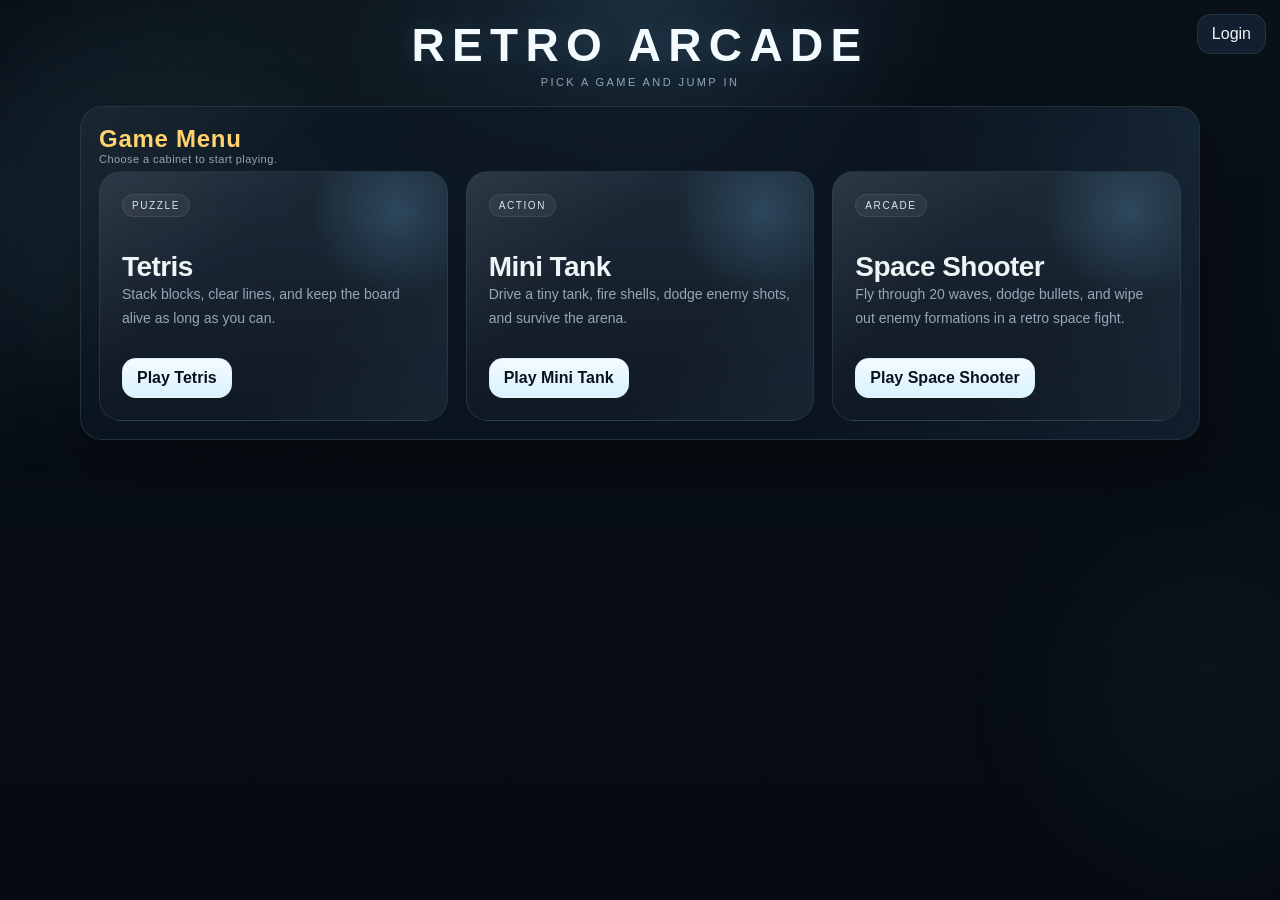
==== index.html @ d7071c7b "update" ====
<!DOCTYPE html>
<html lang="en">
<head>
  <meta charset="UTF-8" />
  <meta name="viewport" content="width=device-width, initial-scale=1.0" />
  <title>Ps Games | Retro Arcade</title>
  <meta name="description" content="Play Tetris, Mini Tank, and Space Shooter in ArmaPS Games, a fast retro arcade you can open on desktop or phone." />
  <meta name="theme-color" content="#07111a" />
  <meta name="robots" content="index,follow" />
  <meta property="og:title" content="ArmaPS Games | Retro Arcade" />
  <meta property="og:description" content="Play Tetris, Mini Tank, and Space Shooter right in your browser." />
  <meta property="og:type" content="website" />
  <meta property="og:url" content="https://armapsgames.online/" />
  <meta property="og:image" content="https://armapsgames.online/favicon.svg" />
  <meta name="twitter:card" content="summary" />
  <meta name="twitter:title" content="ArmaPS Games | Retro Arcade" />
  <meta name="twitter:description" content="Play Tetris, Mini Tank, and Space Shooter right in your browser." />
  <link rel="canonical" href="https://armapsgames.online/" />
  <link rel="icon" href="/favicon.svg" type="image/svg+xml" />
  <style>
    *, *::before, *::after { box-sizing: border-box; margin: 0; padding: 0; }

    :root {
      --bg: #07111a;
      --bg-soft: #0d1824;
      --panel: rgba(13, 24, 36, 0.72);
      --panel-soft: rgba(23, 37, 53, 0.78);
      --line: rgba(151, 194, 220, 0.16);
      --line-strong: rgba(151, 194, 220, 0.26);
      --text: #eef5f7;
      --muted: #93a8b7;
      --mint: #79f0c8;
      --sand: #ffd36d;
      --danger: #ff7366;
      --sky: #7bc7ff;
      --violet: #9ea8ff;
      --shadow: 0 24px 60px rgba(0, 0, 0, 0.34);
      --tetris-board-width: clamp(180px, calc(100vh - 420px), 240px);
      --tetris-side-width: clamp(190px, 18vw, 260px);
      --tetris-live-board-width: var(--tetris-board-width);
      --tank-live-board-width: min(920px, 100%);
    }

    body {
      min-height: 100vh;
      padding: 24px 16px 40px;
      background:
        radial-gradient(circle at top, rgba(123, 199, 255, 0.16), transparent 28%),
        radial-gradient(circle at 20% 20%, rgba(121, 240, 200, 0.08), transparent 24%),
        linear-gradient(180deg, #091018 0%, #060b11 100%);
      color: var(--text);
      font-family: "Segoe UI", "Trebuchet MS", sans-serif;
      display: flex;
      flex-direction: column;
      align-items: center;
      overflow-x: hidden;
      position: relative;
    }

    body::before,
    body::after {
      content: "";
      position: fixed;
      inset: auto;
      width: 320px;
      height: 320px;
      border-radius: 50%;
      filter: blur(70px);
      opacity: 0.22;
      pointer-events: none;
      z-index: 0;
      animation: drift 12s ease-in-out infinite;
    }

    body::before {
      top: 60px;
      left: -70px;
      background: rgba(123, 199, 255, 0.34);
    }

    body::after {
      right: -90px;
      bottom: 40px;
      background: rgba(121, 240, 200, 0.18);
      animation-delay: -5s;
    }

    .title {
      font-size: clamp(36px, 7vw, 56px);
      letter-spacing: 0.16em;
      color: #f3fbff;
      margin-bottom: 8px;
      text-align: center;
      text-shadow: 0 0 24px rgba(123, 199, 255, 0.16);
      position: relative;
      z-index: 1;
    }

    .subtitle {
      color: var(--muted);
      font-size: 12px;
      letter-spacing: 0.22em;
      text-transform: uppercase;
      margin-bottom: 28px;
      text-align: center;
      position: relative;
      z-index: 1;
    }

    #shell {
      width: min(1120px, 100%);
      position: relative;
      z-index: 1;
    }

    .panel {
      background: var(--panel);
      border: 1px solid var(--line);
      border-radius: 22px;
      box-shadow: var(--shadow);
      backdrop-filter: blur(16px);
    }

    body.space-mode {
      background:
        radial-gradient(circle at 50% 0%, rgba(126, 248, 255, 0.10), transparent 28%),
        linear-gradient(180deg, #050712 0%, #08081a 52%, #050712 100%);
    }

    body.space-mode::before,
    body.space-mode::after {
      display: none;
    }

    body.space-mode .title {
      color: #7ef8ff;
      text-shadow: 0 0 18px rgba(126, 248, 255, 0.22);
    }

    body.space-mode .subtitle,
    body.space-mode #space-screen .hint {
      color: rgba(126, 248, 255, 0.58);
    }

    body.space-mode #main-panel {
      background: transparent;
      border-color: rgba(126, 248, 255, 0.18);
      box-shadow: 0 0 0 1px rgba(126, 248, 255, 0.05), 0 22px 80px rgba(0, 0, 0, 0.32);
      backdrop-filter: none;
    }

    body.space-mode #main-panel::before {
      opacity: 0;
    }

    body.space-mode #space-screen .screen-title {
      color: #ffe96b;
      font-family: "Courier New", monospace;
      text-shadow: 0 0 10px rgba(255, 233, 107, 0.24);
    }

    body.space-mode .space-wrap {
      width: min(1040px, 96%);
      border-color: rgba(126, 248, 255, 0.24);
      background: #0a0a1a;
      box-shadow:
        0 0 0 1px rgba(126, 248, 255, 0.08),
        0 20px 60px rgba(0, 0, 0, 0.34),
        inset 0 0 28px rgba(126, 248, 255, 0.04);
    }

    #main-panel {
      padding: 22px;
      display: flex;
      flex-direction: column;
      align-items: center;
      gap: 14px;
      position: relative;
      overflow: hidden;
    }

    #main-panel::before {
      content: "";
      position: absolute;
      inset: 0;
      background:
        linear-gradient(135deg, rgba(255, 255, 255, 0.06), transparent 18%, transparent 70%, rgba(123, 199, 255, 0.06)),
        radial-gradient(circle at top right, rgba(123, 199, 255, 0.08), transparent 26%);
      pointer-events: none;
    }

    #menu-screen,
    #tetris-screen,
    #tank-screen,
    #fps-screen,
    #space-screen {
      width: 100%;
      position: relative;
      z-index: 1;
    }

    #tetris-screen,
    #tank-screen,
    #fps-screen,
    #space-screen {
      min-height: 620px;
    }

    .hidden { display: none !important; }

    .admin-panel {
      position: fixed;
      top: 14px;
      right: 14px;
      z-index: 20;
      width: min(320px, calc(100vw - 28px));
      padding: 14px;
      display: none;
      gap: 10px;
      border: 1px solid rgba(121, 240, 200, 0.34);
      border-radius: 18px;
      background: rgba(5, 12, 18, 0.92);
      box-shadow: 0 22px 70px rgba(0, 0, 0, 0.46);
      backdrop-filter: blur(18px);
    }

    .admin-panel.open {
      display: grid;
    }

    .admin-launch {
      position: fixed;
      top: 14px;
      right: 14px;
      z-index: 19;
    }

    .profile-pop {
      position: fixed;
      top: 64px;
      right: 14px;
      z-index: 21;
      display: none;
      align-items: center;
      gap: 12px;
      min-width: 220px;
      padding: 12px 14px;
      border: 1px solid rgba(151, 194, 220, 0.22);
      border-radius: 16px;
      background: rgba(8, 16, 24, 0.96);
      box-shadow: 0 20px 46px rgba(0, 0, 0, 0.38);
    }

    .profile-pop.open {
      display: flex;
    }

    .profile-avatar {
      width: 48px;
      height: 48px;
      border-radius: 50%;
      object-fit: cover;
      border: 2px solid rgba(121, 240, 200, 0.42);
      background:
        radial-gradient(circle at top, rgba(123, 199, 255, 0.26), transparent 60%),
        linear-gradient(180deg, rgba(6, 16, 24, 0.96), rgba(4, 10, 16, 0.96));
      box-shadow:
        0 0 0 4px rgba(121, 240, 200, 0.08),
        0 10px 26px rgba(0, 0, 0, 0.34);
      flex: 0 0 auto;
    }

    .profile-meta {
      display: grid;
      gap: 8px;
    }

    .profile-text {
      color: var(--text);
      font-size: 14px;
      font-weight: 700;
      line-height: 1.35;
      word-break: break-word;
    }

    .profile-logout {
      justify-self: start;
      min-height: 32px;
      padding: 7px 12px;
      border-radius: 10px;
      font-size: 12px;
    }

    .admin-backdrop {
      position: fixed;
      inset: 0;
      display: none;
      background: rgba(4, 9, 14, 0.72);
      backdrop-filter: blur(8px);
      z-index: 31;
    }

    .admin-backdrop.open {
      display: block;
    }

    .owner-panel {
      position: fixed;
      top: 50%;
      left: 50%;
      transform: translate(-50%, -50%);
      z-index: 33;
      display: none;
      width: min(360px, calc(100vw - 28px));
      padding: 20px;
      border: 1px solid rgba(151, 194, 220, 0.22);
      border-radius: 18px;
      background: rgba(8, 16, 24, 0.96);
      box-shadow: 0 28px 70px rgba(0, 0, 0, 0.44);
      gap: 12px;
    }

    .owner-panel.open {
      display: grid;
    }

    .owner-title {
      color: var(--text);
      font-size: 26px;
      font-weight: 900;
      text-align: center;
      letter-spacing: 0.08em;
      text-transform: uppercase;
    }

    .owner-actions {
      display: grid;
      gap: 10px;
    }

    .login-modal {
      position: fixed;
      inset: 0;
      display: none;
      align-items: center;
      justify-content: center;
      background: rgba(4, 9, 14, 0.72);
      backdrop-filter: blur(8px);
      z-index: 30;
    }

    .login-modal.open {
      display: flex;
    }

    .login-card {
      width: min(360px, calc(100vw - 28px));
      padding: 22px 20px;
      border: 1px solid rgba(151, 194, 220, 0.24);
      border-radius: 18px;
      background: rgba(8, 16, 24, 0.96);
      box-shadow: 0 26px 70px rgba(0, 0, 0, 0.42);
      display: grid;
      gap: 12px;
    }

    .login-title {
      color: var(--text);
      font-size: 28px;
      font-weight: 900;
      text-align: center;
      letter-spacing: 0.08em;
      text-transform: uppercase;
    }

    .login-label {
      color: var(--muted);
      font-size: 12px;
      letter-spacing: 0.08em;
      text-transform: uppercase;
    }

    .login-input {
      width: 100%;
      padding: 12px 14px;
      border-radius: 12px;
      border: 1px solid rgba(151, 194, 220, 0.18);
      background: rgba(5, 10, 15, 0.88);
      color: var(--text);
      font: inherit;
      outline: none;
    }

    .login-input:focus {
      border-color: rgba(121, 240, 200, 0.52);
      box-shadow: 0 0 0 3px rgba(121, 240, 200, 0.14);
    }

    .login-error {
      min-height: 18px;
      color: #ff8d98;
      font-size: 12px;
      text-align: center;
    }

    .login-actions {
      display: flex;
      gap: 10px;
      justify-content: center;
    }

    .success-copy {
      color: var(--text);
      font-size: 18px;
      text-align: center;
      padding: 10px 0 4px;
    }

    .deploy-banner {
      position: fixed;
      left: 50%;
      bottom: 18px;
      transform: translateX(-50%);
      z-index: 30;
      display: none;
      align-items: center;
      gap: 12px;
      padding: 12px 16px;
      border: 1px solid rgba(121, 240, 200, 0.34);
      border-radius: 14px;
      background: rgba(5, 12, 18, 0.94);
      box-shadow: 0 18px 50px rgba(0, 0, 0, 0.36);
      backdrop-filter: blur(18px);
    }

    .deploy-banner.show {
      display: flex;
    }

    .deploy-text {
      color: var(--text);
      font-size: 13px;
      letter-spacing: 0.04em;
      white-space: nowrap;
    }

    .deploy-meta {
      color: var(--muted);
      font-size: 11px;
      letter-spacing: 0.08em;
      text-transform: uppercase;
    }

    @media (min-width: 841px) and (pointer: fine) {
      .deploy-banner {
        padding: 14px 18px;
        border-radius: 16px;
      }

      .deploy-text {
        font-size: 15px;
      }

      .deploy-meta {
        font-size: 12px;
      }
    }

    .admin-title {
      display: flex;
      justify-content: space-between;
      align-items: center;
      gap: 10px;
      color: var(--mint);
      font-size: 13px;
      font-weight: 900;
      letter-spacing: 0.12em;
      text-transform: uppercase;
    }

    .admin-close {
      min-height: 30px;
      padding: 6px 10px;
      border-radius: 10px;
      font-size: 12px;
    }

    .admin-section {
      display: grid;
      gap: 8px;
      padding-top: 10px;
      border-top: 1px solid rgba(151, 194, 220, 0.16);
    }

    .admin-section-title {
      color: var(--muted);
      font-size: 11px;
      letter-spacing: 0.16em;
      text-transform: uppercase;
    }

    .admin-grid {
      display: grid;
      grid-template-columns: repeat(2, minmax(0, 1fr));
      gap: 8px;
    }

    .admin-panel button.active {
      border-color: rgba(121, 240, 200, 0.8);
      background: rgba(121, 240, 200, 0.18);
      color: #dffdf4;
    }

    .game-cheat-btn {
      position: absolute;
      left: 18px;
      bottom: 18px;
      z-index: 9;
      padding: 6px 10px;
      border-radius: 10px;
      border: 1px solid rgba(255, 230, 0, 0.5);
      background: rgba(24, 22, 0, 0.82);
      color: rgba(255, 230, 0, 0.88);
      font-size: 12px;
      font-weight: 800;
      letter-spacing: 0.06em;
    }

    .game-cheat-btn.hidden {
      display: none !important;
    }

    .menu-grid {
      position: relative;
      display: grid;
      grid-template-columns: repeat(auto-fit, minmax(260px, 1fr));
      gap: 18px;
      width: 100%;
      margin-top: 6px;
    }

    .menu-grid::before {
      content: "";
      position: absolute;
      inset: 18px auto auto 18px;
      width: 180px;
      height: 180px;
      border-radius: 50%;
      background: radial-gradient(circle, rgba(158, 168, 255, 0.16), transparent 70%);
      filter: blur(10px);
      pointer-events: none;
    }

    .game-card {
      position: relative;
      overflow: hidden;
      background:
        linear-gradient(180deg, rgba(255, 255, 255, 0.045), rgba(255, 255, 255, 0.02)),
        linear-gradient(180deg, rgba(20, 34, 48, 0.9), rgba(11, 21, 31, 0.96));
      border: 1px solid rgba(151, 194, 220, 0.14);
      border-radius: 22px;
      padding: 22px;
      min-height: 250px;
      display: flex;
      flex-direction: column;
      justify-content: space-between;
      gap: 16px;
      transition: transform 0.24s ease, border-color 0.24s ease, box-shadow 0.24s ease;
    }

    .game-card::before {
      content: "";
      position: absolute;
      inset: 0;
      background: linear-gradient(135deg, rgba(255, 255, 255, 0.08), transparent 35%, transparent 65%, rgba(123, 199, 255, 0.08));
      opacity: 0.9;
      pointer-events: none;
    }

    .game-card::after {
      content: "";
      position: absolute;
      width: 180px;
      height: 180px;
      right: -40px;
      top: -50px;
      border-radius: 50%;
      background: radial-gradient(circle, rgba(123, 199, 255, 0.2), transparent 68%);
      pointer-events: none;
      transition: transform 0.3s ease;
    }

    .game-card .shine {
      position: absolute;
      inset: 0;
      background: linear-gradient(115deg, transparent 20%, rgba(255, 255, 255, 0.12) 50%, transparent 80%);
      transform: translateX(-120%);
      opacity: 0;
      pointer-events: none;
    }

    .game-card:hover {
      transform: translateY(-4px);
      border-color: var(--line-strong);
      box-shadow: 0 28px 54px rgba(0, 0, 0, 0.32);
    }

    .game-card:hover::after {
      transform: scale(1.08);
    }

    .game-card:hover .shine {
      transform: translateX(120%);
      opacity: 1;
      transition: transform 0.8s ease, opacity 0.3s ease;
    }

    .card-top,
    .card-bottom {
      position: relative;
      z-index: 1;
    }

    .card-top {
      display: flex;
      justify-content: flex-start;
      align-items: flex-start;
      gap: 12px;
    }

    .game-card h2 {
      color: var(--text);
      font-size: 28px;
      letter-spacing: -0.02em;
      margin-top: 6px;
    }

    .game-card p {
      color: var(--muted);
      line-height: 1.7;
      font-size: 14px;
    }

    .badge {
      display: inline-block;
      padding: 5px 9px;
      border-radius: 999px;
      border: 1px solid rgba(255, 255, 255, 0.08);
      color: #dbe7ef;
      background: rgba(255, 255, 255, 0.05);
      font-size: 10px;
      letter-spacing: 0.16em;
      text-transform: uppercase;
    }

    .cta-row,
    .top-row {
      display: flex;
      flex-wrap: wrap;
      gap: 10px;
      width: 100%;
    }

    button {
      border: 1px solid rgba(151, 194, 220, 0.1);
      border-radius: 14px;
      background: var(--panel-soft);
      color: var(--text);
      padding: 12px 16px;
      cursor: pointer;
      font: inherit;
      transition: transform 0.2s ease, border-color 0.2s ease, background 0.2s ease, box-shadow 0.2s ease;
    }

    button:hover {
      transform: translateY(-2px);
      border-color: var(--mint);
      box-shadow: 0 10px 28px rgba(0, 0, 0, 0.18);
    }

    .primary {
      background: linear-gradient(180deg, #f4fbff, #d9f3ff);
      color: #09131b;
      font-weight: 700;
    }

    .secondary {
      border-color: rgba(151, 194, 220, 0.12);
    }

    .fullscreen-btn {
      min-width: 132px;
    }

    .screen-head {
      width: 100%;
      display: flex;
      flex-wrap: wrap;
      justify-content: space-between;
      gap: 10px;
      align-items: center;
      margin-bottom: 8px;
    }

    .screen-title {
      font-size: 24px;
      letter-spacing: 0.03em;
      font-weight: 700;
      color: var(--sand);
      font-family: "Segoe UI", "Trebuchet MS", sans-serif;
    }

    .hint {
      color: var(--muted);
      font-size: 12px;
      letter-spacing: 0.04em;
    }

    .hud {
      width: 100%;
      display: grid;
      grid-template-columns: repeat(auto-fit, minmax(120px, 1fr));
      gap: 10px;
    }

    .hud-box {
      background: rgba(8, 16, 24, 0.65);
      border: 1px solid var(--line);
      border-radius: 10px;
      padding: 10px 12px;
    }

    .hud-label {
      color: var(--muted);
      font-size: 11px;
      text-transform: uppercase;
      letter-spacing: 0.12em;
      margin-bottom: 4px;
    }

    .hud-value {
      color: var(--text);
      font-size: 26px;
      font-weight: 700;
    }

    #tetris-layout {
      width: 100%;
      display: grid;
      grid-template-columns: minmax(0, 1fr) var(--tetris-side-width);
      gap: 18px;
      align-items: center;
      margin-top: 12px;
    }

    #tetris-left {
      display: flex;
      flex-direction: column;
      align-items: center;
      gap: 12px;
    }

    #board,
    #tank-board {
      display: block;
      border-radius: 10px;
      border: 1px solid var(--line);
      background: #060c13;
      box-shadow: inset 0 0 0 1px rgba(255, 255, 255, 0.03);
      max-width: 100%;
      height: auto;
      touch-action: none;
    }

    #board {
      width: var(--tetris-live-board-width);
    }

    #msg,
    #tank-msg {
      min-height: 18px;
      color: var(--mint);
      font-size: 12px;
      letter-spacing: 0.06em;
      text-align: center;
    }

    #tetris-side {
      display: flex;
      flex-direction: column;
      gap: 10px;
      width: 100%;
      max-width: var(--tetris-side-width);
    }

    .next-panel {
      display: flex;
      flex-direction: column;
      align-items: center;
      gap: 10px;
    }

    #next-canvas {
      display: block;
      margin: 6px auto 0;
    }

    .mini-panel {
      background: rgba(8, 16, 24, 0.56);
      border: 1px solid var(--line);
      border-radius: 10px;
      padding: 12px;
    }

    .controls-panel {
      display: flex;
      flex-direction: column;
      gap: 12px;
    }

    .control-list {
      display: flex;
      flex-direction: column;
      gap: 10px;
    }

    .control-row {
      display: flex;
      align-items: center;
      justify-content: space-between;
      gap: 12px;
    }

    .control-action {
      color: var(--text);
      font-size: 13px;
      font-weight: 600;
      letter-spacing: 0.01em;
    }

    .key-badges {
      display: flex;
      flex-wrap: wrap;
      justify-content: flex-end;
      gap: 6px;
    }

    .key-chip {
      min-width: 34px;
      padding: 6px 8px;
      border-radius: 10px;
      border: 1px solid rgba(151, 194, 220, 0.18);
      background: linear-gradient(180deg, rgba(255, 255, 255, 0.08), rgba(255, 255, 255, 0.03));
      color: #eef5f7;
      text-align: center;
      font-size: 11px;
      font-weight: 700;
      letter-spacing: 0.08em;
      text-transform: uppercase;
      box-shadow: inset 0 1px 0 rgba(255, 255, 255, 0.05);
    }

    .tank-wrap {
      width: 100%;
      display: flex;
      flex-direction: column;
      align-items: center;
      gap: 12px;
      margin-top: 22px;
    }

    .difficulty-row {
      width: 100%;
      display: flex;
      flex-wrap: wrap;
      gap: 10px;
      align-items: center;
      margin-top: 10px;
      margin-bottom: 22px;
    }

    .difficulty-label {
      color: var(--muted);
      font-size: 12px;
      letter-spacing: 0.12em;
      text-transform: uppercase;
    }

    .difficulty-btn {
      padding: 9px 14px;
      border-radius: 999px;
      background: rgba(255, 255, 255, 0.04);
    }

    .difficulty-btn.active {
      background: linear-gradient(180deg, rgba(121, 240, 200, 0.22), rgba(123, 199, 255, 0.18));
      border-color: rgba(121, 240, 200, 0.4);
      color: #f4fcff;
      box-shadow: 0 0 0 1px rgba(121, 240, 200, 0.08), 0 12px 28px rgba(0, 0, 0, 0.2);
    }

    #tank-board {
      background:
        radial-gradient(circle at center, rgba(123, 199, 255, 0.08), transparent 55%),
        linear-gradient(180deg, #061019, #08131d);
      cursor: crosshair;
      width: var(--tank-live-board-width);
      max-width: 920px;
      aspect-ratio: 920 / 560;
    }

    .fps-wrap {
      position: relative;
      width: 100%;
      margin-top: 18px;
      border-radius: 12px;
      border: 1px solid var(--line);
      overflow: hidden;
      background: #05090d;
      aspect-ratio: 16 / 9;
      min-height: 420px;
    }

    #fps-board {
      display: block;
      width: 100%;
      height: 100%;
      cursor: crosshair;
    }

    .crosshair {
      position: absolute;
      left: 50%;
      top: 50%;
      width: 22px;
      height: 22px;
      transform: translate(-50%, -50%);
      pointer-events: none;
    }

    .crosshair::before,
    .crosshair::after {
      content: "";
      position: absolute;
      background: rgba(238, 245, 247, 0.9);
      box-shadow: 0 0 12px rgba(121, 240, 200, 0.35);
    }

    .crosshair::before {
      left: 10px;
      top: 2px;
      width: 2px;
      height: 18px;
    }

    .crosshair::after {
      left: 2px;
      top: 10px;
      width: 18px;
      height: 2px;
    }

    .fps-help {
      position: absolute;
      left: 16px;
      bottom: 14px;
      padding: 8px 10px;
      border: 1px solid rgba(151, 194, 220, 0.18);
      border-radius: 10px;
      background: rgba(5, 10, 15, 0.72);
      color: var(--muted);
      font-size: 12px;
      letter-spacing: 0.04em;
      pointer-events: none;
    }

    .gunshop {
      position: absolute;
      right: 16px;
      top: 16px;
      width: min(360px, calc(100% - 32px));
      padding: 14px;
      border: 1px solid rgba(151, 194, 220, 0.22);
      border-radius: 12px;
      background: rgba(5, 10, 15, 0.88);
      box-shadow: 0 20px 42px rgba(0, 0, 0, 0.35);
      backdrop-filter: blur(12px);
      z-index: 2;
    }

    .space-wrap {
      position: relative;
      width: min(920px, 92%);
      aspect-ratio: 680 / 480;
      margin-left: auto;
      margin-right: auto;
      margin-top: 18px;
      border-radius: 16px;
      border: 1px solid var(--line);
      overflow: hidden;
      background: #0a0a1a;
      line-height: 0;
    }

    .space-overlay-controls {
      position: absolute;
      inset: 0;
      z-index: 8;
      pointer-events: none;
      background: transparent;
      box-shadow: none;
      border: 0;
    }

    .space-overlay-group {
      display: flex;
      gap: 10px;
      pointer-events: auto;
    }

    .space-overlay-group.top-left {
      position: absolute;
      top: 12px;
      left: 12px;
      gap: 8px;
    }

    .space-overlay-btn {
      position: relative;
      z-index: 5;
      width: 48px;
      height: 48px;
      border: 1px solid rgba(123, 199, 255, 0.34);
      border-radius: 10px;
      background: rgba(5, 12, 18, 0.82);
      cursor: pointer;
      box-shadow: 0 8px 18px rgba(0, 0, 0, 0.26);
    }

    .space-overlay-btn::before,
    .space-overlay-btn::after {
      content: "";
      position: absolute;
      width: 12px;
      height: 12px;
    }

    .space-overlay-btn::before {
      top: 8px;
      left: 8px;
      border-top: 3px solid #7ef8ff;
      border-left: 3px solid #7ef8ff;
    }

    .space-overlay-btn::after {
      right: 8px;
      bottom: 8px;
      border-right: 3px solid #7ef8ff;
      border-bottom: 3px solid #7ef8ff;
    }

    .space-overlay-btn:hover {
      border-color: rgba(123, 199, 255, 0.62);
      background: rgba(10, 20, 32, 0.92);
    }

    .space-overlay-btn.menu-btn,
    .space-overlay-btn.reload-btn {
      position: relative;
    }

    .space-corner-fullscreen {
      position: absolute;
      right: 18px;
      bottom: 18px;
      z-index: 9;
    }

    .space-overlay-btn.fullscreen-btn-mini.space-corner-fullscreen {
      position: absolute;
    }

    .space-overlay-btn.menu-btn::before,
    .space-overlay-btn.menu-btn::after {
      content: "";
      position: absolute;
      left: 10px;
      width: 26px;
      height: 4px;
      border-radius: 999px;
      background: #7ef8ff;
      box-shadow: 0 9px 0 #7ef8ff, 0 18px 0 #7ef8ff;
      top: 10px;
    }

    .space-overlay-btn.menu-btn::after {
      display: none;
    }

    .space-overlay-btn.reload-btn::before,
    .space-overlay-btn.reload-btn::after,
    .space-overlay-btn.menu-btn::before,
    .space-overlay-btn.menu-btn::after {
      border: 0;
    }

    .space-overlay-btn.reload-btn::before {
      content: "";
      position: absolute;
      left: 10px;
      top: 10px;
      width: 18px;
      height: 18px;
      border: 5px solid #7ef8ff;
      border-right-color: transparent;
      border-radius: 50%;
      transform: rotate(25deg);
    }

    .space-overlay-btn.reload-btn::after {
      content: "";
      position: absolute;
      right: 8px;
      top: 8px;
      width: 0;
      height: 0;
      border-top: 8px solid transparent;
      border-bottom: 8px solid transparent;
      border-left: 11px solid #7ef8ff;
      transform: rotate(18deg);
    }

    .space-overlay-btn.fullscreen-btn-mini::before {
      top: 8px;
      left: 8px;
      border-top: 3px solid #7ef8ff;
      border-left: 3px solid #7ef8ff;
    }

    .space-overlay-btn.fullscreen-btn-mini::after {
      right: 8px;
      bottom: 8px;
      border-right: 3px solid #7ef8ff;
      border-bottom: 3px solid #7ef8ff;
    }

    #space-screen:fullscreen .space-wrap,
    #space-screen:-webkit-full-screen .space-wrap {
      width: min(1400px, 100%);
      aspect-ratio: auto;
    }

    #space-screen:fullscreen .space-overlay-btn,
    #space-screen:-webkit-full-screen .space-overlay-btn {
      width: 60px;
      height: 60px;
      border-radius: 12px;
    }

    #space-screen:fullscreen .space-overlay-btn::before,
    #space-screen:fullscreen .space-overlay-btn::after,
    #space-screen:-webkit-full-screen .space-overlay-btn::before,
    #space-screen:-webkit-full-screen .space-overlay-btn::after {
      width: 15px;
      height: 15px;
    }

    #space-screen:fullscreen .space-overlay-btn.menu-btn::before,
    #space-screen:-webkit-full-screen .space-overlay-btn.menu-btn::before {
      left: 13px;
      width: 32px;
      height: 5px;
      box-shadow: 0 11px 0 #7ef8ff, 0 22px 0 #7ef8ff;
      top: 12px;
    }

    #space-screen:fullscreen .space-overlay-btn.reload-btn::before,
    #space-screen:-webkit-full-screen .space-overlay-btn.reload-btn::before {
      left: 13px;
      top: 13px;
      width: 22px;
      height: 22px;
      border-width: 6px;
    }

    #space-screen:fullscreen .space-overlay-btn.reload-btn::after,
    #space-screen:-webkit-full-screen .space-overlay-btn.reload-btn::after {
      right: 10px;
      top: 11px;
      border-top-width: 10px;
      border-bottom-width: 10px;
      border-left-width: 13px;
    }

    #space-screen:fullscreen .space-corner-fullscreen,
    #space-screen:-webkit-full-screen .space-corner-fullscreen {
      right: 24px;
      bottom: 24px;
    }

    @media (max-width: 840px), (pointer: coarse) {
      .space-wrap {
        width: 100%;
        aspect-ratio: 9 / 16;
        margin-top: 12px;
      }

      .space-overlay-group.top-left {
        top: 12px;
        left: 12px;
        gap: 6px;
      }

      .space-corner-fullscreen {
        right: 12px;
        bottom: 12px;
      }

      .space-overlay-btn.menu-btn,
      .space-overlay-btn.reload-btn,
      .space-overlay-btn.fullscreen-btn-mini {
        width: 38px;
        height: 38px;
      }

      .space-overlay-btn.menu-btn::before {
        left: 9px;
        width: 20px;
        height: 3px;
        top: 9px;
        box-shadow: 0 7px 0 #7ef8ff, 0 14px 0 #7ef8ff;
      }

      .space-overlay-btn.reload-btn::before {
        left: 9px;
        top: 9px;
        width: 14px;
        height: 14px;
        border-width: 4px;
      }

      .space-overlay-btn.reload-btn::after {
        right: 7px;
        top: 7px;
        border-top-width: 6px;
        border-bottom-width: 6px;
        border-left-width: 9px;
      }

      #space-screen:fullscreen .space-overlay-btn.menu-btn,
      #space-screen:fullscreen .space-overlay-btn.reload-btn,
      #space-screen:-webkit-full-screen .space-overlay-btn.menu-btn,
      #space-screen:-webkit-full-screen .space-overlay-btn.reload-btn {
        width: 34px;
        height: 34px;
      }

      #space-screen:fullscreen .space-overlay-btn.menu-btn::before,
      #space-screen:-webkit-full-screen .space-overlay-btn.menu-btn::before {
        left: 8px;
        width: 18px;
        height: 3px;
        top: 8px;
        box-shadow: 0 6px 0 #7ef8ff, 0 12px 0 #7ef8ff;
      }

      #space-screen:fullscreen .space-overlay-btn.reload-btn::before,
      #space-screen:-webkit-full-screen .space-overlay-btn.reload-btn::before {
        left: 8px;
        top: 8px;
        width: 13px;
        height: 13px;
        border-width: 4px;
      }

      #space-screen:fullscreen .space-overlay-btn.reload-btn::after,
      #space-screen:-webkit-full-screen .space-overlay-btn.reload-btn::after {
        right: 6px;
        top: 6px;
        border-top-width: 5px;
        border-bottom-width: 5px;
        border-left-width: 8px;
      }
    }

    .space-frame {
      position: absolute;
      inset: 0;
      display: block;
      width: 100%;
      height: 100%;
      border: 0;
      background: #07111a;
      z-index: 1;
    }

    .gunshop-title {
      color: var(--sand);
      font-size: 15px;
      font-weight: 700;
      letter-spacing: 0.08em;
      text-transform: uppercase;
      margin-bottom: 10px;
    }

    .gun-options {
      display: grid;
      gap: 8px;
    }

    .gun-option {
      display: grid;
      grid-template-columns: 1fr auto;
      gap: 8px 12px;
      align-items: center;
      width: 100%;
      text-align: left;
      padding: 10px 12px;
      border-radius: 10px;
    }

    .gun-option.active {
      border-color: rgba(121, 240, 200, 0.48);
      background: rgba(121, 240, 200, 0.12);
    }

    .gun-name {
      color: var(--text);
      font-weight: 800;
      font-size: 15px;
    }

    .gun-stats {
      grid-column: 1 / -1;
      color: var(--muted);
      font-size: 12px;
      line-height: 1.5;
    }

    .gun-key {
      color: var(--mint);
      font-size: 12px;
      font-weight: 800;
      letter-spacing: 0.08em;
    }

    .mobile-controls {
      display: none;
      width: 100%;
      gap: 12px;
      margin-top: 6px;
      user-select: none;
      -webkit-user-select: none;
    }

    .mobile-pad,
    .mobile-actions {
      flex: 1;
      min-width: 0;
      background: rgba(8, 16, 24, 0.56);
      border: 1px solid var(--line);
      border-radius: 18px;
      padding: 12px;
    }

    .mobile-label {
      color: var(--muted);
      font-size: 11px;
      text-transform: uppercase;
      letter-spacing: 0.12em;
      margin-bottom: 10px;
      text-align: center;
    }

    .mobile-grid {
      display: grid;
      gap: 10px;
      justify-items: center;
    }

    .mobile-grid.tetris-grid {
      grid-template-columns: repeat(3, minmax(0, 1fr));
    }

    .mobile-grid.tank-grid {
      grid-template-columns: repeat(3, minmax(0, 1fr));
    }

    .mobile-grid.action-grid {
      grid-template-columns: repeat(2, minmax(0, 1fr));
    }

    .touch-spacer {
      width: 100%;
      height: 1px;
    }

    .mobile-btn {
      width: 100%;
      min-height: 56px;
      border-radius: 16px;
      background: rgba(255, 255, 255, 0.05);
      border: 1px solid rgba(151, 194, 220, 0.14);
      color: var(--text);
      font-size: 18px;
      font-weight: 700;
      touch-action: manipulation;
    }

    .mobile-btn:active,
    .mobile-btn.pressed {
      transform: translateY(1px) scale(0.985);
      background: rgba(121, 240, 200, 0.12);
      border-color: rgba(121, 240, 200, 0.34);
    }

    .mobile-btn.wide {
      grid-column: span 2;
    }

    .tetris-mobile-layout {
      display: grid;
      grid-template-columns: minmax(0, 1.2fr) minmax(0, 0.9fr);
      gap: 12px;
      width: 100%;
    }

    .tetris-move-grid {
      display: grid;
      grid-template-columns: repeat(3, minmax(0, 1fr));
      gap: 10px;
      align-items: stretch;
    }

    .tetris-action-grid {
      display: grid;
      grid-template-rows: repeat(2, minmax(0, 1fr));
      gap: 10px;
      height: 100%;
    }

    .tetris-btn-move,
    .tetris-btn-drop,
    .tetris-btn-rotate {
      min-height: 72px;
      font-size: 17px;
    }

    .tetris-btn-drop {
      background: linear-gradient(180deg, rgba(255, 143, 82, 0.18), rgba(255, 255, 255, 0.04));
      border-color: rgba(255, 143, 82, 0.24);
    }

    .tetris-btn-rotate {
      background: linear-gradient(180deg, rgba(123, 199, 255, 0.18), rgba(255, 255, 255, 0.04));
      border-color: rgba(123, 199, 255, 0.28);
    }

    .aim-pad {
      position: relative;
      min-height: 170px;
      border-radius: 18px;
      border: 1px dashed rgba(123, 199, 255, 0.34);
      background:
        radial-gradient(circle at center, rgba(123, 199, 255, 0.14), transparent 55%),
        rgba(255, 255, 255, 0.03);
      touch-action: none;
      overflow: hidden;
    }

    .aim-dot {
      position: absolute;
      width: 18px;
      height: 18px;
      border-radius: 50%;
      background: var(--mint);
      box-shadow: 0 0 0 4px rgba(121, 240, 200, 0.18);
      left: 50%;
      top: 50%;
      transform: translate(-50%, -50%);
      pointer-events: none;
    }

    .mobile-copy {
      color: var(--muted);
      font-size: 12px;
      text-align: center;
      line-height: 1.5;
    }

    #tetris-screen:fullscreen,
    #tank-screen:fullscreen,
    #fps-screen:fullscreen,
    #space-screen:fullscreen,
    #tetris-screen:-webkit-full-screen,
    #tank-screen:-webkit-full-screen,
    #fps-screen:-webkit-full-screen,
    #space-screen:-webkit-full-screen {
      background:
        radial-gradient(circle at top, rgba(123, 199, 255, 0.16), transparent 28%),
        radial-gradient(circle at 20% 20%, rgba(121, 240, 200, 0.08), transparent 24%),
        linear-gradient(180deg, #091018 0%, #060b11 100%);
      width: 100%;
      height: 100%;
      padding: 14px 18px 20px;
      display: flex;
      flex-direction: column;
      gap: 10px;
      align-items: stretch;
      justify-content: flex-start;
      overflow: hidden;
      box-sizing: border-box;
    }

    #tetris-screen:fullscreen .screen-head,
    #tank-screen:fullscreen .screen-head,
    #fps-screen:fullscreen .screen-head,
    #space-screen:fullscreen .screen-head,
    #tetris-screen:-webkit-full-screen .screen-head,
    #tank-screen:-webkit-full-screen .screen-head,
    #fps-screen:-webkit-full-screen .screen-head,
    #space-screen:-webkit-full-screen .screen-head {
      gap: 14px;
      margin-bottom: 0;
      align-items: center;
      flex-wrap: nowrap;
    }

    #tetris-screen:fullscreen .screen-title,
    #tank-screen:fullscreen .screen-title,
    #fps-screen:fullscreen .screen-title,
    #space-screen:fullscreen .screen-title,
    #tetris-screen:-webkit-full-screen .screen-title,
    #tank-screen:-webkit-full-screen .screen-title,
    #fps-screen:-webkit-full-screen .screen-title,
    #space-screen:-webkit-full-screen .screen-title {
      font-size: 28px;
      line-height: 1;
    }

    #tetris-screen:fullscreen .hint,
    #tank-screen:fullscreen .hint,
    #fps-screen:fullscreen .hint,
    #space-screen:fullscreen .hint,
    #tetris-screen:-webkit-full-screen .hint,
    #tank-screen:-webkit-full-screen .hint,
    #fps-screen:-webkit-full-screen .hint,
    #space-screen:-webkit-full-screen .hint {
      display: none;
    }

    #tetris-screen:fullscreen .top-row,
    #tank-screen:fullscreen .top-row,
    #fps-screen:fullscreen .top-row,
    #space-screen:fullscreen .top-row,
    #tetris-screen:-webkit-full-screen .top-row,
    #tank-screen:-webkit-full-screen .top-row,
    #fps-screen:-webkit-full-screen .top-row,
    #space-screen:-webkit-full-screen .top-row {
      width: auto;
      flex-wrap: nowrap;
      justify-content: flex-end;
    }

    #tetris-screen:fullscreen .top-row button,
    #tank-screen:fullscreen .top-row button,
    #fps-screen:fullscreen .top-row button,
    #space-screen:fullscreen .top-row button,
    #tetris-screen:-webkit-full-screen .top-row button,
    #tank-screen:-webkit-full-screen .top-row button,
    #fps-screen:-webkit-full-screen .top-row button,
    #space-screen:-webkit-full-screen .top-row button {
      font-size: 13px;
      padding: 9px 13px;
      border-radius: 11px;
    }

    #tetris-screen:fullscreen .hud,
    #tank-screen:fullscreen .hud,
    #fps-screen:fullscreen .hud,
    #tetris-screen:-webkit-full-screen .hud,
    #tank-screen:-webkit-full-screen .hud,
    #fps-screen:-webkit-full-screen .hud {
      grid-template-columns: repeat(3, minmax(180px, 1fr));
      gap: 10px;
    }

    #tetris-screen:fullscreen .hud-box,
    #tank-screen:fullscreen .hud-box,
    #fps-screen:fullscreen .hud-box,
    #tetris-screen:-webkit-full-screen .hud-box,
    #tank-screen:-webkit-full-screen .hud-box,
    #fps-screen:-webkit-full-screen .hud-box {
      min-height: 52px;
      padding: 7px 12px;
    }

    #tetris-screen:fullscreen .hud-label,
    #tank-screen:fullscreen .hud-label,
    #fps-screen:fullscreen .hud-label,
    #tetris-screen:-webkit-full-screen .hud-label,
    #tank-screen:-webkit-full-screen .hud-label,
    #fps-screen:-webkit-full-screen .hud-label {
      font-size: 10px;
      margin-bottom: 0;
    }

    #tetris-screen:fullscreen .hud-value,
    #tank-screen:fullscreen .hud-value,
    #fps-screen:fullscreen .hud-value,
    #tetris-screen:-webkit-full-screen .hud-value,
    #tank-screen:-webkit-full-screen .hud-value,
    #fps-screen:-webkit-full-screen .hud-value {
      font-size: 24px;
      line-height: 1.05;
    }

    #tank-screen:fullscreen .difficulty-row,
    #tank-screen:-webkit-full-screen .difficulty-row {
      gap: 12px;
      margin-top: 0;
      margin-bottom: 4px;
    }

    #tank-screen:fullscreen .difficulty-label,
    #tank-screen:-webkit-full-screen .difficulty-label {
      font-size: 14px;
    }

    #tank-screen:fullscreen .difficulty-btn,
    #tank-screen:-webkit-full-screen .difficulty-btn {
      padding: 8px 13px;
      font-size: 13px;
    }

    #tank-screen:fullscreen .tank-wrap,
    #tank-screen:-webkit-full-screen .tank-wrap {
      flex: 1;
      justify-content: center;
      gap: 8px;
      margin-top: 18px;
      min-height: 0;
    }

    #tank-screen:fullscreen #tank-board,
    #tank-screen:-webkit-full-screen #tank-board {
      width: var(--tank-live-board-width);
      max-width: 1400px;
      max-height: calc(100vh - 170px);
      margin: 0 auto;
    }

    #tetris-screen:fullscreen #tetris-layout,
    #tetris-screen:-webkit-full-screen #tetris-layout {
      flex: 1;
      align-items: center;
      justify-content: center;
      grid-template-columns: minmax(340px, 1fr) minmax(240px, 300px);
      gap: 18px;
      margin-top: 0;
      min-height: 0;
    }

    #tetris-screen:fullscreen #tetris-left,
    #tetris-screen:-webkit-full-screen #tetris-left {
      width: 100%;
      justify-content: center;
      min-height: 0;
    }

    #tetris-screen:fullscreen #board,
    #tetris-screen:-webkit-full-screen #board {
      width: var(--tetris-live-board-width);
      min-width: 160px;
      max-width: 440px;
      max-height: calc(100vh - 150px);
    }

    #tetris-screen:fullscreen #tetris-side,
    #tetris-screen:-webkit-full-screen #tetris-side {
      width: 100%;
      max-width: 300px;
      align-self: center;
    }

    #tetris-screen:fullscreen #next-canvas,
    #tetris-screen:-webkit-full-screen #next-canvas {
      width: 140px;
      height: 140px;
    }

    #tetris-screen:fullscreen .mini-panel,
    #tank-screen:fullscreen .mini-panel,
    #tetris-screen:-webkit-full-screen .mini-panel,
    #tank-screen:-webkit-full-screen .mini-panel {
      padding: 14px;
    }

    #tetris-screen:fullscreen #msg,
    #tank-screen:fullscreen #tank-msg,
    #fps-screen:fullscreen #fps-msg,
    #tetris-screen:-webkit-full-screen #msg,
    #tank-screen:-webkit-full-screen #tank-msg,
    #fps-screen:-webkit-full-screen #fps-msg {
      font-size: 13px;
      min-height: 18px;
    }

    #fps-screen:fullscreen .fps-wrap,
    #fps-screen:-webkit-full-screen .fps-wrap,
    #space-screen:fullscreen .space-wrap,
    #space-screen:-webkit-full-screen .space-wrap {
      flex: 1;
      min-height: 0;
      margin-top: 0;
    }

    #space-screen:fullscreen .space-frame,
    #space-screen:-webkit-full-screen .space-frame {
      height: 100%;
    }

    #tetris-screen:fullscreen .control-action,
    #tetris-screen:-webkit-full-screen .control-action {
      font-size: 13px;
    }

    #tetris-screen:fullscreen .key-chip,
    #tetris-screen:-webkit-full-screen .key-chip {
      min-width: 36px;
      font-size: 11px;
      padding: 7px 9px;
    }

    @media (max-width: 840px), (pointer: coarse) {
      #shell,
      #tetris-layout {
        grid-template-columns: 1fr;
      }

      #space-screen {
        min-height: unset;
      }

      #main-panel {
        min-height: unset;
      }

      #tetris-layout {
        gap: 14px;
      }

      #tetris-side {
        order: -1;
      }

      body.touch-device .mobile-controls {
        display: flex;
        flex-direction: column;
      }

      .screen-head {
        align-items: stretch;
      }

      .top-row > button,
      .cta-row > button {
        flex: 1;
      }

      .hint {
        line-height: 1.5;
      }
    }

    @media (hover: none) and (pointer: coarse), (any-pointer: coarse) {
      .mobile-controls {
        display: flex;
        flex-direction: column;
      }

      .tetris-mobile-layout {
        grid-template-columns: minmax(0, 1.15fr) minmax(0, 0.85fr);
      }
    }

    @media (max-width: 460px) {
      .tetris-mobile-layout {
        grid-template-columns: 1fr;
      }

      .tetris-btn-move,
      .tetris-btn-drop,
      .tetris-btn-rotate {
        min-height: 68px;
      }
    }

    @media (max-width: 980px) {
      #tank-screen:fullscreen .hud,
      #tetris-screen:fullscreen .hud,
      #tank-screen:-webkit-full-screen .hud,
      #tetris-screen:-webkit-full-screen .hud {
        grid-template-columns: 1fr;
      }

      #tetris-screen:fullscreen #tetris-layout,
      #tetris-screen:-webkit-full-screen #tetris-layout {
        grid-template-columns: 1fr;
      }

      #tank-screen:fullscreen #tank-board,
      #tank-screen:-webkit-full-screen #tank-board {
        width: 100%;
        max-height: none;
      }
    }

    @media (hover: none) and (pointer: coarse), (any-pointer: coarse) {
      #tetris-screen:fullscreen,
      #tetris-screen:-webkit-full-screen {
        padding: 8px 8px 10px;
        gap: 6px;
      }

      #tetris-screen:fullscreen .screen-head,
      #tetris-screen:-webkit-full-screen .screen-head {
        align-items: stretch;
        gap: 8px;
      }

      #tetris-screen:fullscreen .screen-title,
      #tetris-screen:-webkit-full-screen .screen-title {
        font-size: 18px;
      }

      #tetris-screen:fullscreen .top-row,
      #tetris-screen:-webkit-full-screen .top-row {
        width: 100%;
      }

      #tetris-screen:fullscreen .top-row button,
      #tetris-screen:-webkit-full-screen .top-row button {
        flex: 1;
        font-size: 11px;
        padding: 7px 8px;
      }

      #tetris-screen:fullscreen .hud,
      #tetris-screen:-webkit-full-screen .hud {
        grid-template-columns: repeat(2, minmax(0, 1fr));
        gap: 6px;
      }

      #tetris-screen:fullscreen .hud-box,
      #tetris-screen:-webkit-full-screen .hud-box {
        min-height: 0;
        padding: 5px 8px;
      }

      #tetris-screen:fullscreen .hud-label,
      #tetris-screen:-webkit-full-screen .hud-label {
        font-size: 8px;
      }

      #tetris-screen:fullscreen .hud-value,
      #tetris-screen:-webkit-full-screen .hud-value {
        font-size: 16px;
      }

      #tetris-screen:fullscreen #tetris-layout,
      #tetris-screen:-webkit-full-screen #tetris-layout {
        flex: 1;
        display: flex;
        flex-direction: column;
        align-items: stretch;
        justify-content: flex-start;
        gap: 8px;
        margin-top: 0;
        min-height: 0;
      }

      #tetris-screen:fullscreen #tetris-left,
      #tetris-screen:-webkit-full-screen #tetris-left {
        flex: 1;
        min-height: 0;
        gap: 4px;
      }

      #tetris-screen:fullscreen #board,
      #tetris-screen:-webkit-full-screen #board {
        max-width: min(100%, 340px);
        max-height: min(52vh, 68vw);
      }

      #tetris-screen:fullscreen #tetris-side,
      #tetris-screen:-webkit-full-screen #tetris-side {
        max-width: none;
        flex-direction: row;
        align-items: stretch;
        gap: 6px;
      }

      #tetris-screen:fullscreen .mini-panel,
      #tetris-screen:-webkit-full-screen .mini-panel {
        flex: 0 0 auto;
        padding: 6px;
      }

      #tetris-screen:fullscreen .controls-panel,
      #tetris-screen:-webkit-full-screen .controls-panel {
        display: none;
      }

      #tetris-screen:fullscreen .control-list,
      #tetris-screen:-webkit-full-screen .control-list {
        display: none;
      }

      #tetris-screen:fullscreen #next-canvas,
      #tetris-screen:-webkit-full-screen #next-canvas {
        width: 56px;
        height: 56px;
      }

      #tetris-screen:fullscreen #tetris-mobile-controls,
      #tetris-screen:-webkit-full-screen #tetris-mobile-controls {
        margin-top: 0;
        gap: 6px;
      }

      #tetris-screen:fullscreen .mobile-pad,
      #tetris-screen:-webkit-full-screen .mobile-pad,
      #tetris-screen:fullscreen .mobile-actions,
      #tetris-screen:-webkit-full-screen .mobile-actions {
        padding: 6px;
      }

      #tetris-screen:fullscreen .mobile-label,
      #tetris-screen:-webkit-full-screen .mobile-label {
        margin-bottom: 4px;
        font-size: 8px;
      }

      #tetris-screen:fullscreen .tetris-btn-move,
      #tetris-screen:-webkit-full-screen .tetris-btn-move,
      #tetris-screen:fullscreen .tetris-btn-drop,
      #tetris-screen:-webkit-full-screen .tetris-btn-drop,
      #tetris-screen:fullscreen .tetris-btn-rotate,
      #tetris-screen:-webkit-full-screen .tetris-btn-rotate {
        min-height: 42px;
        font-size: 13px;
      }
    }

    @media (max-height: 980px) and (min-width: 841px) {
      body {
        padding: 18px 14px 26px;
      }

      .title {
        font-size: clamp(32px, 5vw, 46px);
        margin-bottom: 4px;
      }

      .subtitle {
        margin-bottom: 18px;
        font-size: 11px;
      }

      #main-panel {
        padding: 18px;
        gap: 12px;
      }

      .screen-head {
        margin-bottom: 2px;
      }

      .hint {
        font-size: 11px;
      }

      .top-row {
        gap: 8px;
      }

      button {
        padding: 10px 14px;
      }

      .hud {
        gap: 8px;
      }

      .hud-box {
        padding: 9px 11px;
      }

      .hud-value {
        font-size: 22px;
      }

      #tetris-layout {
        gap: 14px;
        margin-top: 6px;
      }

      #tetris-left {
        gap: 8px;
      }

      #board {
        width: min(var(--tetris-live-board-width), 220px);
      }

      #tetris-side {
        max-width: clamp(180px, 17vw, 220px);
      }

      #next-canvas {
        width: 92px;
        height: 92px;
      }

      .mini-panel {
        padding: 10px;
      }

      .controls-panel {
        gap: 10px;
      }

      .control-list {
        gap: 8px;
      }

      .control-row {
        gap: 8px;
      }

      .control-action {
        font-size: 12px;
      }

      .key-chip {
        min-width: 30px;
        padding: 5px 7px;
        font-size: 10px;
      }
    }

    @keyframes drift {
      0%, 100% { transform: translateY(0) translateX(0); }
      50% { transform: translateY(-18px) translateX(10px); }
    }

    /* ── Mobile fullscreen landscape force ── */
    @media (pointer: coarse) {
      #tank-screen:fullscreen,
      #tank-screen:-webkit-full-screen {
        flex-direction: column;
        justify-content: flex-start;
        padding: 4px 6px 0;
        gap: 2px;
        position: relative;
      }

      #tank-screen:fullscreen .screen-head,
      #tank-screen:-webkit-full-screen .screen-head {
        flex-shrink: 0;
        margin-bottom: 0;
        flex-wrap: nowrap;
        align-items: center;
      }

      /* Shrink all header buttons */
      #tank-screen:fullscreen .screen-head button,
      #tank-screen:-webkit-full-screen .screen-head button {
        font-size: 10px;
        padding: 5px 8px;
        border-radius: 8px;
        min-width: 0;
      }

      #tank-screen:fullscreen .screen-title,
      #tank-screen:-webkit-full-screen .screen-title {
        font-size: 14px;
      }

      #tank-screen:fullscreen .difficulty-row,
      #tank-screen:-webkit-full-screen .difficulty-row {
        display: none;
      }

      #tank-screen:fullscreen .hud,
      #tank-screen:-webkit-full-screen .hud {
        grid-template-columns: repeat(3, 1fr);
        gap: 3px;
        flex-shrink: 0;
      }

      #tank-screen:fullscreen .hud-box,
      #tank-screen:-webkit-full-screen .hud-box {
        padding: 2px 6px;
      }

      #tank-screen:fullscreen .hud-label,
      #tank-screen:-webkit-full-screen .hud-label {
        font-size: 9px;
        margin-bottom: 0;
      }

      #tank-screen:fullscreen .hud-value,
      #tank-screen:-webkit-full-screen .hud-value {
        font-size: 14px;
        line-height: 1;
      }

      #tank-screen:fullscreen .tank-wrap,
      #tank-screen:-webkit-full-screen .tank-wrap {
        flex: 1;
        margin-top: 2px;
        gap: 2px;
        min-height: 0;
        overflow: hidden;
        justify-content: center;
        align-items: center;
      }

      #tank-screen:fullscreen #tank-board,
      #tank-screen:-webkit-full-screen #tank-board {
        /* Let the wrap's height constrain canvas — never overflow into HUD */
        width: auto;
        max-width: 100%;
        max-height: 100%;
        aspect-ratio: 920 / 560;
        height: auto;
      }

      #tank-screen:fullscreen #tank-msg,
      #tank-screen:-webkit-full-screen #tank-msg {
        font-size: 10px;
        min-height: 12px;
      }

      /* Hide old mobile controls in fullscreen */
      #tank-screen:fullscreen #tank-mobile-controls,
      #tank-screen:-webkit-full-screen #tank-mobile-controls {
        display: none !important;
      }
    }

    /* ── Gamepad overlay — lives INSIDE #tank-screen ── */
    #tank-gamepad {
      display: none;
      position: absolute;
      inset: 0;
      pointer-events: none;
      z-index: 10;
      touch-action: none;
      user-select: none;
      -webkit-user-select: none;
    }

    /* Show only when tank-screen is fullscreen on touch devices */
    @media (hover: none) and (pointer: coarse), (any-pointer: coarse) {
      #tank-screen:fullscreen #tank-gamepad,
      #tank-screen:-webkit-full-screen #tank-gamepad,
      #tank-gamepad.active {
        display: block;
      }
    }

    /* Left joystick zone */
    .gp-zone-left {
      position: absolute;
      bottom: 14px;
      left: 14px;
      width: 170px;
      height: 170px;
      pointer-events: all;
    }

    /* Right fire-aim zone */
    .gp-zone-right {
      position: absolute;
      bottom: 14px;
      right: 14px;
      width: 170px;
      height: 170px;
      pointer-events: all;
    }

    .gp-ring {
      position: absolute;
      inset: 0;
      border-radius: 50%;
      border: 2px solid rgba(121, 240, 200, 0.30);
      background: rgba(8, 20, 30, 0.55);
      backdrop-filter: blur(6px);
    }

    .gp-ring-fire {
      border-color: rgba(255, 115, 102, 0.40);
      background: rgba(30, 8, 8, 0.55);
    }

    .gp-label {
      position: absolute;
      top: 50%;
      left: 50%;
      transform: translate(-50%, -50%);
      font-size: 10px;
      letter-spacing: 0.14em;
      text-transform: uppercase;
      color: rgba(121, 240, 200, 0.45);
      pointer-events: none;
    }

    .gp-label-fire {
      color: rgba(255, 115, 102, 0.45);
    }

    /* The draggable knob */
    .gp-knob {
      position: absolute;
      width: 64px;
      height: 64px;
      border-radius: 50%;
      background: radial-gradient(circle at 35% 30%, rgba(121, 240, 200, 0.90), rgba(29, 158, 117, 0.80));
      box-shadow:
        0 0 0 3px rgba(121, 240, 200, 0.22),
        0 6px 24px rgba(0, 0, 0, 0.55);
      top: 50%;
      left: 50%;
      transform: translate(-50%, -50%);
      transition: box-shadow 0.1s;
      pointer-events: none;
    }

    .gp-knob-fire {
      background: radial-gradient(circle at 35% 30%, rgba(255, 150, 120, 0.90), rgba(200, 60, 50, 0.80));
      box-shadow:
        0 0 0 3px rgba(255, 115, 102, 0.22),
        0 6px 24px rgba(0, 0, 0, 0.55);
    }

    .gp-knob.pressed {
      box-shadow:
        0 0 0 6px rgba(121, 240, 200, 0.38),
        0 4px 14px rgba(0, 0, 0, 0.6);
    }

    .gp-knob-fire.pressed {
      box-shadow:
        0 0 0 6px rgba(255, 115, 102, 0.38),
        0 4px 14px rgba(0, 0, 0, 0.6);
    }

    /* Direction arrows on move knob */
    .gp-arrows {
      position: absolute;
      inset: 0;
      pointer-events: none;
    }

    .gp-arrows::before,
    .gp-arrows::after {
      content: "";
      position: absolute;
      border: solid rgba(255,255,255,0.55);
    }

    /* Shoot icon on fire knob */
    .gp-fire-icon {
      position: absolute;
      inset: 0;
      display: flex;
      align-items: center;
      justify-content: center;
      font-size: 22px;
      pointer-events: none;
    }
  </style>
</head>
<body>
  <h1 class="title">RETRO ARCADE</h1>
  <p class="subtitle">pick a game and jump in</p>

  <div id="shell">
    <section id="main-panel" class="panel">
      <div id="menu-screen">
        <div class="screen-head">
          <div>
            <div class="screen-title">Game Menu</div>
            <div class="hint">Choose a cabinet to start playing.</div>
          </div>
        </div>

        <div class="menu-grid">
          <article class="game-card">
            <div class="shine"></div>
            <div class="card-top">
              <span class="badge">Puzzle</span>
            </div>
            <div class="card-bottom">
              <h2>Tetris</h2>
              <p>Stack blocks, clear lines, and keep the board alive as long as you can.</p>
            </div>
            <div class="cta-row card-bottom">
              <button class="primary" id="open-tetris">Play Tetris</button>
            </div>
          </article>

          <article class="game-card">
            <div class="shine"></div>
            <div class="card-top">
              <span class="badge">Action</span>
            </div>
            <div class="card-bottom">
              <h2>Mini Tank</h2>
              <p>Drive a tiny tank, fire shells, dodge enemy shots, and survive the arena.</p>
            </div>
            <div class="cta-row card-bottom">
              <button class="primary" id="open-tank">Play Mini Tank</button>
            </div>
          </article>

          <article class="game-card">
            <div class="shine"></div>
            <div class="card-top">
              <span class="badge">Arcade</span>
            </div>
            <div class="card-bottom">
              <h2>Space Shooter</h2>
              <p>Fly through 20 waves, dodge bullets, and wipe out enemy formations in a retro space fight.</p>
            </div>
            <div class="cta-row card-bottom">
              <button class="primary" id="open-space">Play Space Shooter</button>
            </div>
          </article>

        </div>
      </div>

      <div id="tetris-screen" class="hidden">
        <div class="screen-head">
          <div>
            <div class="screen-title">Tetris</div>
            <div class="hint">Arrow keys or WASD. Space for hard drop. On phone use the buttons below.</div>
          </div>
          <div class="top-row">
            <button class="secondary" id="back-from-tetris">Menu</button>
            <button class="secondary fullscreen-btn" id="tetris-fullscreen-btn">Fullscreen</button>
            <button class="primary" id="start-btn">Start</button>
          </div>
        </div>

        <div class="hud">
          <div class="hud-box">
            <div class="hud-label">Lines</div>
            <div class="hud-value" id="lines-val">0</div>
          </div>
          <div class="hud-box">
            <div class="hud-label">Score</div>
            <div class="hud-value" id="score-val">0</div>
          </div>
        </div>

        <div id="tetris-layout">
          <div id="tetris-left">
            <canvas id="board" width="200" height="400"></canvas>
            <div id="msg">Press Start to play</div>
          </div>

          <aside id="tetris-side">
            <div class="mini-panel next-panel">
              <div class="hud-label">Next</div>
              <canvas id="next-canvas" width="80" height="80"></canvas>
            </div>
            <div class="mini-panel controls-panel">
              <div class="hud-label">Controls</div>
              <div class="control-list">
                <div class="control-row">
                  <span class="control-action">Move</span>
                  <span class="key-badges">
                    <span class="key-chip">Left</span>
                    <span class="key-chip">Right</span>
                    <span class="key-chip">A</span>
                    <span class="key-chip">D</span>
                  </span>
                </div>
                <div class="control-row">
                  <span class="control-action">Rotate</span>
                  <span class="key-badges">
                    <span class="key-chip">Up</span>
                    <span class="key-chip">W</span>
                  </span>
                </div>
                <div class="control-row">
                  <span class="control-action">Soft Drop</span>
                  <span class="key-badges">
                    <span class="key-chip">Down</span>
                    <span class="key-chip">S</span>
                  </span>
                </div>
                <div class="control-row">
                  <span class="control-action">Hard Drop</span>
                  <span class="key-badges">
                    <span class="key-chip">Space</span>
                  </span>
                </div>
              </div>
            </div>
          </aside>
        </div>

        <div class="mobile-controls" id="tetris-mobile-controls">
          <div class="tetris-mobile-layout">
            <div class="mobile-pad">
              <div class="mobile-label">Move</div>
              <div class="tetris-move-grid">
                <button class="mobile-btn tetris-btn-move" data-tetris-action="left">Left</button>
                <button class="mobile-btn tetris-btn-move" data-tetris-action="down">Down</button>
                <button class="mobile-btn tetris-btn-move" data-tetris-action="right">Right</button>
              </div>
            </div>
            <div class="mobile-actions">
              <div class="mobile-label">Actions</div>
              <div class="tetris-action-grid">
                <button class="mobile-btn tetris-btn-rotate" data-tetris-action="rotate">Rotate</button>
                <button class="mobile-btn tetris-btn-drop" data-tetris-action="drop">Hard Drop</button>
              </div>
            </div>
          </div>
        </div>
        <button class="game-cheat-btn hidden" id="tetris-cheat-btn" type="button">Cheats</button>
      </div>

      <div id="tank-screen" class="hidden">
        <div class="screen-head">
          <div>
            <div class="screen-title">Mini Tank</div>
            <div class="hint">Move with WASD or arrows. Aim with mouse. Hold click to shoot. On phone use move and aim pads.</div>
          </div>
          <div class="top-row">
            <button class="secondary" id="back-from-tank">Menu</button>
            <button class="secondary fullscreen-btn" id="tank-fullscreen-btn">Fullscreen</button>
            <button class="primary" id="tank-start-btn">Start Battle</button>
          </div>
        </div>

        <div class="difficulty-row">
          <div class="difficulty-label">Difficulty</div>
          <button class="difficulty-btn active" data-difficulty="easy">Easy</button>
          <button class="difficulty-btn" data-difficulty="normal">Normal</button>
          <button class="difficulty-btn" data-difficulty="hard">Hard</button>
          <button class="difficulty-btn" data-difficulty="hardcore">Hardcore</button>
        </div>

        <div class="hud">
          <div class="hud-box">
            <div class="hud-label">Score</div>
            <div class="hud-value" id="tank-score">0</div>
          </div>
          <div class="hud-box">
            <div class="hud-label">Lives</div>
            <div class="hud-value" id="tank-lives">3</div>
          </div>
          <div class="hud-box">
            <div class="hud-label">Wave</div>
            <div class="hud-value" id="tank-wave">1</div>
          </div>
        </div>

        <div class="tank-wrap">
          <canvas id="tank-board" width="920" height="560"></canvas>
          <div id="tank-msg">Press Start Battle to play</div>
        </div>

        <div class="mobile-controls" id="tank-mobile-controls">
          <div class="mobile-pad">
            <div class="mobile-label">Move</div>
            <div class="mobile-grid tank-grid">
              <div class="touch-spacer"></div>
              <button class="mobile-btn" data-tank-move="up">Up</button>
              <div class="touch-spacer"></div>
              <button class="mobile-btn" data-tank-move="left">Left</button>
              <button class="mobile-btn" data-tank-move="down">Down</button>
              <button class="mobile-btn" data-tank-move="right">Right</button>
            </div>
          </div>
          <div class="mobile-actions">
            <div class="mobile-label">Aim And Fire</div>
            <div class="aim-pad" id="tank-aim-pad">
              <div class="aim-dot" id="tank-aim-dot"></div>
            </div>
            <p class="mobile-copy">Drag inside the pad to aim. Keep touching to keep shooting.</p>
          </div>
        </div>
        <button class="game-cheat-btn hidden" id="tank-cheat-btn" type="button">Cheats</button>

        <!-- Gamepad overlay — inside tank-screen so it works in fullscreen -->
        <div id="tank-gamepad" aria-hidden="true">
          <div class="gp-zone-left" id="gp-move-zone">
            <div class="gp-ring"></div>
            <div class="gp-label">MOVE</div>
            <div class="gp-knob" id="gp-move-knob"></div>
          </div>
          <div class="gp-zone-right" id="gp-fire-zone">
            <div class="gp-ring gp-ring-fire"></div>
            <div class="gp-label gp-label-fire">AIM&amp;FIRE</div>
            <div class="gp-knob gp-knob-fire" id="gp-fire-knob"></div>
          </div>
        </div>
      </div>

      <div id="fps-screen" class="hidden">
        <div class="screen-head">
          <div>
            <div class="screen-title">Arena Shooter</div>
            <div class="hint">WASD to move. Space to jump. Click the arena to lock the mouse. Left click to shoot.</div>
          </div>
          <div class="top-row">
            <button class="secondary" id="back-from-fps">Menu</button>
            <button class="secondary fullscreen-btn" id="fps-fullscreen-btn">Fullscreen</button>
            <button class="primary" id="fps-start-btn">Start Run</button>
          </div>
        </div>

        <div class="hud">
          <div class="hud-box">
            <div class="hud-label">Score</div>
            <div class="hud-value" id="fps-score">0</div>
          </div>
          <div class="hud-box">
            <div class="hud-label">Health</div>
            <div class="hud-value" id="fps-health">100</div>
          </div>
          <div class="hud-box">
            <div class="hud-label">Wave</div>
            <div class="hud-value" id="fps-wave">1</div>
          </div>
        </div>

        <div class="fps-wrap" id="fps-stage">
          <canvas id="fps-board"></canvas>
          <div class="crosshair"></div>
          <div class="fps-help" id="fps-msg">Press Start Run, then click the arena.</div>
          <div class="gunshop hidden" id="gunshop">
            <div class="gunshop-title">Gun Shop</div>
            <div class="gun-options">
              <button class="gun-option active" data-weapon="ak47">
                <span class="gun-name">AK-47</span>
                <span class="gun-key">1</span>
                <span class="gun-stats">Fast automatic rifle. Damage 34, high fire rate.</span>
              </button>
              <button class="gun-option" data-weapon="awp">
                <span class="gun-name">AWP</span>
                <span class="gun-key">2</span>
                <span class="gun-stats">Heavy sniper. Damage 120, slow but one-shot on drones.</span>
              </button>
              <button class="gun-option" data-weapon="deagle">
                <span class="gun-name">Desert Eagle</span>
                <span class="gun-key">3</span>
                <span class="gun-stats">Strong pistol. Damage 70, accurate semi-auto.</span>
              </button>
              <button class="gun-option" data-weapon="bayonet">
                <span class="gun-name">Bayonet Knife</span>
                <span class="gun-key">4</span>
                <span class="gun-stats">Close range melee. Fast slash, high damage up close.</span>
              </button>
            </div>
          </div>
        </div>
      </div>

      <div id="space-screen" class="hidden">
        <div class="screen-head">
          <div>
            <div class="screen-title">Space Shooter</div>
            <div class="hint">WASD or arrows to move. Hold left mouse or press Space to shoot.</div>
          </div>
        </div>

        <div class="space-wrap">
          <div class="space-overlay-controls">
            <div class="space-overlay-group top-left">
              <button class="space-overlay-btn menu-btn" id="back-from-space" type="button" aria-label="Menu" title="Menu"></button>
              <button class="space-overlay-btn reload-btn" id="space-start-btn" type="button" aria-label="Reload Game" title="Reload Game"></button>
            </div>
          </div>
          <button class="space-overlay-btn fullscreen-btn-mini space-corner-fullscreen" id="space-overlay-fullscreen" type="button" aria-label="Fullscreen" title="Fullscreen"></button>
          <iframe
            id="space-frame"
            class="space-frame"
            src="./space-shooter.html"
            title="Space Shooter"
            loading="lazy"
            allow="fullscreen"
          ></iframe>
        </div>
      </div>
    </section>
  </div>

  <div class="admin-panel" id="admin-panel" aria-hidden="true">
    <div class="admin-title">
      <span>Admin Cheats</span>
      <button class="secondary admin-close" id="admin-close" type="button">Hide</button>
    </div>
    <div class="admin-section">
      <div class="admin-section-title">Tetris</div>
      <div class="admin-grid">
        <button class="secondary" type="button" data-admin-toggle="tetrisSafe">Safe Mode</button>
        <button class="secondary" type="button" data-admin-toggle="tetrisSlow">Slow Gravity</button>
        <button class="secondary" type="button" data-admin-action="tetrisClear">Clear Board</button>
        <button class="secondary" type="button" data-admin-action="tetrisScore">+5000 Score</button>
      </div>
    </div>
    <div class="admin-section">
      <div class="admin-section-title">Mini Tank</div>
      <div class="admin-grid">
        <button class="secondary" type="button" data-admin-toggle="tankGod">God Mode</button>
        <button class="secondary" type="button" data-admin-toggle="tankRapid">Rapid Fire</button>
        <button class="secondary" type="button" data-admin-action="tankClear">Clear Enemies</button>
        <button class="secondary" type="button" data-admin-action="tankLives">+10 Lives</button>
        <button class="secondary" type="button" data-admin-action="tankScore">+5000 Score</button>
      </div>
    </div>
  </div>

  <button class="secondary admin-launch" id="admin-launch" type="button">Login</button>
  <div class="profile-pop" id="profile-pop" aria-hidden="true">
    <img class="profile-avatar" src="./avatar.png" alt="Avatar" />
    <div class="profile-meta">
      <div class="profile-text" id="profile-text">login-guest</div>
      <button class="secondary profile-logout" id="profile-logout" type="button">Log out</button>
    </div>
  </div>
  <div class="admin-backdrop" id="admin-backdrop"></div>

  <div class="owner-panel" id="owner-panel" aria-hidden="true">
    <div class="owner-title">Owner</div>
    <div class="owner-actions">
      <button class="primary" id="owner-cheat" type="button">Cheat</button>
      <button class="secondary" id="owner-logout" type="button">Log out</button>
    </div>
  </div>

  <div class="login-modal" id="login-modal" aria-hidden="true">
    <div class="login-card">
      <div class="login-title">Login</div>
      <div class="login-label">Login</div>
      <input class="login-input" id="login-name" type="text" autocomplete="username" />
      <div class="login-label">Password</div>
      <input class="login-input" id="login-password" type="password" autocomplete="current-password" />
      <div class="login-error" id="login-error"></div>
      <div class="login-actions">
        <button class="secondary" id="login-cancel" type="button">Close</button>
        <button class="primary" id="login-submit" type="button">Login</button>
      </div>
    </div>
  </div>

  <div class="login-modal" id="success-modal" aria-hidden="true">
    <div class="login-card">
      <div class="login-title">Login</div>
      <div class="success-copy">Login successful</div>
      <div class="login-actions">
        <button class="primary" id="success-close" type="button">Close</button>
      </div>
    </div>
  </div>

  <div class="deploy-banner" id="deploy-banner" aria-live="polite">
    <div>
      <div class="deploy-text">Site updated on server.</div>
      <div class="deploy-meta" id="deploy-meta">Refresh to load latest version</div>
    </div>
    <button class="primary" id="deploy-refresh-btn" type="button">Refresh now</button>
  </div>

  <script>
    const menuScreen = document.getElementById("menu-screen");
    const tetrisScreen = document.getElementById("tetris-screen");
    const tankScreen = document.getElementById("tank-screen");
    const fpsScreen = document.getElementById("fps-screen");
    const spaceScreen = document.getElementById("space-screen");
    const shell = document.getElementById("shell");
    const tetrisActionButtons = Array.from(document.querySelectorAll("[data-tetris-action]"));
    const tankMoveButtons = Array.from(document.querySelectorAll("[data-tank-move]"));
    const tankAimPad = document.getElementById("tank-aim-pad");
    const tankAimDot = document.getElementById("tank-aim-dot");
    const tetrisFullscreenButton = document.getElementById("tetris-fullscreen-btn");
    const tankFullscreenButton = document.getElementById("tank-fullscreen-btn");
    const fpsFullscreenButton = document.getElementById("fps-fullscreen-btn");
    const spaceFrame = document.getElementById("space-frame");
    const spaceOverlayFullscreenButton = document.getElementById("space-overlay-fullscreen");
    const tetrisHud = tetrisScreen.querySelector(".hud");
    const tetrisLayout = document.getElementById("tetris-layout");
    const tetrisSide = document.getElementById("tetris-side");
    const tetrisMobileControls = document.getElementById("tetris-mobile-controls");
    const pageTitle = document.querySelector(".title");
    const pageSubtitle = document.querySelector(".subtitle");
    const adminPanel = document.getElementById("admin-panel");
    const adminBackdrop = document.getElementById("admin-backdrop");
    const ownerPanel = document.getElementById("owner-panel");
    const ownerCheat = document.getElementById("owner-cheat");
    const ownerLogout = document.getElementById("owner-logout");
    const adminClose = document.getElementById("admin-close");
    const adminLaunch = document.getElementById("admin-launch");
    const tetrisCheatButton = document.getElementById("tetris-cheat-btn");
    const tankCheatButton = document.getElementById("tank-cheat-btn");
    const profilePop = document.getElementById("profile-pop");
    const profileText = document.getElementById("profile-text");
    const profileLogout = document.getElementById("profile-logout");
    const loginModal = document.getElementById("login-modal");
    const loginName = document.getElementById("login-name");
    const loginPassword = document.getElementById("login-password");
    const loginError = document.getElementById("login-error");
    const loginCancel = document.getElementById("login-cancel");
    const loginSubmit = document.getElementById("login-submit");
    const successModal = document.getElementById("success-modal");
    const successClose = document.getElementById("success-close");
    const deployBanner = document.getElementById("deploy-banner");
    const deployMeta = document.getElementById("deploy-meta");
    const deployRefreshButton = document.getElementById("deploy-refresh-btn");
    const ADMIN_AUTH_KEY = "psgames-admin-auth";
    const ADMIN_OWNER_KEY = "psgames-owner-auth";
    const ADMIN_LABEL_KEY = "psgames-login-label";
    let deployBaseline = null;
    let deployPollId = null;
    const cheatState = {
      tetrisSafe: false,
      tetrisSlow: false,
      tankGod: false,
      tankRapid: false
    };

    function setAdminOpen(open) {
      adminPanel.classList.toggle("open", open);
      adminBackdrop.classList.toggle("open", ownerPanel.classList.contains("open") && isOwnerAuthenticated());
      adminPanel.setAttribute("aria-hidden", open ? "false" : "true");
    }

    function setProfileOpen(open) {
      profilePop.classList.toggle("open", open);
      profilePop.setAttribute("aria-hidden", open ? "false" : "true");
    }

    function setOwnerPanelOpen(open) {
      ownerPanel.classList.toggle("open", open);
      ownerPanel.setAttribute("aria-hidden", open ? "false" : "true");
      adminBackdrop.classList.toggle("open", open && isOwnerAuthenticated());
    }

    function isAdminAuthenticated() {
      return sessionStorage.getItem(ADMIN_AUTH_KEY) === "1";
    }

    function isOwnerAuthenticated() {
      return sessionStorage.getItem(ADMIN_OWNER_KEY) === "1";
    }

    function setLoginOpen(open) {
      loginModal.classList.toggle("open", open);
      loginModal.setAttribute("aria-hidden", open ? "false" : "true");
      if (open) {
        loginError.textContent = "";
        loginName.value = "";
        loginPassword.value = "";
        setTimeout(() => loginName.focus(), 0);
      }
    }

    function setSuccessOpen(open) {
      successModal.classList.toggle("open", open);
      successModal.setAttribute("aria-hidden", open ? "false" : "true");
    }

    function syncAdminLaunchLabel() {
      const label = sessionStorage.getItem(ADMIN_LABEL_KEY) || "Login";
      adminLaunch.textContent = label;
      profileText.textContent = label;
    }

    function syncGameCheatButtons() {
      const show = isAdminAuthenticated();
      tetrisCheatButton.classList.toggle("hidden", !show);
      tankCheatButton.classList.toggle("hidden", !show);
    }

    function refreshAdminButtons() {
      document.querySelectorAll("[data-admin-toggle]").forEach((button) => {
        button.classList.toggle("active", Boolean(cheatState[button.dataset.adminToggle]));
      });
    }

    function flashAdminMessage(text) {
      if (!menuScreen.classList.contains("hidden")) return;
      if (!tetrisScreen.classList.contains("hidden")) setMsg(text, 1200);
      if (!tankScreen.classList.contains("hidden")) setTankMsg(text);
    }

    function showDeployBanner(lastModified) {
      if (lastModified) {
        const dt = new Date(lastModified);
        if (!Number.isNaN(dt.getTime())) {
          deployMeta.textContent = "Updated " + dt.toLocaleTimeString([], { hour: "2-digit", minute: "2-digit", second: "2-digit" });
        }
      }
      deployBanner.classList.add("show");
    }

    async function fetchDeploySignature() {
      try {
        const response = await fetch(window.location.pathname + "?deploy-check=" + Date.now(), {
          method: "HEAD",
          cache: "no-store"
        });
        const lastModified = response.headers.get("last-modified");
        const etag = response.headers.get("etag");
        if (!lastModified && !etag) return null;
        return {
          signature: [lastModified || "", etag || ""].join("|"),
          lastModified
        };
      } catch (err) {
        return null;
      }
    }

    async function pollForDeployUpdate() {
      const info = await fetchDeploySignature();
      if (!info) return;
      if (!deployBaseline) {
        deployBaseline = info.signature;
        return;
      }
      if (info.signature !== deployBaseline) {
        showDeployBanner(info.lastModified);
        if (deployPollId) clearInterval(deployPollId);
        deployPollId = null;
      }
    }

    syncAdminLaunchLabel();
    syncGameCheatButtons();
    adminClose.addEventListener("click", () => setAdminOpen(false));
    adminBackdrop.addEventListener("click", () => {
      setAdminOpen(false);
      setOwnerPanelOpen(false);
    });
    adminLaunch.addEventListener("click", () => {
      if (isOwnerAuthenticated()) {
        setProfileOpen(false);
        setAdminOpen(false);
        setOwnerPanelOpen(!ownerPanel.classList.contains("open"));
        return;
      }
      if (sessionStorage.getItem(ADMIN_LABEL_KEY)) {
        setAdminOpen(false);
        setProfileOpen(!profilePop.classList.contains("open"));
        return;
      }
      setLoginOpen(true);
    });
    loginCancel.addEventListener("click", () => setLoginOpen(false));
    loginSubmit.addEventListener("click", () => {
      const rawUser = loginName.value.trim();
      const user = rawUser.toLowerCase();
      const pass = loginPassword.value.trim();
      if (!user || !pass) {
        loginError.textContent = "Enter login and password";
        return;
      }
      if (user === "arma" && pass === "owner") {
        sessionStorage.setItem(ADMIN_AUTH_KEY, "1");
        sessionStorage.setItem(ADMIN_OWNER_KEY, "1");
        sessionStorage.setItem(ADMIN_LABEL_KEY, "owner");
        syncAdminLaunchLabel();
        syncGameCheatButtons();
        setProfileOpen(false);
        setLoginOpen(false);
        setOwnerPanelOpen(true);
        return;
      }
      sessionStorage.removeItem(ADMIN_AUTH_KEY);
      sessionStorage.removeItem(ADMIN_OWNER_KEY);
      sessionStorage.setItem(ADMIN_LABEL_KEY, rawUser);
      syncAdminLaunchLabel();
      syncGameCheatButtons();
      setLoginOpen(false);
      setProfileOpen(false);
      setSuccessOpen(true);
    });
    loginPassword.addEventListener("keydown", (e) => {
      if (e.key === "Enter") loginSubmit.click();
    });
    successClose.addEventListener("click", () => setSuccessOpen(false));
    ownerCheat.addEventListener("click", () => {
      setOwnerPanelOpen(false);
      setAdminOpen(true);
    });
    ownerLogout.addEventListener("click", () => {
      sessionStorage.removeItem(ADMIN_AUTH_KEY);
      sessionStorage.removeItem(ADMIN_OWNER_KEY);
      sessionStorage.removeItem(ADMIN_LABEL_KEY);
      syncAdminLaunchLabel();
      syncGameCheatButtons();
      setAdminOpen(false);
      setOwnerPanelOpen(false);
      setProfileOpen(false);
    });
    profileLogout.addEventListener("click", () => {
      sessionStorage.removeItem(ADMIN_AUTH_KEY);
      sessionStorage.removeItem(ADMIN_OWNER_KEY);
      sessionStorage.removeItem(ADMIN_LABEL_KEY);
      syncAdminLaunchLabel();
      syncGameCheatButtons();
      setProfileOpen(false);
      setAdminOpen(false);
      setOwnerPanelOpen(false);
    });
    tetrisCheatButton.addEventListener("click", () => {
      if (!isAdminAuthenticated()) return;
      setOwnerPanelOpen(false);
      setAdminOpen(true);
    });
    tankCheatButton.addEventListener("click", () => {
      if (!isAdminAuthenticated()) return;
      setOwnerPanelOpen(false);
      setAdminOpen(true);
    });
    document.addEventListener("click", (e) => {
      if (!profilePop.classList.contains("open")) return;
      if (profilePop.contains(e.target) || adminLaunch.contains(e.target)) return;
      setProfileOpen(false);
    });
    deployRefreshButton.addEventListener("click", () => {
      window.location.reload();
    });

    function showScreen(name) {
      menuScreen.classList.toggle("hidden", name !== "menu");
      tetrisScreen.classList.toggle("hidden", name !== "tetris");
      tankScreen.classList.toggle("hidden", name !== "tank");
      fpsScreen.classList.toggle("hidden", name !== "fps");
      spaceScreen.classList.toggle("hidden", name !== "space");
      document.body.classList.toggle("space-mode", name === "space");
      if (name !== "tetris") stopTetris();
      if (name !== "tank") stopTank();
      if (name !== "fps") stopFps();
      if (name === "tetris") syncTetrisLayout();
      if (name === "tank") requestAnimationFrame(syncTankLayout);
    }

    function isTouchDevice() {
      return window.matchMedia("(any-pointer: coarse)").matches ||
             navigator.maxTouchPoints > 0 ||
             "ontouchstart" in window;
    }

    function syncTouchDeviceClass() {
      document.body.classList.toggle("touch-device", isTouchDevice());
    }

    syncTouchDeviceClass();

    function isFullscreenActiveFor(element) {
      return document.fullscreenElement === element;
    }

    async function toggleFullscreen(element) {
      try {
        const isFs = document.fullscreenElement === element ||
                     document.webkitFullscreenElement === element;
        if (isFs) {
          if (document.exitFullscreen) await document.exitFullscreen();
          else if (document.webkitExitFullscreen) document.webkitExitFullscreen();
        } else {
          if (element.requestFullscreen) await element.requestFullscreen();
          else if (element.webkitRequestFullscreen) element.webkitRequestFullscreen();
        }
      } catch (err) {
        console.error("Fullscreen failed", err);
      }
      setTimeout(syncGamepad, 100);
    }

    async function exitFullscreenIfNeeded() {
      if (!document.fullscreenElement && !document.webkitFullscreenElement) return;
      try {
        if (document.exitFullscreen) await document.exitFullscreen();
        else if (document.webkitExitFullscreen) document.webkitExitFullscreen();
      } catch (err) {
        console.error("Exit fullscreen failed", err);
      }
    }

    async function returnToMenu() {
      const leavingSpace = !spaceScreen.classList.contains("hidden");
      const insideSpaceFullscreen =
        document.fullscreenElement === spaceScreen ||
        document.webkitFullscreenElement === spaceScreen;
      if (!insideSpaceFullscreen) await exitFullscreenIfNeeded();
      showScreen("menu");
      if (leavingSpace) spaceFrame.src = spaceFrame.src;
      requestAnimationFrame(() => {
        refreshFullscreenLabels();
        syncLayouts();
      });
    }

    function refreshFullscreenLabels() {
      const tetrisFs = document.fullscreenElement === tetrisScreen || document.webkitFullscreenElement === tetrisScreen;
      const tankFs   = document.fullscreenElement === tankScreen   || document.webkitFullscreenElement === tankScreen;
      const fpsFs    = document.fullscreenElement === fpsScreen    || document.webkitFullscreenElement === fpsScreen;
      tetrisFullscreenButton.textContent = tetrisFs ? "Exit Fullscreen" : "Fullscreen";
      tankFullscreenButton.textContent   = tankFs   ? "Exit Fullscreen" : "Fullscreen";
      fpsFullscreenButton.textContent    = fpsFs    ? "Exit Fullscreen" : "Fullscreen";
    }

    function syncLayouts() {
      syncTetrisLayout();
      syncTankLayout();
    }

    function syncTetrisLayout() {
      const viewportHeight = Math.max(window.innerHeight, window.visualViewport ? Math.round(window.visualViewport.height) : 0);
      const viewportWidth = Math.max(window.innerWidth, window.visualViewport ? Math.round(window.visualViewport.width) : 0);
      const fullscreenTetris = document.fullscreenElement === tetrisScreen || document.webkitFullscreenElement === tetrisScreen;
      const mobileFullscreenTetris = fullscreenTetris && isTouchDevice();

      if (mobileFullscreenTetris) {
        const screenHead = tetrisScreen.querySelector(".screen-head");
        const headHeight = screenHead ? screenHead.offsetHeight : 0;
        const hudHeight = tetrisHud ? tetrisHud.offsetHeight : 0;
        const sideHeight = tetrisSide ? tetrisSide.offsetHeight : 0;
        const controlsHeight = tetrisMobileControls ? tetrisMobileControls.offsetHeight : 0;
        const reservedHeight = headHeight + hudHeight + sideHeight + controlsHeight + 24;
        const availableBoardHeight = Math.max(180, viewportHeight - reservedHeight);
        const maxBoardFromHeight = Math.floor(availableBoardHeight / 2);
        const maxBoardFromWidth = Math.max(180, Math.floor(Math.min(viewportWidth - 20, 340)));
        const finalWidth = Math.max(150, Math.min(maxBoardFromWidth, maxBoardFromHeight));
        document.documentElement.style.setProperty("--tetris-live-board-width", finalWidth + "px");
        return;
      }

      const sideWidth = fullscreenTetris ? 300 : Math.min(260, Math.max(190, Math.round(viewportWidth * 0.2)));
      const layoutGap = fullscreenTetris ? 18 : 18;

      let availableBoardHeight;
      if (fullscreenTetris) {
        const layoutTop = tetrisLayout.getBoundingClientRect().top;
        availableBoardHeight = Math.max(340, viewportHeight - layoutTop - 8);
      } else {
        let reservedHeight = 120;
        reservedHeight += pageTitle ? pageTitle.offsetHeight : 0;
        reservedHeight += pageSubtitle ? pageSubtitle.offsetHeight : 0;
        reservedHeight += tetrisScreen.querySelector(".screen-head").offsetHeight;
        reservedHeight += tetrisHud.offsetHeight;
        reservedHeight += 34;
        availableBoardHeight = Math.max(320, viewportHeight - reservedHeight);
      }

      const layoutWidth = fullscreenTetris
        ? Math.max(420, viewportWidth - 90)
        : Math.max(360, tetrisLayout.clientWidth || shell.clientWidth || viewportWidth - 60);
      const maxBoardFromWidth = Math.max(180, layoutWidth - sideWidth - layoutGap);
      const maxBoardFromHeight = Math.max(180, Math.floor(availableBoardHeight / 2));
      const finalWidth = fullscreenTetris
        ? Math.max(220, Math.min(maxBoardFromWidth, maxBoardFromHeight, 440))
        : Math.max(180, Math.min(maxBoardFromWidth, maxBoardFromHeight, 240));

      document.documentElement.style.setProperty("--tetris-live-board-width", finalWidth + "px");
    }

    document.getElementById("open-tetris").addEventListener("click", () => {
      showScreen("tetris");
      drawBoard();
      drawNext();
      updateUI();
    });

    document.getElementById("open-tank").addEventListener("click", () => {
      showScreen("tank");
      drawTankStartScreen();
      requestAnimationFrame(syncTankLayout);
    });

    document.getElementById("open-space").addEventListener("click", () => {
      showScreen("space");
    });

    document.getElementById("back-from-tetris").addEventListener("click", returnToMenu);
    document.getElementById("back-from-tank").addEventListener("click", returnToMenu);
    document.getElementById("back-from-fps").addEventListener("click", returnToMenu);
    document.getElementById("back-from-space").addEventListener("click", returnToMenu);
    tetrisFullscreenButton.addEventListener("click", () => toggleFullscreen(tetrisScreen));
    tankFullscreenButton.addEventListener("click", () => toggleFullscreen(tankScreen));
    fpsFullscreenButton.addEventListener("click", () => toggleFullscreen(fpsScreen));
    spaceOverlayFullscreenButton.addEventListener("click", () => toggleFullscreen(spaceScreen));
    document.getElementById("space-start-btn").addEventListener("click", () => {
      spaceFrame.src = spaceFrame.src;
    });

    // ── Gamepad overlay helpers ──────────────────────────────
    const tankGamepad = document.getElementById("tank-gamepad");
    const gpMoveZone = document.getElementById("gp-move-zone");
    const gpFireZone = document.getElementById("gp-fire-zone");
    const gpMoveKnob = document.getElementById("gp-move-knob");
    const gpFireKnob = document.getElementById("gp-fire-knob");

    function syncGamepad() {
      const tankFs = document.fullscreenElement === tankScreen ||
                     document.webkitFullscreenElement === tankScreen;
      if (tankFs) {
        try {
          if (screen.orientation && screen.orientation.lock) {
            screen.orientation.lock("landscape").catch(() => {});
          }
        } catch (e) {}
      } else {
        try {
          if (screen.orientation && screen.orientation.unlock) screen.orientation.unlock();
        } catch (e) {}
      }
    }

    // ── Joystick logic ───────────────────────────────────────
    function setupJoystick(zone, knob, onMove, onEnd) {
      let activeTouchId = null;
      const RADIUS = zone.offsetWidth / 2 || 80; // half of 160px
      const KNOB_LIMIT = 48; // max travel px from centre

      function getCenter() {
        const r = zone.getBoundingClientRect();
        return { cx: r.left + r.width / 2, cy: r.top + r.height / 2, r: r.width / 2 };
      }

      function moveTo(clientX, clientY) {
        const { cx, cy, r } = getCenter();
        let dx = clientX - cx;
        let dy = clientY - cy;
        const dist = Math.hypot(dx, dy);
        const limit = Math.min(r - 16, KNOB_LIMIT);
        if (dist > limit) {
          dx = (dx / dist) * limit;
          dy = (dy / dist) * limit;
        }
        knob.style.transform = `translate(calc(-50% + ${dx}px), calc(-50% + ${dy}px))`;
        // Normalise to -1..1
        const nx = dx / limit;
        const ny = dy / limit;
        onMove(nx, ny);
      }

      function reset() {
        knob.style.transform = "translate(-50%, -50%)";
        knob.classList.remove("pressed");
        onEnd();
        activeTouchId = null;
      }

      zone.addEventListener("touchstart", (e) => {
        e.preventDefault();
        if (activeTouchId !== null) return;
        const t = e.changedTouches[0];
        activeTouchId = t.identifier;
        knob.classList.add("pressed");
        moveTo(t.clientX, t.clientY);
      }, { passive: false });

      zone.addEventListener("touchmove", (e) => {
        e.preventDefault();
        for (const t of e.changedTouches) {
          if (t.identifier === activeTouchId) {
            moveTo(t.clientX, t.clientY);
            break;
          }
        }
      }, { passive: false });

      zone.addEventListener("touchend", (e) => {
        for (const t of e.changedTouches) {
          if (t.identifier === activeTouchId) { reset(); break; }
        }
      }, { passive: false });

      zone.addEventListener("touchcancel", (e) => {
        for (const t of e.changedTouches) {
          if (t.identifier === activeTouchId) { reset(); break; }
        }
      }, { passive: false });
    }

    // Move joystick → sets tankKeys
    const GP_DEAD = 0.25;
    setupJoystick(gpMoveZone, gpMoveKnob,
      (nx, ny) => {
        if (nx < -GP_DEAD) tankKeys.add("ArrowLeft"); else tankKeys.delete("ArrowLeft");
        if (nx >  GP_DEAD) tankKeys.add("ArrowRight"); else tankKeys.delete("ArrowRight");
        if (ny < -GP_DEAD) tankKeys.add("ArrowUp");   else tankKeys.delete("ArrowUp");
        if (ny >  GP_DEAD) tankKeys.add("ArrowDown");  else tankKeys.delete("ArrowDown");
      },
      () => {
        ["ArrowLeft","ArrowRight","ArrowUp","ArrowDown"].forEach(k => tankKeys.delete(k));
      }
    );

    // Fire joystick → aims tank turret and fires
    let gpFireActive = false;
    let gpFireNX = 0, gpFireNY = 0;
    setupJoystick(gpFireZone, gpFireKnob,
      (nx, ny) => {
        gpFireActive = true;
        gpFireNX = nx; gpFireNY = ny;
        if (tankState && Math.hypot(nx, ny) > GP_DEAD) {
          const range = 300;
          tankState.mouseX = tankState.player.x + nx * range;
          tankState.mouseY = tankState.player.y + ny * range;
          tankState.shooting = true;
        }
      },
      () => {
        gpFireActive = false;
        if (tankState) tankState.shooting = false;
      }
    );

    function onFullscreenChange() {
      refreshFullscreenLabels();
      syncGamepad();
      requestAnimationFrame(syncLayouts);
      setTimeout(syncLayouts, 80);
      if (!document.fullscreenElement && !document.webkitFullscreenElement &&
          !menuScreen.classList.contains("hidden")) {
        tetrisScreen.classList.add("hidden");
        tankScreen.classList.add("hidden");
        fpsScreen.classList.add("hidden");
      }
    }
    document.addEventListener("fullscreenchange", onFullscreenChange);
    document.addEventListener("webkitfullscreenchange", onFullscreenChange);
    window.addEventListener("resize", syncTouchDeviceClass);
    window.addEventListener("orientationchange", syncTouchDeviceClass);
    window.addEventListener("resize", syncLayouts);
    if (window.visualViewport) window.visualViewport.addEventListener("resize", syncLayouts);

    const canvas = document.getElementById("board");
    const ctx = canvas.getContext("2d");
    const nextCanvas = document.getElementById("next-canvas");
    const nctx = nextCanvas.getContext("2d");

    const COLS = 10;
    const ROWS = 20;
    const BLOCK = 20;

    const COLORS = [
      "#5DCAA5",
      "#378ADD",
      "#E24B4A",
      "#EF9F27",
      "#7F77DD",
      "#D4537E",
      "#97C459"
    ];

    const SHAPES = [
      [[1, 1, 1, 1]],
      [[1, 1], [1, 1]],
      [[0, 1, 0], [1, 1, 1]],
      [[1, 0, 0], [1, 1, 1]],
      [[0, 0, 1], [1, 1, 1]],
      [[1, 1, 0], [0, 1, 1]],
      [[0, 1, 1], [1, 1, 0]]
    ];

    let board, piece, next, score, lines, gameLoop, running;
    let audioCtx = null;

    function initAudio() {
      if (!audioCtx) {
        audioCtx = new (window.AudioContext || window.webkitAudioContext)();
      }
    }

    function playLineClear(vol) {
      try {
        initAudio();
        const osc = audioCtx.createOscillator();
        const gain = audioCtx.createGain();
        osc.connect(gain);
        gain.connect(audioCtx.destination);
        const freq = 220 + vol * 30;
        osc.frequency.setValueAtTime(freq, audioCtx.currentTime);
        osc.frequency.exponentialRampToValueAtTime(freq * 2, audioCtx.currentTime + 0.15);
        gain.gain.setValueAtTime(0.3, audioCtx.currentTime);
        gain.gain.exponentialRampToValueAtTime(0.001, audioCtx.currentTime + 0.3);
        osc.start();
        osc.stop(audioCtx.currentTime + 0.3);
      } catch (err) {}
    }

    function playMove() {
      try {
        initAudio();
        const osc = audioCtx.createOscillator();
        const gain = audioCtx.createGain();
        osc.connect(gain);
        gain.connect(audioCtx.destination);
        osc.frequency.value = 300;
        gain.gain.setValueAtTime(0.05, audioCtx.currentTime);
        gain.gain.exponentialRampToValueAtTime(0.001, audioCtx.currentTime + 0.05);
        osc.start();
        osc.stop(audioCtx.currentTime + 0.05);
      } catch (err) {}
    }

    function newBoard() {
      return Array.from({ length: ROWS }, () => Array(COLS).fill(0));
    }

    function randomPiece() {
      const i = Math.floor(Math.random() * SHAPES.length);
      const shape = SHAPES[i];
      return {
        shape,
        color: COLORS[i],
        x: Math.floor(COLS / 2) - Math.floor(shape[0].length / 2),
        y: 0
      };
    }

    function rotate(shape) {
      return shape[0].map((_, c) => shape.map((row) => row[c]).reverse());
    }

    function valid(b, p, ox = 0, oy = 0, nextShape = null) {
      const shape = nextShape || p.shape;
      for (let r = 0; r < shape.length; r++) {
        for (let c = 0; c < shape[r].length; c++) {
          if (!shape[r][c]) continue;
          const nx = p.x + c + ox;
          const ny = p.y + r + oy;
          if (nx < 0 || nx >= COLS || ny >= ROWS) return false;
          if (ny >= 0 && b[ny][nx]) return false;
        }
      }
      return true;
    }

    function place(b, p) {
      p.shape.forEach((row, ri) => {
        row.forEach((value, ci) => {
          if (value && p.y + ri >= 0) b[p.y + ri][p.x + ci] = p.color;
        });
      });
    }

    function clearLines(b) {
      let cleared = 0;
      for (let r = ROWS - 1; r >= 0; r--) {
        if (b[r].every((cell) => cell)) {
          b.splice(r, 1);
          b.unshift(Array(COLS).fill(0));
          cleared++;
          r++;
        }
      }
      return cleared;
    }

    function drawBoard() {
      ctx.clearRect(0, 0, canvas.width, canvas.height);

      ctx.strokeStyle = "rgba(255,255,255,0.04)";
      ctx.lineWidth = 0.5;
      for (let r = 0; r < ROWS; r++) {
        ctx.beginPath();
        ctx.moveTo(0, r * BLOCK);
        ctx.lineTo(COLS * BLOCK, r * BLOCK);
        ctx.stroke();
      }
      for (let c = 0; c < COLS; c++) {
        ctx.beginPath();
        ctx.moveTo(c * BLOCK, 0);
        ctx.lineTo(c * BLOCK, ROWS * BLOCK);
        ctx.stroke();
      }

      if (board) {
        board.forEach((row, r) => {
          row.forEach((color, c) => {
            if (!color) return;
            ctx.fillStyle = color;
            ctx.fillRect(c * BLOCK + 0.5, r * BLOCK + 0.5, BLOCK - 1, BLOCK - 1);
          });
        });
      }

      if (!piece) return;

      let ghostY = piece.y;
      while (valid(board, piece, 0, ghostY - piece.y + 1)) ghostY++;
      piece.shape.forEach((row, r) => {
        row.forEach((value, c) => {
          if (!value) return;
          ctx.fillStyle = piece.color + "33";
          ctx.fillRect((piece.x + c) * BLOCK + 0.5, (ghostY + r) * BLOCK + 0.5, BLOCK - 1, BLOCK - 1);
        });
      });

      piece.shape.forEach((row, r) => {
        row.forEach((value, c) => {
          if (!value) return;
          ctx.fillStyle = piece.color;
          ctx.fillRect((piece.x + c) * BLOCK + 0.5, (piece.y + r) * BLOCK + 0.5, BLOCK - 1, BLOCK - 1);
        });
      });
    }

    function drawNext() {
      nctx.clearRect(0, 0, 80, 80);
      if (!next) return;
      const bs = 14;
      const ox = Math.floor((80 - next.shape[0].length * bs) / 2);
      const oy = Math.floor((80 - next.shape.length * bs) / 2);
      next.shape.forEach((row, r) => {
        row.forEach((value, c) => {
          if (!value) return;
          nctx.fillStyle = next.color;
          nctx.fillRect(ox + c * bs, oy + r * bs, bs - 1, bs - 1);
        });
      });
    }

    function updateUI() {
      document.getElementById("lines-val").textContent = lines ?? 0;
      document.getElementById("score-val").textContent = score ?? 0;
      syncTetrisLayout();
    }

    function setMsg(text, clearAfter = 0) {
      const msg = document.getElementById("msg");
      msg.textContent = text;
      if (clearAfter > 0) {
        setTimeout(() => {
          if (running) msg.textContent = "";
        }, clearAfter);
      }
    }

    function getTetrisDelay() {
      return cheatState.tetrisSlow ? 1100 : 500;
    }

    function restartTetrisTimer() {
      clearInterval(gameLoop);
      if (running) gameLoop = setInterval(tick, getTetrisDelay());
    }

    function tick() {
      if (!piece || !running) return;

      if (valid(board, piece, 0, 1)) {
        piece.y++;
      } else {
        place(board, piece);
        const cleared = clearLines(board);

        if (cleared > 0) {
          lines += cleared;
          score += cleared * 100 * cleared;
          playLineClear(lines);
          updateUI();
          setMsg("+" + cleared + " line" + (cleared > 1 ? "s" : "") + "!", 1200);
        }

        piece = next;
        next = randomPiece();
        drawNext();

        if (!valid(board, piece, 0, 0)) {
          if (cheatState.tetrisSafe) {
            board.splice(0, 4);
            for (let i = 0; i < 4; i++) board.unshift(Array(COLS).fill(0));
            score += 500;
            updateUI();
            setMsg("Admin save: top cleared.", 1200);
            drawBoard();
            return;
          }
          running = false;
          clearInterval(gameLoop);
          setMsg("Game over! Score: " + score);
          document.getElementById("start-btn").textContent = "Restart";
          return;
        }
      }

      drawBoard();
    }

    function startGame() {
      initAudio();
      board = newBoard();
      score = 0;
      lines = 0;
      piece = randomPiece();
      next = randomPiece();
      running = true;
      clearInterval(gameLoop);
      gameLoop = setInterval(tick, getTetrisDelay());
      document.getElementById("start-btn").textContent = "Restart";
      setMsg("");
      updateUI();
      drawNext();
      drawBoard();
      syncTetrisLayout();
    }

    function stopTetris() {
      running = false;
      clearInterval(gameLoop);
    }

    document.getElementById("start-btn").addEventListener("click", () => {
      showScreen("tetris");
      startGame();
    });

    function runTetrisAction(action) {
      if (!running || !piece || tetrisScreen.classList.contains("hidden")) return;

      if (action === "left" && valid(board, piece, -1, 0)) {
        piece.x--;
        playMove();
        drawBoard();
      }

      if (action === "right" && valid(board, piece, 1, 0)) {
        piece.x++;
        playMove();
        drawBoard();
      }

      if (action === "down" && valid(board, piece, 0, 1)) {
        piece.y++;
        score++;
        updateUI();
        drawBoard();
      }

      if (action === "rotate") {
        const rotated = rotate(piece.shape);
        if (valid(board, piece, 0, 0, rotated)) {
          piece.shape = rotated;
          playMove();
          drawBoard();
        }
      }

      if (action === "drop") {
        while (valid(board, piece, 0, 1)) {
          piece.y++;
          score += 2;
        }
        tick();
        updateUI();
      }
    }

    const tetrisRepeatableActions = new Set(["left", "right", "down"]);
    const tetrisHoldState = new Map();

    function stopTetrisActionHold(action) {
      const hold = tetrisHoldState.get(action);
      if (!hold) return;
      clearTimeout(hold.timeoutId);
      clearInterval(hold.intervalId);
      tetrisHoldState.delete(action);
    }

    function startTetrisActionHold(action) {
      stopTetrisActionHold(action);
      runTetrisAction(action);
      if (!tetrisRepeatableActions.has(action)) return;

      const hold = {
        timeoutId: setTimeout(() => {
          hold.intervalId = setInterval(() => runTetrisAction(action), action === "down" ? 70 : 110);
        }, 170),
        intervalId: null
      };
      tetrisHoldState.set(action, hold);
    }

    document.addEventListener("keydown", (e) => {
      if (!running || menuScreen.classList.contains("hidden") === false || tetrisScreen.classList.contains("hidden")) return;

      switch (e.key) {
        case "ArrowLeft":
        case "a":
        case "A":
          runTetrisAction("left");
          e.preventDefault();
          break;
        case "ArrowRight":
        case "d":
        case "D":
          runTetrisAction("right");
          e.preventDefault();
          break;
        case "ArrowDown":
        case "s":
        case "S":
          runTetrisAction("down");
          e.preventDefault();
          break;
        case "ArrowUp":
        case "w":
        case "W": {
          runTetrisAction("rotate");
          e.preventDefault();
          break;
        }
        case " ":
          runTetrisAction("drop");
          e.preventDefault();
          break;
      }
    });

    tetrisActionButtons.forEach((button) => {
      const action = button.dataset.tetrisAction;
      const start = (e) => {
        e.preventDefault();
        button.classList.add("pressed");
        startTetrisActionHold(action);
      };
      const stop = (e) => {
        if (e) e.preventDefault();
        button.classList.remove("pressed");
        stopTetrisActionHold(action);
      };

      button.addEventListener("click", (e) => e.preventDefault());
      button.addEventListener("mousedown", start);
      button.addEventListener("touchstart", start, { passive: false });
      button.addEventListener("mouseup", stop);
      button.addEventListener("mouseleave", stop);
      button.addEventListener("touchend", stop, { passive: false });
      button.addEventListener("touchcancel", stop, { passive: false });
    });

    window.addEventListener("mouseup", () => {
      tetrisActionButtons.forEach((button) => {
        button.classList.remove("pressed");
        stopTetrisActionHold(button.dataset.tetrisAction);
      });
    });

    const tankCanvas = document.getElementById("tank-board");
    const tankCtx = tankCanvas.getContext("2d");
    const tankKeys = new Set();
    const difficultyButtons = Array.from(document.querySelectorAll(".difficulty-btn"));
    const TANK_PATH_GRID = 48;

    let tankState = null;
    let tankAnimationId = null;
    let tankDifficulty = "easy";
    let tankAimTouchId = null;

    function syncTankLayout() {
      if (!tankCanvas) return;
      const viewportHeight = Math.max(window.innerHeight, window.visualViewport ? Math.round(window.visualViewport.height) : 0);
      const viewportWidth = Math.max(window.innerWidth, window.visualViewport ? Math.round(window.visualViewport.width) : 0);
      const fullscreenTank = document.fullscreenElement === tankScreen || document.webkitFullscreenElement === tankScreen;
      const mobileFullscreen = fullscreenTank && isTouchDevice();

      if (mobileFullscreen) {
        // Header (screen-head + hud) ~90px, bottom padding 4px
        // Gamepad is absolute overlay — canvas can use almost full height
        const reservedH = 90;
        const availH = Math.max(200, viewportHeight - reservedH);
        const availW = Math.max(300, viewportWidth - 12);
        // Keep 920:560 ratio
        const widthFromH = Math.floor(availH * (920 / 560));
        const width = Math.min(widthFromH, availW);
        document.documentElement.style.setProperty("--tank-live-board-width", width + "px");
        return;
      }

      const rect = tankCanvas.getBoundingClientRect();
      const remainingHeight = Math.max(300, viewportHeight - rect.top - (fullscreenTank ? 12 : 54));
      const maxWidthFromHeight = Math.floor(remainingHeight * (920 / 560));
      const maxWidthFromScreen = fullscreenTank ? viewportWidth - 36 : Math.min(920, viewportWidth - 48);
      const width = Math.max(420, Math.min(maxWidthFromHeight, maxWidthFromScreen, fullscreenTank ? 1320 : 920));
      document.documentElement.style.setProperty("--tank-live-board-width", width + "px");
    }

    const tankDifficultyPresets = {
      easy: {
        lives: 5,
        playerSpeed: 275,
        fireRate: 0.22,
        maxEnemies: 2,
        spawnBase: 2.2,
        enemySpeed: 34,
        enemyBullet: 122,
        enemyCooldown: 2.15,
        wallCount: 4
      },
      normal: {
        lives: 4,
        playerSpeed: 260,
        fireRate: 0.18,
        maxEnemies: 3,
        spawnBase: 1.75,
        enemySpeed: 44,
        enemyBullet: 145,
        enemyCooldown: 1.75,
        wallCount: 5
      },
      hard: {
        lives: 3,
        playerSpeed: 238,
        fireRate: 0.135,
        maxEnemies: 5,
        spawnBase: 1.08,
        enemySpeed: 68,
        enemyBullet: 184,
        enemyCooldown: 1.08,
        wallCount: 7
      },
      hardcore: {
        lives: 2,
        playerSpeed: 228,
        fireRate: 0.125,
        maxEnemies: 6,
        spawnBase: 0.82,
        enemySpeed: 84,
        enemyBullet: 210,
        enemyCooldown: 0.82,
        wallCount: 8
      }
    };

    function updateDifficultyButtons() {
      difficultyButtons.forEach((button) => {
        button.classList.toggle("active", button.dataset.difficulty === tankDifficulty);
      });
    }

    function setTankMoveKey(direction, active) {
      const keyMap = {
        left: "ArrowLeft",
        right: "ArrowRight",
        up: "ArrowUp",
        down: "ArrowDown"
      };
      const key = keyMap[direction];
      if (!key) return;
      if (active) tankKeys.add(key);
      else tankKeys.delete(key);
    }

    difficultyButtons.forEach((button) => {
      button.addEventListener("click", () => {
        tankDifficulty = button.dataset.difficulty;
        updateDifficultyButtons();
        if (!tankScreen.classList.contains("hidden")) {
          drawTankStartScreen();
        }
      });
    });

    function rectsOverlap(a, b) {
      return a.x < b.x + b.w && a.x + a.w > b.x && a.y < b.y + b.h && a.y + a.h > b.y;
    }

    function circleRectHit(circle, rect, radius) {
      const nearestX = Math.max(rect.x, Math.min(circle.x, rect.x + rect.w));
      const nearestY = Math.max(rect.y, Math.min(circle.y, rect.y + rect.h));
      const dx = circle.x - nearestX;
      const dy = circle.y - nearestY;
      return dx * dx + dy * dy < radius * radius;
    }

    function collidesWithWalls(circle, radius) {
      return tankState.walls.some((wall) => circleRectHit(circle, wall, radius));
    }

    function moveCircleWithWalls(entity, moveX, moveY, radius) {
      let blockedX = false;
      let blockedY = false;

      entity.x += moveX;
      if (collidesWithWalls(entity, radius)) {
        entity.x -= moveX;
        blockedX = true;
      }

      entity.y += moveY;
      if (collidesWithWalls(entity, radius)) {
        entity.y -= moveY;
        blockedY = true;
      }

      return { blockedX, blockedY };
    }

    function tryMoveDirection(entity, dirX, dirY, speed, dt, radius) {
      const len = Math.hypot(dirX, dirY) || 1;
      return moveCircleWithWalls(entity, (dirX / len) * speed * dt, (dirY / len) * speed * dt, radius);
    }

    function generateWalls(count) {
      const walls = [];
      const reserved = [
        { x: tankCanvas.width / 2 - 92, y: tankCanvas.height - 138, w: 184, h: 104 },
        { x: tankCanvas.width / 2 - 92, y: 24, w: 184, h: 104 }
      ];

      let tries = 0;
      while (walls.length < count && tries < 120) {
        tries++;
        const wall = {
          x: 52 + Math.random() * (tankCanvas.width - 196),
          y: 44 + Math.random() * (tankCanvas.height - 148),
          w: 48 + Math.random() * 54,
          h: 24 + Math.random() * 28
        };

        const hitsReserved = reserved.some((area) => rectsOverlap(wall, area));
        const hitsWall = walls.some((placed) => rectsOverlap(
          { x: wall.x - 42, y: wall.y - 42, w: wall.w + 84, h: wall.h + 84 },
          placed
        ));

        if (!hitsReserved && !hitsWall) walls.push(wall);
      }
      return walls;
    }

    function lineIntersectsRect(x1, y1, x2, y2, rect) {
      const steps = 32;
      for (let i = 0; i <= steps; i++) {
        const t = i / steps;
        const px = x1 + (x2 - x1) * t;
        const py = y1 + (y2 - y1) * t;
        if (px >= rect.x && px <= rect.x + rect.w && py >= rect.y && py <= rect.y + rect.h) {
          return true;
        }
      }
      return false;
    }

    function hasLineOfSight(fromX, fromY, toX, toY) {
      return !tankState.walls.some((wall) => lineIntersectsRect(fromX, fromY, toX, toY, wall));
    }

    function isGridCellBlocked(col, row, radius) {
      const x = col * TANK_PATH_GRID + TANK_PATH_GRID / 2;
      const y = row * TANK_PATH_GRID + TANK_PATH_GRID / 2;
      if (x < 24 || x > tankCanvas.width - 24 || y < 24 || y > tankCanvas.height - 24) return true;
      return tankState.walls.some((wall) => circleRectHit({ x, y }, wall, radius));
    }

    function toGridPoint(x, y) {
      return {
        col: Math.max(0, Math.min(Math.floor(x / TANK_PATH_GRID), Math.floor(tankCanvas.width / TANK_PATH_GRID) - 1)),
        row: Math.max(0, Math.min(Math.floor(y / TANK_PATH_GRID), Math.floor(tankCanvas.height / TANK_PATH_GRID) - 1))
      };
    }

    function gridKey(col, row) {
      return col + "," + row;
    }

    function findPathPoints(startX, startY, endX, endY, radius) {
      const cols = Math.floor(tankCanvas.width / TANK_PATH_GRID);
      const rows = Math.floor(tankCanvas.height / TANK_PATH_GRID);
      const start = toGridPoint(startX, startY);
      const goal = toGridPoint(endX, endY);
      const startKey = gridKey(start.col, start.row);
      const goalKey = gridKey(goal.col, goal.row);
      const queue = [start];
      const visited = new Set([startKey]);
      const parents = new Map();
      const steps = [
        { dc: 1, dr: 0 }, { dc: -1, dr: 0 }, { dc: 0, dr: 1 }, { dc: 0, dr: -1 },
        { dc: 1, dr: 1 }, { dc: -1, dr: 1 }, { dc: 1, dr: -1 }, { dc: -1, dr: -1 }
      ];

      while (queue.length > 0) {
        const current = queue.shift();
        const currentKey = gridKey(current.col, current.row);
        if (currentKey === goalKey) break;

        for (const step of steps) {
          const nextCol = current.col + step.dc;
          const nextRow = current.row + step.dr;
          if (nextCol < 0 || nextRow < 0 || nextCol >= cols || nextRow >= rows) continue;
          if (step.dc !== 0 && step.dr !== 0) {
            if (
              isGridCellBlocked(current.col + step.dc, current.row, radius + 4) ||
              isGridCellBlocked(current.col, current.row + step.dr, radius + 4)
            ) {
              continue;
            }
          }
          const nextKey = gridKey(nextCol, nextRow);
          if (visited.has(nextKey) || isGridCellBlocked(nextCol, nextRow, radius + 4)) continue;
          visited.add(nextKey);
          parents.set(nextKey, currentKey);
          queue.push({ col: nextCol, row: nextRow });
        }
      }

      if (!visited.has(goalKey)) return [];

      const path = [];
      let currentKey = goalKey;
      while (currentKey !== startKey) {
        const [col, row] = currentKey.split(",").map(Number);
        path.push({
          x: col * TANK_PATH_GRID + TANK_PATH_GRID / 2,
          y: row * TANK_PATH_GRID + TANK_PATH_GRID / 2
        });
        currentKey = parents.get(currentKey);
        if (!currentKey) break;
      }

      path.reverse();
      return path;
    }

    function makeTankState() {
      const preset = tankDifficultyPresets[tankDifficulty];
      return {
        running: true,
        score: 0,
        lives: preset.lives,
        wave: 1,
        lastTime: 0,
        spawnTimer: 0.9,
        fireCooldown: 0,
        maxEnemies: preset.maxEnemies,
        mouseX: tankCanvas.width / 2,
        mouseY: 60,
        shooting: false,
        preset,
        player: {
          x: tankCanvas.width / 2,
          y: tankCanvas.height - 50,
          size: 16,
          speed: preset.playerSpeed,
          dirX: 0,
          dirY: -1
        },
        bullets: [],
        enemies: [],
        particles: [],
        walls: generateWalls(preset.wallCount)
      };
    }

    function updateTankHUD() {
      document.getElementById("tank-score").textContent = tankState ? tankState.score : 0;
      document.getElementById("tank-lives").textContent = tankState ? tankState.lives : 3;
      document.getElementById("tank-wave").textContent = tankState ? tankState.wave : 1;
    }

    function setTankMsg(text) {
      document.getElementById("tank-msg").textContent = text;
    }

    function spawnEnemy() {
      if (tankState.enemies.length >= tankState.maxEnemies) return;
      const edge = Math.floor(Math.random() * 4);
      let x = 0;
      let y = 0;
      if (edge === 0) { x = Math.random() * tankCanvas.width; y = -20; }
      if (edge === 1) { x = tankCanvas.width + 20; y = Math.random() * tankCanvas.height; }
      if (edge === 2) { x = Math.random() * tankCanvas.width; y = tankCanvas.height + 20; }
      if (edge === 3) { x = -20; y = Math.random() * tankCanvas.height; }

      const enemy = {
        x,
        y,
        size: 15,
        speed: tankState.preset.enemySpeed + tankState.wave * 4 + Math.random() * 8,
        cooldown: tankState.preset.enemyCooldown + Math.random() * 0.9,
        path: [],
        pathIndex: 0,
        pathTimer: 0
      };

      const badSpawn = tankState.walls.some((wall) => circleRectHit(enemy, wall, enemy.size + 12));
      if (!badSpawn) tankState.enemies.push(enemy);
    }

    function fireBullet(owner, x, y, dx, dy, speed) {
      const length = Math.hypot(dx, dy) || 1;
      tankState.bullets.push({
        owner,
        x,
        y,
        dx: dx / length,
        dy: dy / length,
        speed,
        radius: owner === "player" ? 4 : 5
      });
    }

    function explode(x, y, color) {
      for (let i = 0; i < 12; i++) {
        const angle = (Math.PI * 2 * i) / 12;
        tankState.particles.push({
          x,
          y,
          dx: Math.cos(angle) * (40 + Math.random() * 80),
          dy: Math.sin(angle) * (40 + Math.random() * 80),
          life: 0.45 + Math.random() * 0.2,
          color
        });
      }
    }

    function circleHit(a, ar, b, br) {
      return Math.hypot(a.x - b.x, a.y - b.y) < ar + br;
    }

    function endTankGame(message) {
      tankState.running = false;
      setTankMsg(message);
      document.getElementById("tank-start-btn").textContent = "Restart Battle";
    }

    function updateTank(dt) {
      if (!tankState.running) return;

      const player = tankState.player;
      let moveX = 0;
      let moveY = 0;

      if (tankKeys.has("ArrowLeft") || tankKeys.has("a") || tankKeys.has("A")) moveX -= 1;
      if (tankKeys.has("ArrowRight") || tankKeys.has("d") || tankKeys.has("D")) moveX += 1;
      if (tankKeys.has("ArrowUp") || tankKeys.has("w") || tankKeys.has("W")) moveY -= 1;
      if (tankKeys.has("ArrowDown") || tankKeys.has("s") || tankKeys.has("S")) moveY += 1;

      if (moveX || moveY) {
        const len = Math.hypot(moveX, moveY);
        moveX /= len;
        moveY /= len;
      }

      moveCircleWithWalls(player, moveX * player.speed * dt, moveY * player.speed * dt, player.size);
      player.x = Math.max(20, Math.min(tankCanvas.width - 20, player.x));
      player.y = Math.max(20, Math.min(tankCanvas.height - 20, player.y));

      tankState.fireCooldown -= dt;
      const aimX = tankState.mouseX - player.x;
      const aimY = tankState.mouseY - player.y;
      const aimLen = Math.hypot(aimX, aimY) || 1;
      player.dirX = aimX / aimLen;
      player.dirY = aimY / aimLen;

      if (tankState.shooting && tankState.fireCooldown <= 0) {
        fireBullet("player", player.x + player.dirX * 18, player.y + player.dirY * 18, player.dirX, player.dirY, 420);
        tankState.fireCooldown = cheatState.tankRapid ? 0.08 : tankState.preset.fireRate;
      }

      tankState.spawnTimer -= dt;
      if (tankState.spawnTimer <= 0) {
        spawnEnemy();
        const spawnExtra = tankDifficulty === "hardcore" ? 2 : tankDifficulty === "hard" ? 1 : 0;
        tankState.maxEnemies = Math.min(
          tankState.preset.maxEnemies + spawnExtra,
          tankState.preset.maxEnemies + Math.floor(tankState.wave / 2) + spawnExtra
        );
        const minSpawn = tankDifficulty === "hardcore" ? 0.42 : tankDifficulty === "hard" ? 0.62 : 0.85;
        tankState.spawnTimer = Math.max(minSpawn, tankState.preset.spawnBase - tankState.wave * 0.06 + Math.random() * 0.35);
      }

      tankState.bullets.forEach((bullet) => {
        bullet.x += bullet.dx * bullet.speed * dt;
        bullet.y += bullet.dy * bullet.speed * dt;
      });

      tankState.bullets = tankState.bullets.filter((bullet) => {
        const insideField = bullet.x > -20 && bullet.x < tankCanvas.width + 20 && bullet.y > -20 && bullet.y < tankCanvas.height + 20;
        const hitsWall = tankState.walls.some((wall) => circleRectHit(bullet, wall, bullet.radius));
        if (hitsWall) explode(bullet.x, bullet.y, bullet.owner === "player" ? "#79f0c8" : "#ff7366");
        return insideField && !hitsWall;
      });

      const destroyedBullets = new Set();
      for (let i = 0; i < tankState.bullets.length; i++) {
        const a = tankState.bullets[i];
        if (destroyedBullets.has(i)) continue;
        for (let j = i + 1; j < tankState.bullets.length; j++) {
          const b = tankState.bullets[j];
          if (destroyedBullets.has(j) || a.owner === b.owner) continue;
          if (circleHit(a, a.radius + 1, b, b.radius + 1)) {
            destroyedBullets.add(i);
            destroyedBullets.add(j);
            explode((a.x + b.x) / 2, (a.y + b.y) / 2, "#d9f0ff");
            break;
          }
        }
      }

      if (destroyedBullets.size > 0) {
        tankState.bullets = tankState.bullets.filter((_, index) => !destroyedBullets.has(index));
      }

      tankState.enemies.forEach((enemy) => {
        enemy.pathTimer -= dt;

        const seesPlayer = hasLineOfSight(enemy.x, enemy.y, player.x, player.y);
        if (seesPlayer) {
          enemy.path = [];
          enemy.pathIndex = 0;
        } else if (enemy.pathTimer <= 0 || enemy.path.length === 0 || enemy.pathIndex >= enemy.path.length) {
          enemy.path = findPathPoints(enemy.x, enemy.y, player.x, player.y, enemy.size);
          enemy.pathIndex = 0;
          enemy.pathTimer = 0.45 + Math.random() * 0.2;
        }

        let targetX = player.x;
        let targetY = player.y;
        if (!seesPlayer && enemy.path.length > 0 && enemy.pathIndex < enemy.path.length) {
          const node = enemy.path[enemy.pathIndex];
          targetX = node.x;
          targetY = node.y;
          if (Math.hypot(node.x - enemy.x, node.y - enemy.y) < 18) {
            enemy.pathIndex++;
            if (enemy.pathIndex < enemy.path.length) {
              targetX = enemy.path[enemy.pathIndex].x;
              targetY = enemy.path[enemy.pathIndex].y;
            }
          }
        }

        const dx = targetX - enemy.x;
        const dy = targetY - enemy.y;
        const len = Math.hypot(dx, dy) || 1;
        const dirX = dx / len;
        const dirY = dy / len;
        const moveResult = tryMoveDirection(enemy, dirX, dirY, enemy.speed, dt, enemy.size);

        if (moveResult.blockedX && moveResult.blockedY && !seesPlayer) {
          enemy.pathTimer = 0;
        }

        enemy.cooldown -= dt;
        if (enemy.cooldown <= 0) {
          const shootDx = player.x - enemy.x;
          const shootDy = player.y - enemy.y;
          fireBullet("enemy", enemy.x, enemy.y, shootDx, shootDy, tankState.preset.enemyBullet + tankState.wave * 7);
          enemy.cooldown = Math.max(0.55, tankState.preset.enemyCooldown - tankState.wave * 0.05) + Math.random() * 0.45;
        }
      });

      const nextBullets = [];
      for (const bullet of tankState.bullets) {
        let consumed = false;

        if (bullet.owner === "player") {
          for (let i = tankState.enemies.length - 1; i >= 0; i--) {
            const enemy = tankState.enemies[i];
            if (circleHit(bullet, bullet.radius, enemy, enemy.size)) {
              tankState.enemies.splice(i, 1);
              tankState.score += 100;
              if (tankState.score % 500 === 0) tankState.wave++;
              explode(enemy.x, enemy.y, "#ff8b6b");
              consumed = true;
              break;
            }
          }
        } else if (circleHit(bullet, bullet.radius, player, player.size)) {
          if (!cheatState.tankGod) tankState.lives--;
          explode(player.x, player.y, "#7bc7ff");
          consumed = true;
          if (!cheatState.tankGod && tankState.lives <= 0) {
            endTankGame("Game over. Score: " + tankState.score);
          }
        }

        if (!consumed) nextBullets.push(bullet);
      }
      tankState.bullets = nextBullets;

      for (let i = tankState.enemies.length - 1; i >= 0; i--) {
        const enemy = tankState.enemies[i];
        if (circleHit(enemy, enemy.size, player, player.size + 4)) {
          tankState.enemies.splice(i, 1);
          if (!cheatState.tankGod) tankState.lives--;
          explode(enemy.x, enemy.y, "#ffd36d");
          if (!cheatState.tankGod && tankState.lives <= 0) {
            endTankGame("Game over. Score: " + tankState.score);
          }
        }
      }

      tankState.particles.forEach((particle) => {
        particle.x += particle.dx * dt;
        particle.y += particle.dy * dt;
        particle.life -= dt;
      });
      tankState.particles = tankState.particles.filter((particle) => particle.life > 0);

      updateTankHUD();
      if (tankState.running) {
        setTankMsg(tankHelpText());
      }
    }

    function drawTankGrid() {
      tankCtx.strokeStyle = "rgba(255,255,255,0.05)";
      tankCtx.lineWidth = 1;
      for (let x = 0; x < tankCanvas.width; x += 32) {
        tankCtx.beginPath();
        tankCtx.moveTo(x, 0);
        tankCtx.lineTo(x, tankCanvas.height);
        tankCtx.stroke();
      }
      for (let y = 0; y < tankCanvas.height; y += 32) {
        tankCtx.beginPath();
        tankCtx.moveTo(0, y);
        tankCtx.lineTo(tankCanvas.width, y);
        tankCtx.stroke();
      }
    }

    function drawTankEffects() {
      tankCtx.save();
      tankCtx.globalAlpha = 0.35;
      for (let i = 0; i < 4; i++) {
        tankCtx.strokeStyle = i % 2 === 0 ? "rgba(123,199,255,0.12)" : "rgba(121,240,200,0.08)";
        tankCtx.lineWidth = 1;
        tankCtx.beginPath();
        tankCtx.moveTo(0, 70 + i * 90);
        tankCtx.lineTo(tankCanvas.width, 30 + i * 90);
        tankCtx.stroke();
      }
      tankCtx.restore();
    }

    function drawWalls() {
      tankState.walls.forEach((wall) => {
        tankCtx.fillStyle = "rgba(25, 40, 56, 0.92)";
        tankCtx.strokeStyle = "rgba(123, 199, 255, 0.2)";
        tankCtx.lineWidth = 1.5;
        tankCtx.fillRect(wall.x, wall.y, wall.w, wall.h);
        tankCtx.strokeRect(wall.x, wall.y, wall.w, wall.h);
        tankCtx.fillStyle = "rgba(121, 240, 200, 0.08)";
        tankCtx.fillRect(wall.x + 6, wall.y + 6, wall.w - 12, 4);
      });
    }

    function drawTank() {
      tankCtx.clearRect(0, 0, tankCanvas.width, tankCanvas.height);
      tankCtx.fillStyle = "#0a141d";
      tankCtx.fillRect(0, 0, tankCanvas.width, tankCanvas.height);
      drawTankGrid();
      drawTankEffects();

      if (!tankState) return;

      drawWalls();

      tankState.particles.forEach((particle) => {
        tankCtx.globalAlpha = Math.max(0, particle.life * 1.8);
        tankCtx.fillStyle = particle.color;
        tankCtx.fillRect(particle.x - 2, particle.y - 2, 4, 4);
        tankCtx.globalAlpha = 1;
      });

      tankState.bullets.forEach((bullet) => {
        tankCtx.fillStyle = bullet.owner === "player" ? "#79f0c8" : "#ff7366";
        tankCtx.beginPath();
        tankCtx.arc(bullet.x, bullet.y, bullet.radius, 0, Math.PI * 2);
        tankCtx.fill();
      });

      tankState.enemies.forEach((enemy) => {
        tankCtx.save();
        tankCtx.translate(enemy.x, enemy.y);
        tankCtx.fillStyle = "#ff8b6b";
        tankCtx.fillRect(-12, -10, 24, 20);
        tankCtx.fillStyle = "#ffd36d";
        tankCtx.fillRect(-6, -4, 12, 8);
        tankCtx.restore();
      });

      const player = tankState.player;
      tankCtx.save();
      tankCtx.strokeStyle = "rgba(123, 199, 255, 0.18)";
      tankCtx.lineWidth = 1;
      tankCtx.beginPath();
      tankCtx.moveTo(player.x, player.y);
      tankCtx.lineTo(player.x + player.dirX * 38, player.y + player.dirY * 38);
      tankCtx.stroke();
      tankCtx.restore();

      tankCtx.save();
      tankCtx.translate(player.x, player.y);
      const angle = Math.atan2(player.dirY, player.dirX);
      tankCtx.rotate(angle);
      tankCtx.fillStyle = "#7bc7ff";
      tankCtx.fillRect(-14, -10, 28, 20);
      tankCtx.fillStyle = "#d9f0ff";
      tankCtx.fillRect(-5, -5, 18, 10);
      tankCtx.fillRect(4, -2, 16, 4);
      tankCtx.restore();
    }

    function tankLoop(timestamp) {
      if (!tankState) return;
      if (!tankState.lastTime) tankState.lastTime = timestamp;
      const dt = Math.min(0.033, (timestamp - tankState.lastTime) / 1000);
      tankState.lastTime = timestamp;
      updateTank(dt);
      drawTank();
      tankAnimationId = requestAnimationFrame(tankLoop);
    }

    function tankHelpText() {
      return isTouchDevice()
        ? "Use the move pad and drag the aim pad to fire."
        : "Aim with the mouse and hold click to shoot.";
    }

    function setAimDotPosition(clientX, clientY) {
      const rect = tankAimPad.getBoundingClientRect();
      const x = Math.max(0, Math.min(clientX - rect.left, rect.width));
      const y = Math.max(0, Math.min(clientY - rect.top, rect.height));
      tankAimDot.style.left = (x / rect.width) * 100 + "%";
      tankAimDot.style.top = (y / rect.height) * 100 + "%";
    }

    function resetAimDot() {
      tankAimDot.style.left = "50%";
      tankAimDot.style.top = "50%";
    }

    function updateTankAimFromClient(clientX, clientY) {
      if (!tankState) return;
      const rect = tankAimPad.getBoundingClientRect();
      const dx = clientX - (rect.left + rect.width / 2);
      const dy = clientY - (rect.top + rect.height / 2);
      const len = Math.hypot(dx, dy) || 1;
      const reach = Math.min(220, Math.max(90, Math.min(tankCanvas.width, tankCanvas.height) * 0.35));
      tankState.mouseX = tankState.player.x + (dx / len) * reach;
      tankState.mouseY = tankState.player.y + (dy / len) * reach;
      setAimDotPosition(clientX, clientY);
    }

    function startTank() {
      syncTankLayout();
      tankState = makeTankState();
      updateTankHUD();
      setTankMsg(tankHelpText());
      document.getElementById("tank-start-btn").textContent = "Restart Battle";
      cancelAnimationFrame(tankAnimationId);
      resetAimDot();
      tankAnimationId = requestAnimationFrame(tankLoop);
    }

    function stopTank() {
      cancelAnimationFrame(tankAnimationId);
      tankAnimationId = null;
      if (tankState) tankState.shooting = false;
      tankState = null;
      tankKeys.clear();
      tankAimTouchId = null;
      resetAimDot();
      drawTankStartScreen();
    }

    function drawTankStartScreen() {
      tankCtx.clearRect(0, 0, tankCanvas.width, tankCanvas.height);
      tankCtx.fillStyle = "#0a141d";
      tankCtx.fillRect(0, 0, tankCanvas.width, tankCanvas.height);
      drawTankGrid();
      tankCtx.fillStyle = "#eef5f7";
      tankCtx.font = "28px Courier New";
      tankCtx.textAlign = "center";
      tankCtx.fillText("MINI TANK", tankCanvas.width / 2, 170);
      tankCtx.fillStyle = "#8ea5b6";
      tankCtx.font = "16px Courier New";
      tankCtx.fillText("Move with WASD or Arrow Keys", tankCanvas.width / 2, 215);
      tankCtx.fillText(isTouchDevice() ? "Phone: move pad + aim pad" : "Aim with mouse and hold click to shoot", tankCanvas.width / 2, 242);
      tankCtx.fillText("Press Start Battle", tankCanvas.width / 2, 286);
    }

    document.getElementById("tank-start-btn").addEventListener("click", () => {
      showScreen("tank");
      startTank();
    });

    document.addEventListener("keydown", (e) => {
      if (tankScreen.classList.contains("hidden")) return;
      const key = e.key === "Spacebar" ? " " : e.key;
      if (["ArrowLeft", "ArrowRight", "ArrowUp", "ArrowDown", "a", "A", "d", "D", "w", "W", "s", "S"].includes(key)) {
        tankKeys.add(key);
        e.preventDefault();
      }
    });

    document.addEventListener("keyup", (e) => {
      const key = e.key === "Spacebar" ? " " : e.key;
      tankKeys.delete(key);
      if (key === "Space") tankKeys.delete(" ");
      if (key === " ") tankKeys.delete("Space");
    });

    tankCanvas.addEventListener("mousemove", (e) => {
      if (!tankState) return;
      const rect = tankCanvas.getBoundingClientRect();
      tankState.mouseX = (e.clientX - rect.left) * (tankCanvas.width / rect.width);
      tankState.mouseY = (e.clientY - rect.top) * (tankCanvas.height / rect.height);
    });

    tankCanvas.addEventListener("mousedown", (e) => {
      if (!tankState || e.button !== 0) return;
      tankState.shooting = true;
    });

    tankCanvas.addEventListener("touchstart", (e) => {
      if (!tankState) return;
      const touch = e.changedTouches[0];
      if (!touch) return;
      const rect = tankCanvas.getBoundingClientRect();
      tankState.mouseX = (touch.clientX - rect.left) * (tankCanvas.width / rect.width);
      tankState.mouseY = (touch.clientY - rect.top) * (tankCanvas.height / rect.height);
      tankState.shooting = true;
      e.preventDefault();
    }, { passive: false });

    tankCanvas.addEventListener("touchmove", (e) => {
      if (!tankState) return;
      const touch = e.changedTouches[0];
      if (!touch) return;
      const rect = tankCanvas.getBoundingClientRect();
      tankState.mouseX = (touch.clientX - rect.left) * (tankCanvas.width / rect.width);
      tankState.mouseY = (touch.clientY - rect.top) * (tankCanvas.height / rect.height);
      e.preventDefault();
    }, { passive: false });

    tankCanvas.addEventListener("touchend", () => {
      if (tankState) tankState.shooting = false;
    });

    tankCanvas.addEventListener("touchcancel", () => {
      if (tankState) tankState.shooting = false;
    });

    window.addEventListener("mouseup", () => {
      if (tankState) tankState.shooting = false;
    });

    window.addEventListener("touchend", () => {
      if (tankState && tankAimTouchId === null) tankState.shooting = false;
    });

    tankMoveButtons.forEach((button) => {
      const direction = button.dataset.tankMove;
      const activate = (e) => {
        e.preventDefault();
        setTankMoveKey(direction, true);
      };
      const deactivate = (e) => {
        e.preventDefault();
        setTankMoveKey(direction, false);
      };

      button.addEventListener("mousedown", activate);
      button.addEventListener("touchstart", activate, { passive: false });
      button.addEventListener("mouseup", deactivate);
      button.addEventListener("mouseleave", deactivate);
      button.addEventListener("touchend", deactivate, { passive: false });
      button.addEventListener("touchcancel", deactivate, { passive: false });
    });

    tankAimPad.addEventListener("mousedown", (e) => {
      if (!tankState) return;
      tankState.shooting = true;
      updateTankAimFromClient(e.clientX, e.clientY);
    });

    tankAimPad.addEventListener("mousemove", (e) => {
      if (!tankState || !tankState.shooting || tankAimTouchId !== null) return;
      updateTankAimFromClient(e.clientX, e.clientY);
    });

    tankAimPad.addEventListener("touchstart", (e) => {
      if (!tankState) return;
      const touch = e.changedTouches[0];
      if (!touch) return;
      tankAimTouchId = touch.identifier;
      tankState.shooting = true;
      updateTankAimFromClient(touch.clientX, touch.clientY);
      e.preventDefault();
    }, { passive: false });

    tankAimPad.addEventListener("touchmove", (e) => {
      if (!tankState || tankAimTouchId === null) return;
      const touch = Array.from(e.changedTouches).find((item) => item.identifier === tankAimTouchId);
      if (!touch) return;
      updateTankAimFromClient(touch.clientX, touch.clientY);
      e.preventDefault();
    }, { passive: false });

    function releaseAimTouch(e) {
      if (tankAimTouchId === null) return;
      const touch = Array.from(e.changedTouches || []).find((item) => item.identifier === tankAimTouchId);
      if (!touch && e.type !== "mouseup" && e.type !== "mouseleave") return;
      tankAimTouchId = null;
      if (tankState) tankState.shooting = false;
      resetAimDot();
      if (e.cancelable) e.preventDefault();
    }

    tankAimPad.addEventListener("touchend", releaseAimTouch, { passive: false });
    tankAimPad.addEventListener("touchcancel", releaseAimTouch, { passive: false });
    tankAimPad.addEventListener("mouseup", releaseAimTouch);
    tankAimPad.addEventListener("mouseleave", releaseAimTouch);

    const fpsCanvas = document.getElementById("fps-board");
    const fpsStage = document.getElementById("fps-stage");
    const gunshop = document.getElementById("gunshop");
    const gunButtons = Array.from(document.querySelectorAll("[data-weapon]"));
    const fpsKeys = new Set();
    const fpsRaycaster = window.THREE ? new THREE.Raycaster() : null;
    const fpsCenter = window.THREE ? new THREE.Vector2(0, 0) : null;

    let fpsRenderer = null;
    let fpsScene = null;
    let fpsCamera = null;
    let fpsClock = null;
    let fpsAnimationId = null;
    let fpsRunning = false;
    let fpsScore = 0;
    let fpsHealth = 100;
    let fpsWave = 1;
    let fpsYaw = 0;
    let fpsPitch = 0;
    let fpsEnemies = [];
    let fpsObstacles = [];
    let fpsVelocityX = 0;
    let fpsVelocityY = 0;
    let fpsVelocityZ = 0;
    let fpsOnGround = true;
    let fpsJumpQueued = false;
    let fpsJumpHeld = false;
    let fpsCurrentWeapon = "ak47";
    let fpsShotCooldown = 0;
    let fpsShopOpen = false;
    let fpsTriggerHeld = false;
    let fpsSpray = 0;
    let fpsViewModel = null;
    let fpsWeaponModel = null;
    let fpsGripHands = null;
    let fpsRecoil = 0;
    let fpsMeleeSwing = 0;
    let fpsEffects = [];
    let fpsModelLoaderPromise = null;
    let fpsModelLoadNoticeShown = false;
    const fpsModelPromises = {};
    const fpsWeaponModelTokens = {};
    const FPS_EYE_HEIGHT = 1.7;
    const FPS_PLAYER_RADIUS = 0.55;
    const FPS_GROUND_Y = FPS_EYE_HEIGHT;
    const FPS_WEAPONS = {
      ak47: { label: "AK-47", damage: 28, cooldown: 0.085, spread: 0.012, auto: true, spray: 0.042 },
      awp: { label: "AWP", damage: 120, cooldown: 0.92, spread: 0.002 },
      deagle: { label: "Desert Eagle", damage: 70, cooldown: 0.34, spread: 0.004 },
      bayonet: { label: "Bayonet Knife", damage: 90, cooldown: 0.42, spread: 0, melee: true, range: 2.4 }
    };
    const FPS_MODEL_PATHS = {
      hands: "assets/models/hand_cs_go/scene.gltf",
      ak47: "assets/models/ak47_counter_strike_2/scene.gltf",
      awp: "assets/models/awp_counter_strike_2/scene.gltf",
      deagle: "assets/models/deagle_counter_strike_2/scene.gltf",
      bayonet: "assets/models/m9_bayonet_knife/scene.gltf"
    };
    const FPS_MODEL_CONFIGS = {
      hands: {
        targetSize: 0.92,
        position: [0.03, -0.18, -0.34],
        rotation: [0.03, Math.PI, -0.02]
      },
      ak47: {
        targetSize: 0.92,
        position: [0.18, -0.08, -0.56],
        rotation: [0.03, Math.PI, 0]
      },
      awp: {
        targetSize: 1.18,
        position: [0.18, -0.08, -0.6],
        rotation: [0.03, Math.PI, 0]
      },
      deagle: {
        targetSize: 0.58,
        position: [0.19, -0.1, -0.5],
        rotation: [0.02, Math.PI, 0]
      },
      bayonet: {
        targetSize: 0.68,
        position: [0.27, -0.08, -0.48],
        rotation: [0.32, Math.PI * 0.86, -0.12]
      }
    };

    function setFpsMsg(text) {
      document.getElementById("fps-msg").textContent = text;
    }

    function updateFpsHud() {
      document.getElementById("fps-score").textContent = fpsScore;
      document.getElementById("fps-health").textContent = Math.max(0, Math.ceil(fpsHealth));
      document.getElementById("fps-wave").textContent = fpsWave;
    }

    function ensureFpsWorld() {
      if (!window.THREE) {
        setFpsMsg("3D engine did not load. Refresh the page and try again.");
        return false;
      }
      if (fpsRenderer) return true;

      fpsRenderer = new THREE.WebGLRenderer({ canvas: fpsCanvas, antialias: true });
      fpsRenderer.setPixelRatio(Math.min(window.devicePixelRatio || 1, 1.75));
      fpsScene = new THREE.Scene();
      fpsScene.background = new THREE.Color(0x05090d);
      fpsScene.fog = new THREE.Fog(0x05090d, 16, 58);

      fpsCamera = new THREE.PerspectiveCamera(75, 16 / 9, 0.1, 120);
      fpsCamera.rotation.order = "YXZ";
      fpsCamera.position.set(0, 1.7, 12);
      fpsScene.add(fpsCamera);
      fpsClock = new THREE.Clock();

      const ambient = new THREE.HemisphereLight(0xbfefff, 0x10202b, 1.4);
      fpsScene.add(ambient);
      const keyLight = new THREE.DirectionalLight(0xffffff, 1.2);
      keyLight.position.set(8, 12, 6);
      fpsScene.add(keyLight);

      const floor = new THREE.Mesh(
        new THREE.PlaneGeometry(56, 56),
        new THREE.MeshStandardMaterial({ color: 0x0b1620, roughness: 0.85, metalness: 0.08 })
      );
      floor.rotation.x = -Math.PI / 2;
      fpsScene.add(floor);

      const grid = new THREE.GridHelper(56, 28, 0x244152, 0x132633);
      grid.position.y = 0.01;
      fpsScene.add(grid);

      const wallMaterial = new THREE.MeshStandardMaterial({ color: 0x172d3b, roughness: 0.7 });
      fpsObstacles = [];
      [
        { x: 0, z: -28, w: 56, d: 1 },
        { x: 0, z: 28, w: 56, d: 1 },
        { x: -28, z: 0, w: 1, d: 56 },
        { x: 28, z: 0, w: 1, d: 56 }
      ].forEach((wall) => {
        const mesh = new THREE.Mesh(new THREE.BoxGeometry(wall.w, 4, wall.d), wallMaterial);
        mesh.position.set(wall.x, 2, wall.z);
        fpsScene.add(mesh);
      });

      for (let i = 0; i < 10; i++) {
        const width = 2.4 + Math.random() * 2.5;
        const height = 1.2 + Math.random() * 1.5;
        const depth = 2.4 + Math.random() * 2.5;
        const box = new THREE.Mesh(
          new THREE.BoxGeometry(width, height, depth),
          wallMaterial
        );
        box.position.set(-18 + Math.random() * 36, height / 2, -18 + Math.random() * 36);
        fpsScene.add(box);
        fpsObstacles.push({
          x: box.position.x,
          z: box.position.z,
          halfX: width / 2,
          halfZ: depth / 2
        });
      }

      resizeFpsRenderer();
      createFpsViewModel();
      return true;
    }

    function createFpsViewModel() {
      fpsViewModel = new THREE.Group();
      fpsWeaponModel = new THREE.Group();
      fpsViewModel.position.set(0.16, -0.38, -0.78);
      fpsViewModel.rotation.set(-0.05, -0.03, 0.01);

      const viewLight = new THREE.PointLight(0xffffff, 0.95, 3);
      viewLight.position.set(0.25, 0.35, 0.25);
      fpsViewModel.add(viewLight);

      fpsGripHands = new THREE.Group();
      fpsViewModel.add(fpsGripHands);
      addFpsHands(fpsGripHands);

      fpsViewModel.add(fpsWeaponModel);
      fpsCamera.add(fpsViewModel);
      updateFpsWeaponModel();
      loadFpsHandsModel();
    }

    function addFpsHands(parent) {
      const skin = 0xc98f62;
      const glove = 0x161116;
      const strap = 0x2d1c1f;

      addModelCylinder(parent, 0.095, 0.12, 0.62, -0.42, -0.08, -0.02, 0.18, 0.55, -0.34, skin, 22);
      addModelCylinder(parent, 0.095, 0.12, 0.66, 0.38, -0.06, -0.04, 0.16, -0.44, 0.32, skin, 22);
      addModelCylinder(parent, 0.11, 0.095, 0.16, -0.28, -0.105, -0.33, 0.35, 0.08, -0.28, glove, 22);
      addModelCylinder(parent, 0.11, 0.095, 0.16, 0.23, -0.1, -0.35, 0.34, -0.08, 0.24, glove, 22);
      addModelSphere(parent, 0.115, -0.3, -0.1, -0.4, glove, 18, 12);
      addModelSphere(parent, 0.115, 0.24, -0.095, -0.42, glove, 18, 12);
      addModelCylinder(parent, 0.022, 0.018, 0.16, -0.37, -0.065, -0.47, 0.5, 0.08, -0.35, skin, 12);
      addModelCylinder(parent, 0.022, 0.018, 0.16, -0.31, -0.045, -0.48, 0.5, 0.03, -0.18, skin, 12);
      addModelCylinder(parent, 0.022, 0.018, 0.16, -0.25, -0.05, -0.48, 0.5, -0.03, 0.02, skin, 12);
      addModelCylinder(parent, 0.022, 0.018, 0.17, 0.17, -0.04, -0.5, 0.52, 0.05, -0.1, skin, 12);
      addModelCylinder(parent, 0.022, 0.018, 0.17, 0.24, -0.045, -0.5, 0.52, 0.02, 0.08, skin, 12);
      addModelCylinder(parent, 0.022, 0.018, 0.17, 0.31, -0.06, -0.49, 0.5, -0.05, 0.25, skin, 12);
      addModelCylinder(parent, 0.115, 0.12, 0.045, -0.42, -0.07, 0.18, 0.18, 0.55, -0.34, strap, 18);
      addModelCylinder(parent, 0.115, 0.12, 0.045, 0.38, -0.05, 0.18, 0.16, -0.44, 0.32, strap, 18);
    }

    function makeViewMaterial(color, roughness = 0.55, metalness = 0.2) {
      return new THREE.MeshStandardMaterial({ color, roughness, metalness });
    }

    function addModelSphere(parent, radius, x, y, z, color, widthSegments = 16, heightSegments = 12) {
      const mesh = new THREE.Mesh(
        new THREE.SphereGeometry(radius, widthSegments, heightSegments),
        makeViewMaterial(color, 0.64, 0.04)
      );
      mesh.position.set(x, y, z);
      parent.add(mesh);
      return mesh;
    }

    function addModelCylinder(parent, radiusTop, radiusBottom, length, x, y, z, rotX, rotY, rotZ, color, radialSegments = 18) {
      const mesh = new THREE.Mesh(
        new THREE.CylinderGeometry(radiusTop, radiusBottom, length, radialSegments),
        makeViewMaterial(color)
      );
      mesh.position.set(x, y, z);
      mesh.rotation.set(Math.PI / 2 + rotX, rotY, rotZ);
      parent.add(mesh);
      return mesh;
    }

    function addGunBox(width, height, depth, x, y, z, color, rotX = 0, rotY = 0, rotZ = 0, metalness = 0.25) {
      const mesh = new THREE.Mesh(
        new THREE.BoxGeometry(width, height, depth),
        makeViewMaterial(color, 0.48, metalness)
      );
      mesh.position.set(x, y, z);
      mesh.rotation.set(rotX, rotY, rotZ);
      fpsWeaponModel.add(mesh);
      return mesh;
    }

    function addGunCylinder(radiusTop, radiusBottom, length, x, y, z, rotX, rotY, rotZ, color, radialSegments = 24) {
      return addModelCylinder(fpsWeaponModel, radiusTop, radiusBottom, length, x, y, z, rotX, rotY, rotZ, color, radialSegments);
    }

    function getFpsModelLoader() {
      if (!fpsModelLoaderPromise) {
        fpsModelLoaderPromise = import("https://cdn.jsdelivr.net/npm/three@0.160.0/examples/jsm/loaders/GLTFLoader.js")
          .then((module) => new module.GLTFLoader())
          .catch((error) => {
            console.warn("GLTF model loader failed", error);
            return null;
          });
      }
      return fpsModelLoaderPromise;
    }

    function loadFpsModelAsset(name) {
      if (!fpsModelPromises[name]) {
        fpsModelPromises[name] = getFpsModelLoader().then((loader) => new Promise((resolve, reject) => {
          if (!loader) {
            reject(new Error("GLTF loader unavailable"));
            return;
          }
          loader.load(FPS_MODEL_PATHS[name], (gltf) => resolve(gltf.scene), undefined, reject);
        }));
      }
      return fpsModelPromises[name];
    }

    function prepareFpsImportedModel(source, config) {
      const wrapper = new THREE.Group();
      const model = source.clone(true);
      model.traverse((child) => {
        child.frustumCulled = false;
        if (!child.material) return;
        if (Array.isArray(child.material)) {
          child.material = child.material.map((material) => material.clone());
        } else {
          child.material = child.material.clone();
        }
      });

      wrapper.add(model);
      const firstBox = new THREE.Box3().setFromObject(model);
      const size = new THREE.Vector3();
      firstBox.getSize(size);
      const biggestSide = Math.max(size.x, size.y, size.z) || 1;
      model.scale.multiplyScalar(config.targetSize / biggestSide);

      const centeredBox = new THREE.Box3().setFromObject(model);
      const center = new THREE.Vector3();
      centeredBox.getCenter(center);
      model.position.sub(center);

      wrapper.position.fromArray(config.position);
      wrapper.rotation.set(config.rotation[0], config.rotation[1], config.rotation[2]);
      return wrapper;
    }

    function clearFpsWeaponModel() {
      while (fpsWeaponModel.children.length) fpsWeaponModel.remove(fpsWeaponModel.children[0]);
    }

    function loadFpsHandsModel() {
      if (!fpsViewModel) return;
      loadFpsModelAsset("hands").then((source) => {
        if (!fpsViewModel) return;
        const importedHands = prepareFpsImportedModel(source, FPS_MODEL_CONFIGS.hands);
        importedHands.name = "CS-style imported hands";
        if (fpsGripHands) fpsGripHands.visible = false;
        fpsViewModel.add(importedHands);
      }).catch((error) => {
        console.warn("Hands model failed to load", error);
      });
    }

    function loadFpsWeaponModel(name, token) {
      loadFpsModelAsset(name).then((source) => {
        if (!fpsWeaponModel || fpsWeaponModelTokens[name] !== token || fpsCurrentWeapon !== name) return;
        clearFpsWeaponModel();
        const importedWeapon = prepareFpsImportedModel(source, FPS_MODEL_CONFIGS[name]);
        importedWeapon.name = name + " imported model";
        fpsWeaponModel.add(importedWeapon);
        if (!fpsModelLoadNoticeShown) {
          fpsModelLoadNoticeShown = true;
          setFpsMsg("Real 3D models loaded.");
        }
      }).catch((error) => {
        console.warn(name + " model failed to load", error);
      });
    }

    function updateFpsWeaponModel() {
      if (!fpsWeaponModel) return;
      clearFpsWeaponModel();
      const modelToken = (fpsWeaponModelTokens[fpsCurrentWeapon] || 0) + 1;
      fpsWeaponModelTokens[fpsCurrentWeapon] = modelToken;
      const spec = FPS_WEAPONS[fpsCurrentWeapon];
      const dark = 0x14191f;
      const black = 0x090c10;
      const metal = 0x303943;
      const wood = 0x7a4a2b;
      const accent = fpsCurrentWeapon === "awp" ? 0x4f6f9e : fpsCurrentWeapon === "deagle" ? 0xb9a05f : fpsCurrentWeapon === "bayonet" ? 0xd24a7b : 0x5d7f67;

      if (fpsCurrentWeapon === "ak47") {
        addGunBox(0.22, 0.16, 0.52, 0.02, -0.02, -0.34, dark);
        addGunCylinder(0.04, 0.04, 0.82, 0.02, 0.02, -0.88, 0, 0, 0, black, 28);
        addGunCylinder(0.07, 0.07, 0.34, 0.02, -0.025, -0.64, 0, 0, Math.PI / 2, wood, 22);
        addGunBox(0.15, 0.42, 0.18, 0.03, -0.27, -0.36, metal, -0.2, 0, 0.03);
        addGunBox(0.18, 0.1, 0.32, -0.16, -0.01, -0.08, wood, 0.08, 0.28, -0.08, 0.08);
        addGunBox(0.08, 0.07, 0.32, 0.03, 0.1, -0.26, metal);
        addGunCylinder(0.055, 0.045, 0.18, 0.02, 0.02, -1.32, 0, 0, 0, metal, 24);
      } else if (fpsCurrentWeapon === "awp") {
        addGunBox(0.2, 0.15, 0.72, 0.02, -0.03, -0.36, dark);
        addGunCylinder(0.035, 0.035, 1.22, 0.02, 0.01, -1.14, 0, 0, 0, black, 28);
        addGunCylinder(0.075, 0.075, 0.38, 0.02, 0.14, -0.38, 0, Math.PI / 2, 0, accent, 28);
        addGunCylinder(0.045, 0.045, 0.16, 0.02, 0.14, -0.14, 0, Math.PI / 2, 0, black, 22);
        addGunCylinder(0.045, 0.045, 0.16, 0.02, 0.14, -0.62, 0, Math.PI / 2, 0, black, 22);
        addGunBox(0.18, 0.3, 0.18, 0.02, -0.22, -0.38, black, -0.12, 0, 0);
        addGunBox(0.22, 0.1, 0.36, -0.17, -0.03, -0.05, accent, 0.04, 0.3, 0.02, 0.12);
        addGunCylinder(0.052, 0.042, 0.16, 0.02, 0.01, -1.78, 0, 0, 0, metal, 24);
      } else if (fpsCurrentWeapon === "deagle") {
        addGunBox(0.22, 0.14, 0.48, 0.03, -0.02, -0.26, accent, 0, 0, 0, 0.35);
        addGunBox(0.2, 0.11, 0.4, 0.03, 0.07, -0.3, metal, 0, 0, 0, 0.45);
        addGunCylinder(0.04, 0.04, 0.44, 0.03, 0.04, -0.68, 0, 0, 0, black, 28);
        addGunBox(0.12, 0.3, 0.16, 0.03, -0.25, -0.27, black, -0.24, 0, 0);
        addGunBox(0.2, 0.055, 0.18, 0.03, -0.11, -0.04, black);
        addGunCylinder(0.052, 0.045, 0.1, 0.03, 0.04, -0.94, 0, 0, 0, metal, 24);
      } else {
        addGunCylinder(0.045, 0.055, 0.48, 0.24, -0.1, -0.34, 0.1, -0.18, 0.08, black, 20);
        addGunBox(0.12, 0.08, 0.36, 0.24, -0.02, -0.66, accent, 0.18, -0.08, 0.02, 0.55);
        addGunBox(0.08, 0.035, 0.44, 0.24, 0.035, -0.74, 0x23262b, 0.18, -0.08, 0.02, 0.75);
        addGunBox(0.035, 0.09, 0.16, 0.24, -0.03, -0.48, 0xb7bbc2, 0.1, -0.08, 0.02, 0.65);
        addModelSphere(fpsWeaponModel, 0.04, 0.24, -0.11, -0.16, 0x111111, 14, 10);
      }

      if (fpsCurrentWeapon !== "bayonet") {
        addGunCylinder(0.018, 0.018, 0.12, 0.02, 0.16, -0.55, Math.PI / 2, 0, 0, 0xc7e7ff, 14);
      }
      setFpsMsg("Equipped " + spec.label + ".");
      loadFpsWeaponModel(fpsCurrentWeapon, modelToken);
    }

    function resizeFpsRenderer() {
      if (!fpsRenderer || !fpsCamera) return;
      const width = Math.max(320, fpsStage.clientWidth);
      const height = Math.max(260, fpsStage.clientHeight);
      const needsResize = fpsCanvas.width !== Math.floor(width * fpsRenderer.getPixelRatio()) ||
        fpsCanvas.height !== Math.floor(height * fpsRenderer.getPixelRatio());
      if (needsResize) fpsRenderer.setSize(width, height, false);
      fpsCamera.aspect = width / height;
      fpsCamera.updateProjectionMatrix();
    }

    function spawnFpsEnemy() {
      if (!fpsScene || !window.THREE) return;
      const material = new THREE.MeshStandardMaterial({
        color: 0xff7366,
        emissive: 0x3a0906,
        roughness: 0.55
      });
      const enemy = new THREE.Mesh(new THREE.BoxGeometry(1.1, 1.8, 1.1), material);
      const angle = Math.random() * Math.PI * 2;
      const radius = 12 + Math.random() * 12;
      enemy.position.set(Math.cos(angle) * radius, 0.9, Math.sin(angle) * radius);
      enemy.userData.speed = 1.15 + fpsWave * 0.18 + Math.random() * 0.3;
      enemy.userData.health = 100;
      fpsScene.add(enemy);
      fpsEnemies.push(enemy);
    }

    function addFpsTracer(endPoint) {
      if (!window.THREE || !fpsScene || !fpsCamera) return;
      const start = new THREE.Vector3();
      const direction = new THREE.Vector3();
      fpsCamera.getWorldPosition(start);
      fpsCamera.getWorldDirection(direction);
      start.add(direction.multiplyScalar(0.8));

      const geometry = new THREE.BufferGeometry().setFromPoints([start, endPoint.clone()]);
      const material = new THREE.LineBasicMaterial({
        color: 0x9fffe0,
        transparent: true,
        opacity: 0.92
      });
      const line = new THREE.Line(geometry, material);
      fpsScene.add(line);
      fpsEffects.push({ mesh: line, life: 0.075, maxLife: 0.075, velocity: null });
    }

    function addFpsHitParticles(point) {
      if (!window.THREE || !fpsScene) return;
      for (let i = 0; i < 12; i++) {
        const particle = new THREE.Mesh(
          new THREE.SphereGeometry(0.035 + Math.random() * 0.025, 8, 6),
          new THREE.MeshBasicMaterial({ color: i % 3 === 0 ? 0xff3f3f : 0xb91525 })
        );
        particle.position.copy(point);
        const velocity = new THREE.Vector3(
          (Math.random() - 0.5) * 4.2,
          1.2 + Math.random() * 2.6,
          (Math.random() - 0.5) * 4.2
        );
        fpsScene.add(particle);
        fpsEffects.push({ mesh: particle, life: 0.45, maxLife: 0.45, velocity });
      }
    }

    function updateFpsEffects(dt) {
      fpsEffects = fpsEffects.filter((effect) => {
        effect.life -= dt;
        if (effect.velocity) {
          effect.velocity.y -= 8 * dt;
          effect.mesh.position.addScaledVector(effect.velocity, dt);
        }
        if (effect.mesh.material && "opacity" in effect.mesh.material) {
          effect.mesh.material.opacity = Math.max(0, effect.life / effect.maxLife);
        }
        if (effect.life > 0) return true;
        fpsScene.remove(effect.mesh);
        if (effect.mesh.geometry) effect.mesh.geometry.dispose();
        if (effect.mesh.material) effect.mesh.material.dispose();
        return false;
      });
    }

    function resetFpsGame() {
      if (!ensureFpsWorld()) return false;
      fpsEnemies.forEach((enemy) => fpsScene.remove(enemy));
      fpsEnemies = [];
      fpsEffects.forEach((effect) => fpsScene.remove(effect.mesh));
      fpsEffects = [];
      fpsScore = 0;
      fpsHealth = 100;
      fpsWave = 1;
      fpsYaw = 0;
      fpsPitch = 0;
      fpsVelocityX = 0;
      fpsVelocityY = 0;
      fpsVelocityZ = 0;
      fpsOnGround = true;
      fpsJumpQueued = false;
      fpsJumpHeld = false;
      fpsShotCooldown = 0;
      fpsTriggerHeld = false;
      fpsSpray = 0;
      closeGunshop();
      fpsCamera.position.set(0, FPS_EYE_HEIGHT, 12);
      fpsCamera.rotation.set(0, 0, 0);
      for (let i = 0; i < 5; i++) spawnFpsEnemy();
      updateFpsHud();
      setFpsMsg("Click arena. WASD move. Hold Space to bunnyhop. Press B for guns.");
      return true;
    }

    function updateFpsMovement(dt) {
      let moveX = 0;
      let moveZ = 0;
      if (fpsKeys.has("w") || fpsKeys.has("ArrowUp")) moveZ -= 1;
      if (fpsKeys.has("s") || fpsKeys.has("ArrowDown")) moveZ += 1;
      if (fpsKeys.has("a") || fpsKeys.has("ArrowLeft")) moveX -= 1;
      if (fpsKeys.has("d") || fpsKeys.has("ArrowRight")) moveX += 1;

      const sin = Math.sin(fpsYaw);
      const cos = Math.cos(fpsYaw);
      const forwardX = -sin;
      const forwardZ = -cos;
      const rightX = cos;
      const rightZ = -sin;

      if (moveX || moveZ) {
        const len = Math.hypot(moveX, moveZ);
        moveX /= len;
        moveZ /= len;
        const wishX = rightX * moveX + forwardX * -moveZ;
        const wishZ = rightZ * moveX + forwardZ * -moveZ;
        const accel = fpsOnGround ? 48 : 18;
        const maxSpeed = fpsOnGround ? 8.8 : 10.5;
        fpsVelocityX += wishX * accel * dt;
        fpsVelocityZ += wishZ * accel * dt;
        const horizontalSpeed = Math.hypot(fpsVelocityX, fpsVelocityZ);
        if (horizontalSpeed > maxSpeed) {
          const scale = maxSpeed / horizontalSpeed;
          fpsVelocityX *= scale;
          fpsVelocityZ *= scale;
        }
      }

      if (fpsOnGround && (fpsJumpQueued || fpsJumpHeld)) {
        fpsVelocityY = 7.6;
        fpsOnGround = false;
      }
      fpsJumpQueued = false;

      if (fpsOnGround && !moveX && !moveZ) {
        const friction = Math.max(0, 1 - 12 * dt);
        fpsVelocityX *= friction;
        fpsVelocityZ *= friction;
      }

      fpsVelocityY -= 22 * dt;
      fpsCamera.position.x += fpsVelocityX * dt;
      fpsCamera.position.y += fpsVelocityY * dt;
      fpsCamera.position.z += fpsVelocityZ * dt;

      if (fpsCamera.position.y <= FPS_GROUND_Y) {
        fpsCamera.position.y = FPS_GROUND_Y;
        fpsVelocityY = 0;
        fpsOnGround = true;
      }

      resolveFpsPlayerCollision();
      fpsCamera.position.x = Math.max(-25, Math.min(25, fpsCamera.position.x));
      fpsCamera.position.z = Math.max(-25, Math.min(25, fpsCamera.position.z));
    }

    function resolveFpsPlayerCollision() {
      fpsObstacles.forEach((box) => {
        const minX = box.x - box.halfX - FPS_PLAYER_RADIUS;
        const maxX = box.x + box.halfX + FPS_PLAYER_RADIUS;
        const minZ = box.z - box.halfZ - FPS_PLAYER_RADIUS;
        const maxZ = box.z + box.halfZ + FPS_PLAYER_RADIUS;
        const px = fpsCamera.position.x;
        const pz = fpsCamera.position.z;
        if (px < minX || px > maxX || pz < minZ || pz > maxZ) return;

        const pushLeft = Math.abs(px - minX);
        const pushRight = Math.abs(maxX - px);
        const pushBack = Math.abs(pz - minZ);
        const pushFront = Math.abs(maxZ - pz);
        const minPush = Math.min(pushLeft, pushRight, pushBack, pushFront);

        if (minPush === pushLeft) {
          fpsCamera.position.x = minX;
          if (fpsVelocityX > 0) fpsVelocityX = 0;
        } else if (minPush === pushRight) {
          fpsCamera.position.x = maxX;
          if (fpsVelocityX < 0) fpsVelocityX = 0;
        } else if (minPush === pushBack) {
          fpsCamera.position.z = minZ;
          if (fpsVelocityZ > 0) fpsVelocityZ = 0;
        } else {
          fpsCamera.position.z = maxZ;
          if (fpsVelocityZ < 0) fpsVelocityZ = 0;
        }
      });
    }

    function updateFpsEnemies(dt) {
      fpsShotCooldown = Math.max(0, fpsShotCooldown - dt);
      if (fpsTriggerHeld && fpsCurrentWeapon === "ak47" && document.pointerLockElement === fpsCanvas) {
        shootFps();
      } else {
        fpsSpray = Math.max(0, fpsSpray - dt * 3.5);
      }
      fpsEnemies.forEach((enemy) => {
        const dx = fpsCamera.position.x - enemy.position.x;
        const dz = fpsCamera.position.z - enemy.position.z;
        const distance = Math.hypot(dx, dz) || 1;
        enemy.position.x += (dx / distance) * enemy.userData.speed * dt;
        enemy.position.z += (dz / distance) * enemy.userData.speed * dt;
        enemy.lookAt(fpsCamera.position.x, enemy.position.y, fpsCamera.position.z);
        if (distance < 1.45) fpsHealth -= 20 * dt;
      });

      if (fpsEnemies.length === 0) {
        fpsWave++;
        for (let i = 0; i < 4 + fpsWave; i++) spawnFpsEnemy();
        setFpsMsg("Wave " + fpsWave + " incoming.");
      }

      if (fpsHealth <= 0) {
        fpsRunning = false;
        setFpsMsg("Run over. Score: " + fpsScore);
        document.getElementById("fps-start-btn").textContent = "Restart Run";
        if (document.pointerLockElement === fpsCanvas) document.exitPointerLock();
      }
      updateFpsHud();
    }

    function shootFps() {
      if (!fpsRunning || !fpsRaycaster || !fpsCamera) return;
      if (fpsShopOpen || fpsShotCooldown > 0) return;
      const weapon = FPS_WEAPONS[fpsCurrentWeapon];
      fpsShotCooldown = weapon.cooldown;
      fpsRecoil = Math.min(1, fpsRecoil + (weapon.auto ? 0.16 : 0.36));
      if (weapon.melee) {
        fpsMeleeSwing = 1;
        fpsRaycaster.setFromCamera(fpsCenter, fpsCamera);
        const hits = fpsRaycaster.intersectObjects(fpsEnemies, false);
        if (!hits.length || hits[0].distance > weapon.range) {
          setFpsMsg(weapon.label + " slash missed.");
          return;
        }
        const enemy = hits[0].object;
        addFpsHitParticles(hits[0].point);
        enemy.userData.health -= weapon.damage;
        enemy.material.emissive.setHex(0x5a1b12);
        if (enemy.userData.health <= 0) {
          fpsScene.remove(enemy);
          fpsEnemies = fpsEnemies.filter((item) => item !== enemy);
          fpsScore += 100;
          setFpsMsg(weapon.label + " eliminated a drone. Score +100");
        } else {
          setFpsMsg(weapon.label + " hit. Drone HP " + Math.max(0, Math.ceil(enemy.userData.health)));
        }
        updateFpsHud();
        return;
      }
      if (weapon.auto) fpsSpray = Math.min(1, fpsSpray + 0.11);
      else fpsSpray = Math.max(0, fpsSpray - 0.18);
      const activeSpread = weapon.spread + (weapon.spray || 0) * fpsSpray;
      fpsCenter.set(
        (Math.random() - 0.5) * activeSpread,
        (Math.random() - 0.5) * activeSpread
      );
      fpsRaycaster.setFromCamera(fpsCenter, fpsCamera);
      fpsCenter.set(0, 0);
      const hits = fpsRaycaster.intersectObjects(fpsEnemies, false);
      if (!hits.length) {
        const missEnd = fpsRaycaster.ray.origin.clone().add(fpsRaycaster.ray.direction.clone().multiplyScalar(55));
        addFpsTracer(missEnd);
        setFpsMsg(FPS_WEAPONS[fpsCurrentWeapon].label + " miss.");
        return;
      }
      const enemy = hits[0].object;
      addFpsTracer(hits[0].point);
      addFpsHitParticles(hits[0].point);
      enemy.userData.health -= weapon.damage;
      enemy.material.emissive.setHex(0x5a1b12);
      setTimeout(() => {
        if (enemy.material) enemy.material.emissive.setHex(0x3a0906);
      }, 70);
      if (enemy.userData.health <= 0) {
        fpsScene.remove(enemy);
        fpsEnemies = fpsEnemies.filter((item) => item !== enemy);
        fpsScore += 100;
        setFpsMsg(weapon.label + " downed a drone. Score +100");
      } else {
        setFpsMsg(weapon.label + " hit. Drone HP " + Math.max(0, Math.ceil(enemy.userData.health)));
      }
      updateFpsHud();
    }

    function selectWeapon(name) {
      if (!FPS_WEAPONS[name]) return;
      fpsCurrentWeapon = name;
      gunButtons.forEach((button) => {
        button.classList.toggle("active", button.dataset.weapon === fpsCurrentWeapon);
      });
      updateFpsWeaponModel();
      setFpsMsg("Equipped " + FPS_WEAPONS[fpsCurrentWeapon].label + ".");
    }

    function openGunshop() {
      fpsShopOpen = true;
      gunshop.classList.remove("hidden");
      if (document.pointerLockElement === fpsCanvas) document.exitPointerLock();
      setFpsMsg("Choose a weapon, then click arena again.");
    }

    function closeGunshop() {
      fpsShopOpen = false;
      gunshop.classList.add("hidden");
    }

    function toggleGunshop() {
      if (!fpsRunning) return;
      if (fpsShopOpen) closeGunshop();
      else openGunshop();
    }

    function fpsLoop() {
      if (!fpsRenderer || !fpsScene || !fpsCamera) return;
      const dt = Math.min(0.033, fpsClock.getDelta());
      if (fpsRunning) {
        updateFpsMovement(dt);
        updateFpsEnemies(dt);
      }
      updateFpsEffects(dt);
      if (fpsViewModel) {
        fpsRecoil = Math.max(0, fpsRecoil - dt * 6);
        fpsMeleeSwing = Math.max(0, fpsMeleeSwing - dt * 4.5);
        const time = performance.now() * 0.001;
        const walkBob = fpsRunning ? Math.sin(time * 7.5) * 0.008 : 0;
        const slash = Math.sin(fpsMeleeSwing * Math.PI);
        fpsViewModel.position.set(
          0.33 + slash * 0.06,
          -0.33 - fpsRecoil * 0.035 + walkBob - slash * 0.04,
          -0.72 + fpsRecoil * 0.12 + slash * 0.08
        );
        fpsViewModel.rotation.set(
          -0.08 - fpsRecoil * 0.12 - slash * 0.35,
          -0.08 + slash * 0.22,
          0.02 + Math.sin(time * 10) * fpsSpray * 0.015 - slash * 0.42
        );
        if (fpsWeaponModel) {
          fpsWeaponModel.position.set(0, slash * 0.02, slash * 0.06);
          fpsWeaponModel.rotation.set(-slash * 0.25, slash * 0.08, -slash * 0.55);
        }
      }
      resizeFpsRenderer();
      fpsRenderer.render(fpsScene, fpsCamera);
      fpsAnimationId = requestAnimationFrame(fpsLoop);
    }

    function startFps() {
      if (!resetFpsGame()) return;
      fpsRunning = true;
      document.getElementById("fps-start-btn").textContent = "Restart Run";
      if (fpsAnimationId) cancelAnimationFrame(fpsAnimationId);
      fpsClock.getDelta();
      fpsAnimationId = requestAnimationFrame(fpsLoop);
    }

    function stopFps() {
      fpsRunning = false;
      fpsKeys.clear();
      fpsJumpHeld = false;
      fpsJumpQueued = false;
      fpsTriggerHeld = false;
      fpsSpray = 0;
      closeGunshop();
      if (fpsAnimationId) cancelAnimationFrame(fpsAnimationId);
      fpsAnimationId = null;
      if (document.pointerLockElement === fpsCanvas) document.exitPointerLock();
    }

    function drawFpsStartScreen() {
      if (!ensureFpsWorld()) return;
      fpsRenderer.render(fpsScene, fpsCamera);
      setFpsMsg("Press Start Run, then click the arena.");
      updateFpsHud();
    }

    document.getElementById("fps-start-btn").addEventListener("click", startFps);

    gunButtons.forEach((button) => {
      button.addEventListener("click", () => {
        selectWeapon(button.dataset.weapon);
        closeGunshop();
      });
    });

    fpsCanvas.addEventListener("click", () => {
      if (!fpsRunning) return;
      if (fpsShopOpen) return;
      fpsCanvas.requestPointerLock();
    });

    fpsCanvas.addEventListener("mousedown", (event) => {
      if (event.button !== 0) return;
      fpsTriggerHeld = true;
      if (document.pointerLockElement !== fpsCanvas) return;
      shootFps();
    });

    window.addEventListener("mouseup", (event) => {
      if (event.button !== 0) return;
      fpsTriggerHeld = false;
      fpsSpray = Math.max(0, fpsSpray - 0.25);
    });

    document.addEventListener("mousemove", (event) => {
      if (!fpsRunning || document.pointerLockElement !== fpsCanvas) return;
      fpsYaw -= event.movementX * 0.0023;
      fpsPitch -= event.movementY * 0.0023;
      fpsPitch = Math.max(-1.25, Math.min(1.25, fpsPitch));
      fpsCamera.rotation.set(fpsPitch, fpsYaw, 0);
    });

    document.addEventListener("keydown", (event) => {
      if (fpsScreen.classList.contains("hidden")) return;
      const key = event.key.length === 1 ? event.key.toLowerCase() : event.key;
      if (key === " ") {
        fpsJumpQueued = true;
        fpsJumpHeld = true;
        event.preventDefault();
        return;
      }
      if (key === "b") {
        toggleGunshop();
        event.preventDefault();
        return;
      }
      if (key === "1") {
        selectWeapon("ak47");
        closeGunshop();
        event.preventDefault();
        return;
      }
      if (key === "2") {
        selectWeapon("awp");
        closeGunshop();
        event.preventDefault();
        return;
      }
      if (key === "3") {
        selectWeapon("deagle");
        closeGunshop();
        event.preventDefault();
        return;
      }
      if (key === "4") {
        selectWeapon("bayonet");
        closeGunshop();
        event.preventDefault();
        return;
      }
      if (["w", "a", "s", "d", "ArrowUp", "ArrowLeft", "ArrowDown", "ArrowRight"].includes(key)) {
        fpsKeys.add(key);
        event.preventDefault();
      }
    });

    document.addEventListener("keyup", (event) => {
      const key = event.key.length === 1 ? event.key.toLowerCase() : event.key;
      if (key === " ") fpsJumpHeld = false;
      fpsKeys.delete(key);
    });

    function runAdminAction(action) {
      if (action === "tetrisClear") {
        board = newBoard();
        if (!piece) piece = randomPiece();
        if (!next) next = randomPiece();
        drawBoard();
        drawNext();
        setMsg("Admin: board cleared.", 1200);
      }

      if (action === "tetrisScore") {
        score = (score || 0) + 5000;
        updateUI();
        setMsg("Admin: +5000 score.", 1200);
      }

      if (action === "tankClear") {
        if (!tankState) {
          showScreen("tank");
          startTank();
        }
        tankState.enemies = [];
        tankState.bullets = tankState.bullets.filter((bullet) => bullet.owner === "player");
        updateTankHUD();
        setTankMsg("Admin: enemies cleared.");
      }

      if (action === "tankLives") {
        if (!tankState) {
          showScreen("tank");
          startTank();
        }
        tankState.lives += 10;
        updateTankHUD();
        setTankMsg("Admin: +10 lives.");
      }

      if (action === "tankScore") {
        if (!tankState) {
          showScreen("tank");
          startTank();
        }
        tankState.score += 5000;
        updateTankHUD();
        setTankMsg("Admin: +5000 score.");
      }
    }

    document.querySelectorAll("[data-admin-toggle]").forEach((button) => {
      button.addEventListener("click", () => {
        const key = button.dataset.adminToggle;
        cheatState[key] = !cheatState[key];
        if (key === "tetrisSlow") restartTetrisTimer();
        if (key === "tankGod" && cheatState.tankGod && tankState && tankState.lives <= 0) {
          tankState.lives = 1;
          tankState.running = true;
          updateTankHUD();
        }
        refreshAdminButtons();
        flashAdminMessage("Admin: " + button.textContent + " " + (cheatState[key] ? "ON" : "OFF") + ".");
      });
    });

    document.querySelectorAll("[data-admin-action]").forEach((button) => {
      button.addEventListener("click", () => runAdminAction(button.dataset.adminAction));
    });

    board = newBoard();
    piece = null;
    next = null;
    score = 0;
    lines = 0;
    refreshAdminButtons();
    refreshFullscreenLabels();
    syncLayouts();
    updateDifficultyButtons();
    updateUI();
    drawBoard();
    drawNext();
    drawTankStartScreen();
    pollForDeployUpdate();
    deployPollId = setInterval(pollForDeployUpdate, 15000);
  </script>
</body>
</html>
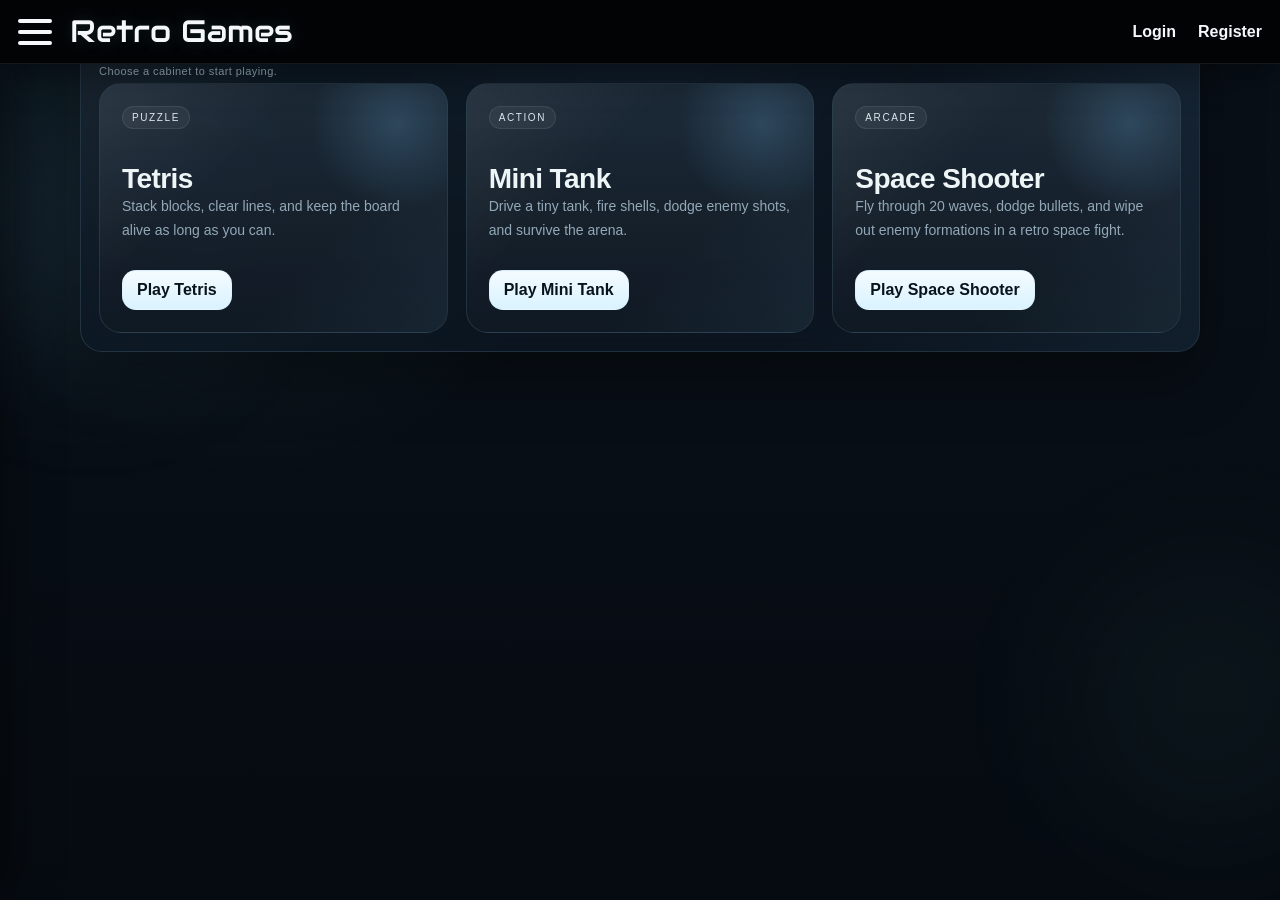
==== commit b7f73844: "Update index.html" ====
--- a/index.html
+++ b/index.html
@@ -18,6 +18,8 @@
   <link rel="canonical" href="https://armapsgames.online/" />
   <link rel="icon" href="/favicon.svg" type="image/svg+xml" />
   <style>
+    @import url("https://fonts.googleapis.com/css2?family=Audiowide&display=swap");
+
     *, *::before, *::after { box-sizing: border-box; margin: 0; padding: 0; }
 
     :root {
@@ -43,7 +45,7 @@
 
     body {
       min-height: 100vh;
-      padding: 24px 16px 40px;
+      padding: 88px 16px 40px;
       background:
         radial-gradient(circle at top, rgba(123, 199, 255, 0.16), transparent 28%),
         radial-gradient(circle at 20% 20%, rgba(121, 240, 200, 0.08), transparent 24%),
@@ -55,6 +57,143 @@
       align-items: center;
       overflow-x: hidden;
       position: relative;
+    }
+
+    .site-topbar {
+      position: fixed;
+      top: 0;
+      left: 0;
+      right: 0;
+      height: 64px;
+      z-index: 40;
+      display: flex;
+      align-items: center;
+      justify-content: space-between;
+      padding: 0 18px;
+      background: #020305;
+      border-bottom: 1px solid rgba(255, 255, 255, 0.08);
+      box-shadow: 0 12px 34px rgba(0, 0, 0, 0.35);
+    }
+
+    .topbar-left {
+      display: flex;
+      align-items: center;
+      gap: 18px;
+      min-width: 0;
+    }
+
+    .nav-menu-btn {
+      width: 34px;
+      height: 28px;
+      border: 0;
+      background: transparent;
+      cursor: pointer;
+      position: relative;
+      flex: 0 0 auto;
+    }
+
+    .nav-menu-btn::before {
+      content: "";
+      position: absolute;
+      left: 0;
+      top: 1px;
+      width: 34px;
+      height: 4px;
+      border-radius: 999px;
+      background: #f5f7fb;
+      box-shadow: 0 11px 0 #f5f7fb, 0 22px 0 #f5f7fb;
+    }
+
+    .brand-title {
+      color: #f5f7fb;
+      font-family: "Audiowide", "Segoe UI", sans-serif;
+      font-size: clamp(20px, 2.4vw, 32px);
+      letter-spacing: 0;
+      white-space: nowrap;
+      text-shadow: 0 0 18px rgba(126, 248, 255, 0.16);
+    }
+
+    .topbar-actions {
+      display: flex;
+      align-items: center;
+      gap: 22px;
+    }
+
+    .nav-auth-btn {
+      border: 0;
+      background: transparent;
+      color: #f5f7fb;
+      font: 600 16px "Segoe UI", sans-serif;
+      cursor: pointer;
+      padding: 8px 0;
+    }
+
+    .nav-auth-btn:hover {
+      color: var(--mint);
+    }
+
+    .side-drawer {
+      position: fixed;
+      top: 64px;
+      left: 0;
+      bottom: 0;
+      width: min(300px, 82vw);
+      z-index: 35;
+      transform: translateX(-104%);
+      transition: transform 0.22s ease;
+      background: rgba(3, 6, 10, 0.96);
+      border-right: 1px solid rgba(126, 248, 255, 0.20);
+      box-shadow: 18px 0 50px rgba(0, 0, 0, 0.42);
+      padding: 18px;
+    }
+
+    .side-drawer.open {
+      transform: translateX(0);
+    }
+
+    .drawer-title {
+      color: var(--mint);
+      font-size: 14px;
+      font-weight: 900;
+      letter-spacing: 0.12em;
+      text-transform: uppercase;
+      margin-bottom: 12px;
+    }
+
+    .drawer-empty {
+      color: var(--muted);
+      font-size: 13px;
+      line-height: 1.5;
+    }
+
+    @media (max-width: 520px) {
+      .site-topbar {
+        padding: 0 10px;
+      }
+
+      .topbar-left {
+        gap: 10px;
+      }
+
+      .nav-menu-btn {
+        width: 30px;
+      }
+
+      .nav-menu-btn::before {
+        width: 30px;
+      }
+
+      .brand-title {
+        font-size: 17px;
+      }
+
+      .topbar-actions {
+        gap: 10px;
+      }
+
+      .nav-auth-btn {
+        font-size: 13px;
+      }
     }
 
     body::before,
@@ -144,9 +283,10 @@
 
     body.space-mode #main-panel {
       background: transparent;
-      border-color: rgba(126, 248, 255, 0.18);
-      box-shadow: 0 0 0 1px rgba(126, 248, 255, 0.05), 0 22px 80px rgba(0, 0, 0, 0.32);
+      border-color: transparent;
+      box-shadow: none;
       backdrop-filter: none;
+      padding: 0;
     }
 
     body.space-mode #main-panel::before {
@@ -167,6 +307,10 @@
         0 0 0 1px rgba(126, 248, 255, 0.08),
         0 20px 60px rgba(0, 0, 0, 0.34),
         inset 0 0 28px rgba(126, 248, 255, 0.04);
+    }
+
+    body.space-mode #space-screen {
+      min-height: unset;
     }
 
     #main-panel {
@@ -228,18 +372,11 @@
       display: grid;
     }
 
-    .admin-launch {
-      position: fixed;
-      top: 14px;
-      right: 14px;
-      z-index: 19;
-    }
-
     .profile-pop {
       position: fixed;
-      top: 64px;
-      right: 14px;
-      z-index: 21;
+      top: 72px;
+      right: 18px;
+      z-index: 41;
       display: none;
       align-items: center;
       gap: 12px;
@@ -2285,8 +2422,21 @@
   </style>
 </head>
 <body>
-  <h1 class="title">RETRO ARCADE</h1>
-  <p class="subtitle">pick a game and jump in</p>
+  <header class="site-topbar">
+    <div class="topbar-left">
+      <button class="nav-menu-btn" id="site-menu-btn" type="button" aria-label="Menu"></button>
+      <div class="brand-title">Retro Games</div>
+    </div>
+    <div class="topbar-actions">
+      <button class="nav-auth-btn" id="admin-launch" type="button">Login</button>
+      <button class="nav-auth-btn" id="register-open" type="button">Register</button>
+    </div>
+  </header>
+
+  <aside class="side-drawer" id="side-drawer" aria-hidden="true">
+    <div class="drawer-title">Menu</div>
+    <div class="drawer-empty">Cia veliau pridesim daugiau pasirinkimu.</div>
+  </aside>
 
   <div id="shell">
     <section id="main-panel" class="panel">
@@ -2631,7 +2781,6 @@
     </div>
   </div>
 
-  <button class="secondary admin-launch" id="admin-launch" type="button">Login</button>
   <div class="profile-pop" id="profile-pop" aria-hidden="true">
     <img class="profile-avatar" src="./avatar.png" alt="Avatar" />
     <div class="profile-meta">
@@ -2660,6 +2809,21 @@
       <div class="login-actions">
         <button class="secondary" id="login-cancel" type="button">Close</button>
         <button class="primary" id="login-submit" type="button">Login</button>
+      </div>
+    </div>
+  </div>
+
+  <div class="login-modal" id="register-modal" aria-hidden="true">
+    <div class="login-card">
+      <div class="login-title">Register</div>
+      <div class="login-label">Login</div>
+      <input class="login-input" id="register-name" type="text" autocomplete="username" />
+      <div class="login-label">Password</div>
+      <input class="login-input" id="register-password" type="password" autocomplete="new-password" />
+      <div class="login-error" id="register-error"></div>
+      <div class="login-actions">
+        <button class="secondary" id="register-cancel" type="button">Close</button>
+        <button class="primary" id="register-submit" type="button">Register</button>
       </div>
     </div>
   </div>
@@ -2702,8 +2866,8 @@
     const tetrisLayout = document.getElementById("tetris-layout");
     const tetrisSide = document.getElementById("tetris-side");
     const tetrisMobileControls = document.getElementById("tetris-mobile-controls");
-    const pageTitle = document.querySelector(".title");
-    const pageSubtitle = document.querySelector(".subtitle");
+    const pageTitle = document.querySelector(".brand-title");
+    const pageSubtitle = null;
     const adminPanel = document.getElementById("admin-panel");
     const adminBackdrop = document.getElementById("admin-backdrop");
     const ownerPanel = document.getElementById("owner-panel");
@@ -2711,6 +2875,9 @@
     const ownerLogout = document.getElementById("owner-logout");
     const adminClose = document.getElementById("admin-close");
     const adminLaunch = document.getElementById("admin-launch");
+    const registerOpen = document.getElementById("register-open");
+    const sideDrawer = document.getElementById("side-drawer");
+    const siteMenuButton = document.getElementById("site-menu-btn");
     const tetrisCheatButton = document.getElementById("tetris-cheat-btn");
     const tankCheatButton = document.getElementById("tank-cheat-btn");
     const profilePop = document.getElementById("profile-pop");
@@ -2722,6 +2889,12 @@
     const loginError = document.getElementById("login-error");
     const loginCancel = document.getElementById("login-cancel");
     const loginSubmit = document.getElementById("login-submit");
+    const registerModal = document.getElementById("register-modal");
+    const registerName = document.getElementById("register-name");
+    const registerPassword = document.getElementById("register-password");
+    const registerError = document.getElementById("register-error");
+    const registerCancel = document.getElementById("register-cancel");
+    const registerSubmit = document.getElementById("register-submit");
     const successModal = document.getElementById("success-modal");
     const successClose = document.getElementById("success-close");
     const deployBanner = document.getElementById("deploy-banner");
@@ -2730,6 +2903,7 @@
     const ADMIN_AUTH_KEY = "psgames-admin-auth";
     const ADMIN_OWNER_KEY = "psgames-owner-auth";
     const ADMIN_LABEL_KEY = "psgames-login-label";
+    const REGISTERED_USERS_KEY = "psgames-users";
     let deployBaseline = null;
     let deployPollId = null;
     const cheatState = {
@@ -2756,6 +2930,11 @@
       adminBackdrop.classList.toggle("open", open && isOwnerAuthenticated());
     }
 
+    function setDrawerOpen(open) {
+      sideDrawer.classList.toggle("open", open);
+      sideDrawer.setAttribute("aria-hidden", open ? "false" : "true");
+    }
+
     function isAdminAuthenticated() {
       return sessionStorage.getItem(ADMIN_AUTH_KEY) === "1";
     }
@@ -2773,6 +2952,30 @@
         loginPassword.value = "";
         setTimeout(() => loginName.focus(), 0);
       }
+    }
+
+    function setRegisterOpen(open) {
+      registerModal.classList.toggle("open", open);
+      registerModal.setAttribute("aria-hidden", open ? "false" : "true");
+      if (open) {
+        registerError.textContent = "";
+        registerName.value = "";
+        registerPassword.value = "";
+        setTimeout(() => registerName.focus(), 0);
+      }
+    }
+
+    function getRegisteredUsers() {
+      try {
+        const users = JSON.parse(localStorage.getItem(REGISTERED_USERS_KEY) || "{}");
+        return users && typeof users === "object" ? users : {};
+      } catch (err) {
+        return {};
+      }
+    }
+
+    function setRegisteredUsers(users) {
+      localStorage.setItem(REGISTERED_USERS_KEY, JSON.stringify(users));
     }
 
     function setSuccessOpen(open) {
@@ -2848,6 +3051,9 @@
 
     syncAdminLaunchLabel();
     syncGameCheatButtons();
+    siteMenuButton.addEventListener("click", () => {
+      setDrawerOpen(!sideDrawer.classList.contains("open"));
+    });
     adminClose.addEventListener("click", () => setAdminOpen(false));
     adminBackdrop.addEventListener("click", () => {
       setAdminOpen(false);
@@ -2867,6 +3073,12 @@
       }
       setLoginOpen(true);
     });
+    registerOpen.addEventListener("click", () => {
+      setProfileOpen(false);
+      setOwnerPanelOpen(false);
+      setLoginOpen(false);
+      setRegisterOpen(true);
+    });
     loginCancel.addEventListener("click", () => setLoginOpen(false));
     loginSubmit.addEventListener("click", () => {
       const rawUser = loginName.value.trim();
@@ -2887,9 +3099,18 @@
         setOwnerPanelOpen(true);
         return;
       }
+      const users = getRegisteredUsers();
+      if (!users[user]) {
+        loginError.textContent = "Account not found. Register first.";
+        return;
+      }
+      if (users[user].password !== pass) {
+        loginError.textContent = "Wrong password";
+        return;
+      }
       sessionStorage.removeItem(ADMIN_AUTH_KEY);
       sessionStorage.removeItem(ADMIN_OWNER_KEY);
-      sessionStorage.setItem(ADMIN_LABEL_KEY, rawUser);
+      sessionStorage.setItem(ADMIN_LABEL_KEY, users[user].displayName);
       syncAdminLaunchLabel();
       syncGameCheatButtons();
       setLoginOpen(false);
@@ -2898,6 +3119,37 @@
     });
     loginPassword.addEventListener("keydown", (e) => {
       if (e.key === "Enter") loginSubmit.click();
+    });
+    registerCancel.addEventListener("click", () => setRegisterOpen(false));
+    registerSubmit.addEventListener("click", () => {
+      const rawUser = registerName.value.trim();
+      const user = rawUser.toLowerCase();
+      const pass = registerPassword.value.trim();
+      if (!user || !pass) {
+        registerError.textContent = "Enter login and password";
+        return;
+      }
+      if (user === "arma") {
+        registerError.textContent = "This login is reserved";
+        return;
+      }
+      const users = getRegisteredUsers();
+      if (users[user]) {
+        registerError.textContent = "This login already exists";
+        return;
+      }
+      users[user] = { displayName: rawUser, password: pass };
+      setRegisteredUsers(users);
+      sessionStorage.removeItem(ADMIN_AUTH_KEY);
+      sessionStorage.removeItem(ADMIN_OWNER_KEY);
+      sessionStorage.setItem(ADMIN_LABEL_KEY, rawUser);
+      syncAdminLaunchLabel();
+      syncGameCheatButtons();
+      setRegisterOpen(false);
+      setSuccessOpen(true);
+    });
+    registerPassword.addEventListener("keydown", (e) => {
+      if (e.key === "Enter") registerSubmit.click();
     });
     successClose.addEventListener("click", () => setSuccessOpen(false));
     ownerCheat.addEventListener("click", () => {
@@ -2938,6 +3190,11 @@
       if (!profilePop.classList.contains("open")) return;
       if (profilePop.contains(e.target) || adminLaunch.contains(e.target)) return;
       setProfileOpen(false);
+    });
+    document.addEventListener("click", (e) => {
+      if (!sideDrawer.classList.contains("open")) return;
+      if (sideDrawer.contains(e.target) || siteMenuButton.contains(e.target)) return;
+      setDrawerOpen(false);
     });
     deployRefreshButton.addEventListener("click", () => {
       window.location.reload();
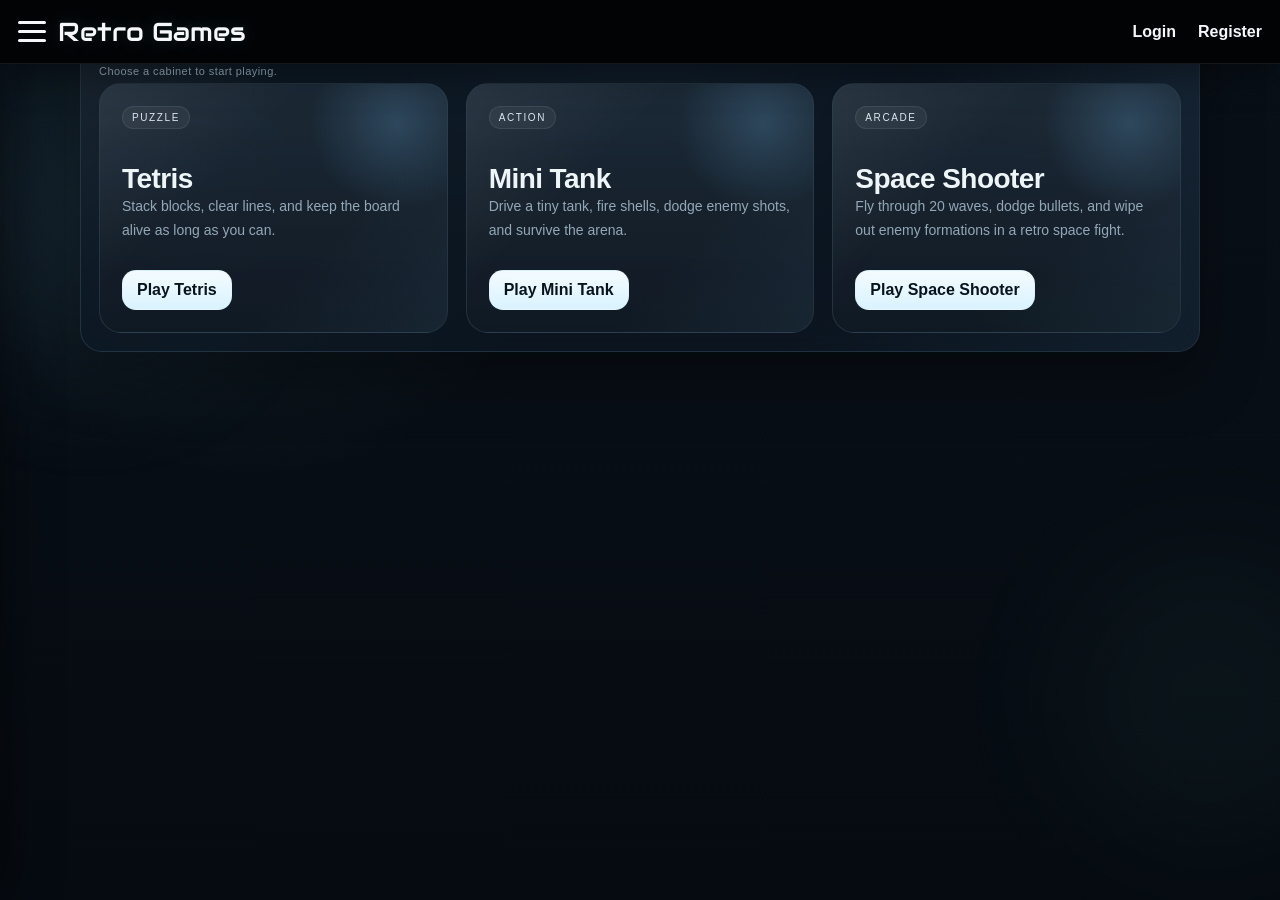
==== commit f18c2406: "fixs" ====
--- a/index.html
+++ b/index.html
@@ -78,13 +78,13 @@
     .topbar-left {
       display: flex;
       align-items: center;
-      gap: 18px;
+      gap: 12px;
       min-width: 0;
     }
 
     .nav-menu-btn {
-      width: 34px;
-      height: 28px;
+      width: 28px;
+      height: 24px;
       border: 0;
       background: transparent;
       cursor: pointer;
@@ -97,17 +97,17 @@
       position: absolute;
       left: 0;
       top: 1px;
-      width: 34px;
-      height: 4px;
+      width: 28px;
+      height: 3px;
       border-radius: 999px;
       background: #f5f7fb;
-      box-shadow: 0 11px 0 #f5f7fb, 0 22px 0 #f5f7fb;
+      box-shadow: 0 9px 0 #f5f7fb, 0 18px 0 #f5f7fb;
     }
 
     .brand-title {
       color: #f5f7fb;
       font-family: "Audiowide", "Segoe UI", sans-serif;
-      font-size: clamp(20px, 2.4vw, 32px);
+      font-size: clamp(17px, 2vw, 26px);
       letter-spacing: 0;
       white-space: nowrap;
       text-shadow: 0 0 18px rgba(126, 248, 255, 0.16);
@@ -130,6 +130,10 @@
 
     .nav-auth-btn:hover {
       color: var(--mint);
+    }
+
+    .nav-auth-btn.hidden {
+      display: none;
     }
 
     .side-drawer {
@@ -176,15 +180,15 @@
       }
 
       .nav-menu-btn {
-        width: 30px;
+        width: 24px;
       }
 
       .nav-menu-btn::before {
-        width: 30px;
+        width: 24px;
       }
 
       .brand-title {
-        font-size: 17px;
+        font-size: 15px;
       }
 
       .topbar-actions {
@@ -2944,6 +2948,7 @@
     }
 
     function setLoginOpen(open) {
+      if (open) setRegisterOpen(false);
       loginModal.classList.toggle("open", open);
       loginModal.setAttribute("aria-hidden", open ? "false" : "true");
       if (open) {
@@ -2955,6 +2960,7 @@
     }
 
     function setRegisterOpen(open) {
+      if (open) setLoginOpen(false);
       registerModal.classList.toggle("open", open);
       registerModal.setAttribute("aria-hidden", open ? "false" : "true");
       if (open) {
@@ -2987,6 +2993,7 @@
       const label = sessionStorage.getItem(ADMIN_LABEL_KEY) || "Login";
       adminLaunch.textContent = label;
       profileText.textContent = label;
+      registerOpen.classList.toggle("hidden", Boolean(sessionStorage.getItem(ADMIN_LABEL_KEY)));
     }
 
     function syncGameCheatButtons() {
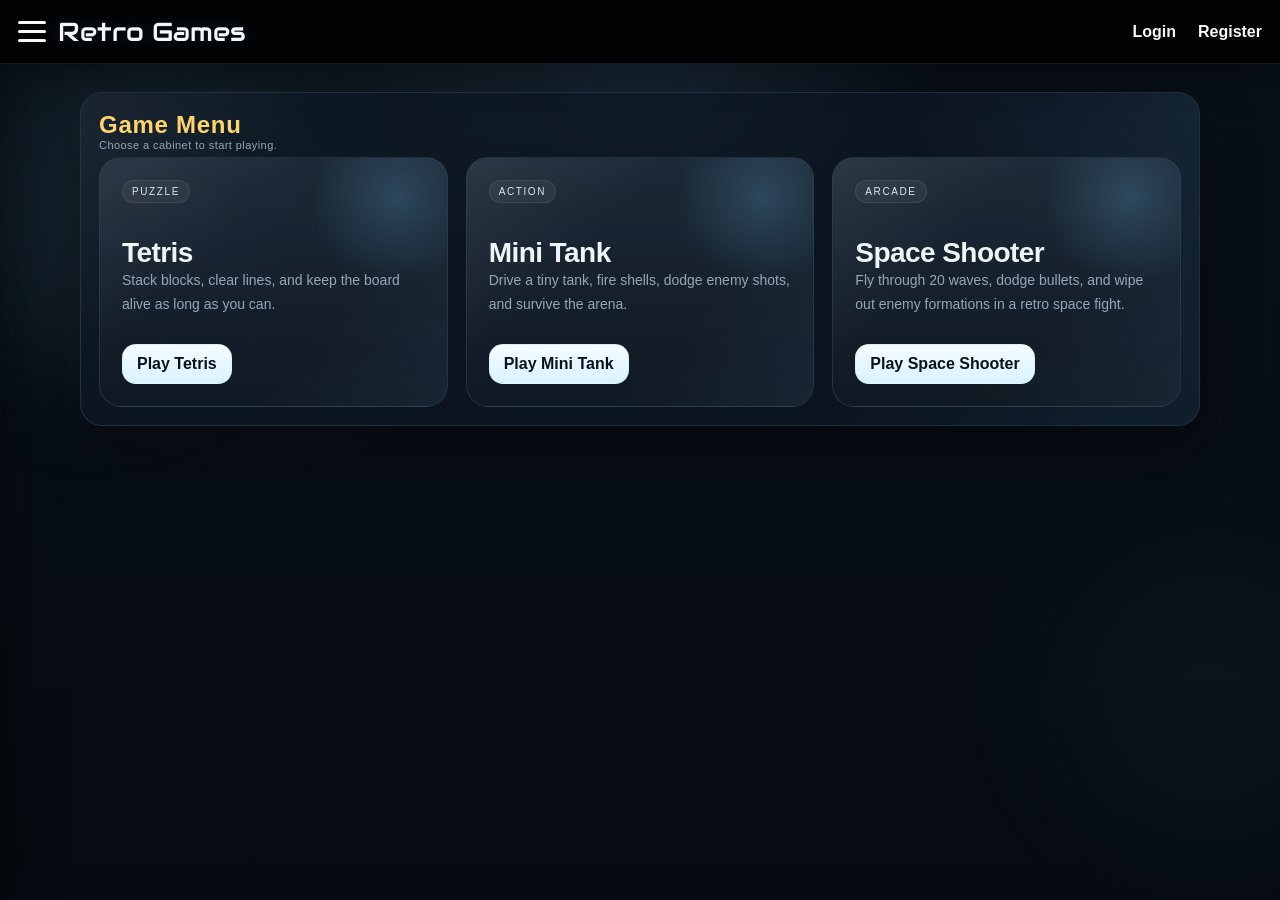
==== commit 8322ddbc: "fixs" ====
--- a/index.html
+++ b/index.html
@@ -45,7 +45,7 @@
 
     body {
       min-height: 100vh;
-      padding: 88px 16px 40px;
+      padding: 112px 16px 40px;
       background:
         radial-gradient(circle at top, rgba(123, 199, 255, 0.16), transparent 28%),
         radial-gradient(circle at 20% 20%, rgba(121, 240, 200, 0.08), transparent 24%),
@@ -105,12 +105,20 @@
     }
 
     .brand-title {
+      border: 0;
+      background: transparent;
+      padding: 0;
       color: #f5f7fb;
       font-family: "Audiowide", "Segoe UI", sans-serif;
       font-size: clamp(17px, 2vw, 26px);
       letter-spacing: 0;
       white-space: nowrap;
       text-shadow: 0 0 18px rgba(126, 248, 255, 0.16);
+      cursor: pointer;
+    }
+
+    .brand-title:hover {
+      color: var(--mint);
     }
 
     .topbar-actions {
@@ -270,6 +278,24 @@
         linear-gradient(180deg, #050712 0%, #08081a 52%, #050712 100%);
     }
 
+    body.game-mode {
+      padding: 76px 14px 18px;
+    }
+
+    body.tetris-mode #main-panel {
+      width: auto;
+      padding: 0;
+      border-color: transparent;
+      background: transparent;
+      box-shadow: none;
+      backdrop-filter: none;
+      overflow: visible;
+    }
+
+    body.tetris-mode #main-panel::before {
+      opacity: 0;
+    }
+
     body.space-mode::before,
     body.space-mode::after {
       display: none;
@@ -304,7 +330,8 @@
     }
 
     body.space-mode .space-wrap {
-      width: min(1040px, 96%);
+      width: min(1040px, 96vw, calc((100vh - 150px) * 1.4167));
+      min-width: min(96vw, 720px);
       border-color: rgba(126, 248, 255, 0.24);
       background: #0a0a1a;
       box-shadow:
@@ -315,6 +342,45 @@
 
     body.space-mode #space-screen {
       min-height: unset;
+    }
+
+    body.game-mode #main-panel {
+      padding: 12px;
+      gap: 8px;
+    }
+
+    body.game-mode #tetris-screen,
+    body.game-mode #tank-screen,
+    body.game-mode #space-screen {
+      min-height: unset;
+    }
+
+    body.game-mode #tetris-screen .hud,
+    body.game-mode #tank-screen .hud {
+      gap: 6px;
+    }
+
+    body.game-mode #tetris-screen .hud-box,
+    body.game-mode #tank-screen .hud-box {
+      padding: 6px 10px;
+      min-height: 0;
+    }
+
+    body.game-mode #tetris-layout,
+    body.game-mode #tank-screen .tank-wrap {
+      margin-top: 8px;
+      padding: 10px;
+    }
+
+    body.game-mode .difficulty-row {
+      margin-top: 6px;
+      margin-bottom: 8px;
+    }
+
+    @media (min-width: 841px) {
+      body.space-mode {
+        padding-top: 76px;
+      }
     }
 
     #main-panel {
@@ -592,6 +658,76 @@
       text-transform: uppercase;
     }
 
+    .fullscreen-toast {
+      position: fixed;
+      left: 50%;
+      top: 84px;
+      transform: translate(-50%, -12px);
+      z-index: 60;
+      opacity: 0;
+      pointer-events: none;
+      padding: 12px 16px;
+      border: 1px solid rgba(126, 248, 255, 0.34);
+      border-radius: 14px;
+      background: rgba(4, 9, 15, 0.92);
+      color: #f5fbff;
+      font-size: 14px;
+      font-weight: 800;
+      letter-spacing: 0.03em;
+      box-shadow: 0 18px 48px rgba(0, 0, 0, 0.38);
+      backdrop-filter: blur(16px);
+      transition: opacity 0.18s ease, transform 0.18s ease;
+    }
+
+    .fullscreen-toast.show {
+      opacity: 1;
+      transform: translate(-50%, 0);
+    }
+
+    #tetris-screen .screen-head > div:first-child,
+    #tank-screen .screen-head > div:first-child,
+    #space-screen .screen-head > div:first-child {
+      display: none;
+    }
+
+    #tetris-screen .screen-head,
+    #tank-screen .screen-head,
+    #space-screen .screen-head {
+      justify-content: flex-end;
+    }
+
+    #tetris-screen .screen-head {
+      display: none;
+    }
+
+    #tetris-screen .screen-head .top-row,
+    #tank-screen .screen-head .top-row {
+      width: auto;
+      justify-content: flex-end;
+    }
+
+    #tetris-screen #start-btn,
+    #tetris-screen .hud,
+    #tetris-side,
+    #tetris-screen #msg {
+      display: none;
+    }
+
+    #tetris-layout,
+    .tank-wrap {
+      width: min(920px, 92%);
+      margin-left: auto;
+      margin-right: auto;
+      padding: 14px;
+      border: 1px solid var(--line);
+      border-radius: 16px 16px 0 0;
+      background: #0a0a1a;
+      box-shadow:
+        0 0 0 1px rgba(126, 248, 255, 0.08),
+        0 20px 60px rgba(0, 0, 0, 0.28),
+        inset 0 0 28px rgba(126, 248, 255, 0.04);
+    }
+
     @media (min-width: 841px) and (pointer: fine) {
       .deploy-banner {
         padding: 14px 18px;
@@ -782,6 +918,103 @@
       font-size: 14px;
     }
 
+    .game-card-strip {
+      position: relative;
+      z-index: 1;
+      display: flex;
+      align-items: center;
+      justify-content: space-between;
+      gap: 12px;
+      width: min(100%, var(--game-strip-width, 920px));
+      margin: 0 auto;
+      padding: 11px 14px;
+      border: 1px solid rgba(126, 248, 255, 0.22);
+      border-top: 0;
+      border-radius: 0 0 16px 16px;
+      background:
+        linear-gradient(180deg, rgba(13, 30, 43, 0.94), rgba(5, 13, 20, 0.96));
+      box-shadow: inset 0 1px 0 rgba(126, 248, 255, 0.08);
+    }
+
+    #tetris-screen .game-card-strip {
+      --game-strip-width: clamp(240px, calc((100vh - 170px) / 2.23), 360px);
+    }
+
+    #tetris-screen #board {
+      border-radius: 16px 16px 0 0;
+    }
+
+    #tank-screen .game-card-strip {
+      --game-strip-width: min(920px, 92%);
+    }
+
+    #tank-screen #tank-board {
+      border-radius: 16px 16px 0 0;
+    }
+
+    #space-screen .game-card-strip {
+      --game-strip-width: min(1040px, 96vw, calc((100vh - 150px) * 1.4167));
+    }
+
+    #space-screen .space-wrap {
+      border-radius: 16px 16px 0 0;
+    }
+
+    #tetris-screen:fullscreen .game-card-strip,
+    #tank-screen:fullscreen .game-card-strip,
+    #space-screen:fullscreen .game-card-strip,
+    #tetris-screen:-webkit-full-screen .game-card-strip,
+    #tank-screen:-webkit-full-screen .game-card-strip,
+    #space-screen:-webkit-full-screen .game-card-strip {
+      display: none;
+    }
+
+    .game-card-strip-name {
+      color: #f5fbff;
+      font-size: 13px;
+      font-weight: 900;
+      letter-spacing: 0.04em;
+    }
+
+    .game-card-strip button {
+      position: relative;
+      padding: 7px 10px;
+      border-radius: 10px;
+      font-size: 11px;
+      white-space: nowrap;
+    }
+
+    .game-strip-fullscreen {
+      width: 34px;
+      height: 30px;
+      padding: 0 !important;
+      border-color: rgba(126, 248, 255, 0.55);
+      color: transparent;
+    }
+
+    .game-strip-fullscreen::before,
+    .game-strip-fullscreen::after {
+      content: "";
+      position: absolute;
+      width: 8px;
+      height: 8px;
+      border-color: #7ef8ff;
+      border-style: solid;
+      filter: drop-shadow(0 0 5px rgba(126, 248, 255, 0.45));
+    }
+
+    .game-strip-fullscreen::before {
+      left: 8px;
+      top: 7px;
+      border-width: 2px 0 0 2px;
+    }
+
+    .game-strip-fullscreen::after {
+      right: 8px;
+      bottom: 7px;
+      border-width: 0 2px 2px 0;
+    }
+
     .badge {
       display: inline-block;
       padding: 5px 9px;
@@ -1143,6 +1376,113 @@
       line-height: 0;
     }
 
+    #tetris-screen #tetris-layout,
+    #tank-screen .tank-wrap {
+      width: min(920px, 92%);
+      margin-left: auto;
+      margin-right: auto;
+      padding: 14px;
+      border: 1px solid var(--line);
+      border-radius: 16px 16px 0 0;
+      background: #0a0a1a;
+      box-shadow:
+        0 0 0 1px rgba(126, 248, 255, 0.08),
+        0 20px 60px rgba(0, 0, 0, 0.28),
+        inset 0 0 28px rgba(126, 248, 255, 0.04);
+    }
+
+    #tetris-screen #tetris-layout {
+      width: min-content;
+      display: flex;
+      justify-content: center;
+      align-items: center;
+      padding: 0;
+      border: 0;
+      background: transparent;
+      box-shadow: none;
+    }
+
+    .tetris-cabinet {
+      position: relative;
+      width: min(100%, clamp(240px, calc((100vh - 170px) / 2.23), 360px));
+      border: 3px solid rgba(126, 248, 255, 0.72);
+      border-radius: 10px;
+      background: #050712;
+      overflow: hidden;
+      box-shadow:
+        0 0 24px rgba(126, 248, 255, 0.12),
+        inset 0 0 24px rgba(126, 248, 255, 0.05);
+    }
+
+    #tetris-screen #board {
+      width: 100%;
+      border: 0;
+      border-radius: 0;
+      background: #08081a;
+      box-shadow: none;
+    }
+
+    .tetris-start-panel {
+      position: absolute;
+      inset: 0 0 48px;
+      z-index: 3;
+      display: grid;
+      place-content: center;
+      gap: 20px;
+      padding: 22px;
+      background: rgba(5, 7, 18, 0.94);
+    }
+
+    .tetris-start-panel.hidden {
+      display: none;
+    }
+
+    .tetris-play-btn,
+    .tetris-controls-card {
+      width: 150px;
+      border: 3px solid rgba(126, 248, 255, 0.85);
+      border-radius: 6px;
+      background: rgba(4, 10, 18, 0.86);
+      color: #f5fbff;
+      text-align: center;
+      box-shadow: 0 0 18px rgba(126, 248, 255, 0.12);
+    }
+
+    .tetris-play-btn {
+      min-height: 50px;
+      font-weight: 900;
+    }
+
+    .tetris-controls-card {
+      padding: 14px 12px;
+      font-size: 12px;
+      line-height: 1.55;
+    }
+
+    .tetris-controls-title {
+      margin-bottom: 8px;
+      color: var(--mint);
+      font-weight: 900;
+      text-transform: uppercase;
+      letter-spacing: 0.08em;
+    }
+
+    .tetris-bottom-bar {
+      display: grid;
+      grid-template-columns: repeat(3, 1fr);
+      gap: 6px;
+      padding: 9px 8px;
+      border-top: 3px solid rgba(126, 248, 255, 0.72);
+      background: rgba(3, 9, 14, 0.96);
+      color: #f5fbff;
+      font-size: 12px;
+      font-weight: 800;
+    }
+
+    .tetris-bottom-bar span {
+      color: var(--mint);
+    }
+
     .space-overlay-controls {
       position: absolute;
       inset: 0;
@@ -1206,7 +1546,8 @@
     }
 
     .space-overlay-btn.menu-btn,
-    .space-overlay-btn.reload-btn {
+    .space-overlay-btn.reload-btn,
+    .space-overlay-btn.settings-btn {
       position: relative;
     }
 
@@ -1240,6 +1581,8 @@
 
     .space-overlay-btn.reload-btn::before,
     .space-overlay-btn.reload-btn::after,
+    .space-overlay-btn.settings-btn::before,
+    .space-overlay-btn.settings-btn::after,
     .space-overlay-btn.menu-btn::before,
     .space-overlay-btn.menu-btn::after {
       border: 0;
@@ -1271,6 +1614,82 @@
       transform: rotate(18deg);
     }
 
+    .space-overlay-btn.settings-btn::before {
+      content: "";
+      position: absolute;
+      left: 12px;
+      top: 12px;
+      width: 20px;
+      height: 20px;
+      border: 4px solid #7ef8ff;
+      border-radius: 50%;
+      box-shadow: 0 0 10px rgba(126, 248, 255, 0.32);
+    }
+
+    .space-overlay-btn.settings-btn::after {
+      content: "";
+      position: absolute;
+      left: 21px;
+      top: 6px;
+      width: 4px;
+      height: 32px;
+      border-radius: 999px;
+      background: #7ef8ff;
+      box-shadow: 0 0 10px rgba(126, 248, 255, 0.32);
+      transform: rotate(45deg);
+    }
+
+    .space-settings-panel {
+      position: absolute;
+      top: 68px;
+      left: 12px;
+      z-index: 9;
+      display: none;
+      width: min(260px, calc(100% - 24px));
+      padding: 14px;
+      border: 1px solid rgba(126, 248, 255, 0.32);
+      border-radius: 14px;
+      background: rgba(4, 9, 15, 0.94);
+      color: #f5fbff;
+      box-shadow: 0 18px 44px rgba(0, 0, 0, 0.38);
+      backdrop-filter: blur(14px);
+      pointer-events: auto;
+    }
+
+    .space-settings-panel.open {
+      display: grid;
+      gap: 12px;
+    }
+
+    .space-settings-title {
+      color: var(--mint);
+      font-size: 13px;
+      font-weight: 900;
+      letter-spacing: 0.12em;
+      text-transform: uppercase;
+    }
+
+    .space-setting-row {
+      display: flex;
+      align-items: center;
+      justify-content: space-between;
+      gap: 12px;
+      color: var(--text);
+      font-size: 13px;
+      font-weight: 800;
+    }
+
+    .space-setting-row input[type="range"] {
+      width: 120px;
+      accent-color: #7ef8ff;
+    }
+
+    .space-setting-row input[type="checkbox"] {
+      width: 18px;
+      height: 18px;
+      accent-color: #7ef8ff;
+    }
+
     .space-overlay-btn.fullscreen-btn-mini::before {
       top: 8px;
       left: 8px;
@@ -1287,7 +1706,8 @@
 
     #space-screen:fullscreen .space-wrap,
     #space-screen:-webkit-full-screen .space-wrap {
-      width: min(1400px, 100%);
+      width: min(1400px, 100%, calc((100vh - 70px) * 1.4167));
+      min-width: min(100%, 780px);
       aspect-ratio: auto;
     }
 
@@ -1359,6 +1779,7 @@
 
       .space-overlay-btn.menu-btn,
       .space-overlay-btn.reload-btn,
+      .space-overlay-btn.settings-btn,
       .space-overlay-btn.fullscreen-btn-mini {
         width: 38px;
         height: 38px;
@@ -1388,10 +1809,26 @@
         border-left-width: 9px;
       }
 
+      .space-overlay-btn.settings-btn::before {
+        left: 9px;
+        top: 9px;
+        width: 16px;
+        height: 16px;
+        border-width: 3px;
+      }
+
+      .space-overlay-btn.settings-btn::after {
+        left: 17px;
+        top: 5px;
+        height: 26px;
+      }
+
       #space-screen:fullscreen .space-overlay-btn.menu-btn,
       #space-screen:fullscreen .space-overlay-btn.reload-btn,
+      #space-screen:fullscreen .space-overlay-btn.settings-btn,
       #space-screen:-webkit-full-screen .space-overlay-btn.menu-btn,
-      #space-screen:-webkit-full-screen .space-overlay-btn.reload-btn {
+      #space-screen:-webkit-full-screen .space-overlay-btn.reload-btn,
+      #space-screen:-webkit-full-screen .space-overlay-btn.settings-btn {
         width: 34px;
         height: 34px;
       }
@@ -1861,6 +2298,28 @@
       height: 100%;
     }
 
+    #tetris-screen:fullscreen .screen-head > div:first-child,
+    #tank-screen:fullscreen .screen-head > div:first-child,
+    #fps-screen:fullscreen .screen-head > div:first-child,
+    #space-screen:fullscreen .screen-head > div:first-child,
+    #tetris-screen:-webkit-full-screen .screen-head > div:first-child,
+    #tank-screen:-webkit-full-screen .screen-head > div:first-child,
+    #fps-screen:-webkit-full-screen .screen-head > div:first-child,
+    #space-screen:-webkit-full-screen .screen-head > div:first-child {
+      display: none;
+    }
+
+    #tetris-screen:fullscreen .screen-head,
+    #tank-screen:fullscreen .screen-head,
+    #fps-screen:fullscreen .screen-head,
+    #space-screen:fullscreen .screen-head,
+    #tetris-screen:-webkit-full-screen .screen-head,
+    #tank-screen:-webkit-full-screen .screen-head,
+    #fps-screen:-webkit-full-screen .screen-head,
+    #space-screen:-webkit-full-screen .screen-head {
+      justify-content: flex-end;
+    }
+
     #tetris-screen:fullscreen .control-action,
     #tetris-screen:-webkit-full-screen .control-action {
       font-size: 13px;
@@ -2096,7 +2555,15 @@
 
     @media (max-height: 980px) and (min-width: 841px) {
       body {
-        padding: 18px 14px 26px;
+        padding: 92px 14px 26px;
+      }
+
+      body.game-mode {
+        padding: 76px 12px 14px;
+      }
+
+      body.space-mode {
+        padding: 76px 12px 14px;
       }
 
       .title {
@@ -2429,7 +2896,7 @@
   <header class="site-topbar">
     <div class="topbar-left">
       <button class="nav-menu-btn" id="site-menu-btn" type="button" aria-label="Menu"></button>
-      <div class="brand-title">Retro Games</div>
+      <button class="brand-title" id="brand-home" type="button">Retro Games</button>
     </div>
     <div class="topbar-actions">
       <button class="nav-auth-btn" id="admin-launch" type="button">Login</button>
@@ -2524,50 +2991,32 @@
 
         <div id="tetris-layout">
           <div id="tetris-left">
-            <canvas id="board" width="200" height="400"></canvas>
+            <div class="tetris-cabinet">
+              <canvas id="board" width="200" height="400"></canvas>
+              <div class="tetris-start-panel" id="tetris-start-panel">
+                <button class="tetris-play-btn" id="tetris-play-btn" type="button">Play</button>
+                <div class="tetris-controls-card">
+                  <div class="tetris-controls-title">Controls</div>
+                  <div>Move: A / D or arrows</div>
+                  <div>Rotate: W or Up</div>
+                  <div>Soft drop: S or Down</div>
+                  <div>Hard drop: Space</div>
+                </div>
+              </div>
+              <div class="tetris-bottom-bar">
+                <div>Score: <span id="tetris-score-bottom">0</span></div>
+                <div>Goal: <span id="tetris-goal-val">500</span></div>
+                <div>Level: <span id="tetris-level-val">1</span></div>
+              </div>
+            </div>
             <div id="msg">Press Start to play</div>
           </div>
 
-          <aside id="tetris-side">
-            <div class="mini-panel next-panel">
-              <div class="hud-label">Next</div>
-              <canvas id="next-canvas" width="80" height="80"></canvas>
-            </div>
-            <div class="mini-panel controls-panel">
-              <div class="hud-label">Controls</div>
-              <div class="control-list">
-                <div class="control-row">
-                  <span class="control-action">Move</span>
-                  <span class="key-badges">
-                    <span class="key-chip">Left</span>
-                    <span class="key-chip">Right</span>
-                    <span class="key-chip">A</span>
-                    <span class="key-chip">D</span>
-                  </span>
-                </div>
-                <div class="control-row">
-                  <span class="control-action">Rotate</span>
-                  <span class="key-badges">
-                    <span class="key-chip">Up</span>
-                    <span class="key-chip">W</span>
-                  </span>
-                </div>
-                <div class="control-row">
-                  <span class="control-action">Soft Drop</span>
-                  <span class="key-badges">
-                    <span class="key-chip">Down</span>
-                    <span class="key-chip">S</span>
-                  </span>
-                </div>
-                <div class="control-row">
-                  <span class="control-action">Hard Drop</span>
-                  <span class="key-badges">
-                    <span class="key-chip">Space</span>
-                  </span>
-                </div>
-              </div>
-            </div>
-          </aside>
+        </div>
+
+        <div class="game-card-strip">
+          <span class="game-card-strip-name">Tetris</span>
+          <button class="secondary game-strip-fullscreen" id="menu-tetris-fullscreen" type="button" aria-label="Fullscreen" title="Fullscreen"></button>
         </div>
 
         <div class="mobile-controls" id="tetris-mobile-controls">
@@ -2631,6 +3080,11 @@
         <div class="tank-wrap">
           <canvas id="tank-board" width="920" height="560"></canvas>
           <div id="tank-msg">Press Start Battle to play</div>
+        </div>
+
+        <div class="game-card-strip">
+          <span class="game-card-strip-name">Mini Tank</span>
+          <button class="secondary game-strip-fullscreen" id="menu-tank-fullscreen" type="button" aria-label="Fullscreen" title="Fullscreen"></button>
         </div>
 
         <div class="mobile-controls" id="tank-mobile-controls">
@@ -2741,11 +3195,25 @@
         <div class="space-wrap">
           <div class="space-overlay-controls">
             <div class="space-overlay-group top-left">
-              <button class="space-overlay-btn menu-btn" id="back-from-space" type="button" aria-label="Menu" title="Menu"></button>
               <button class="space-overlay-btn reload-btn" id="space-start-btn" type="button" aria-label="Reload Game" title="Reload Game"></button>
+              <button class="space-overlay-btn settings-btn" id="space-settings-btn" type="button" aria-label="Settings" title="Settings"></button>
             </div>
           </div>
-          <button class="space-overlay-btn fullscreen-btn-mini space-corner-fullscreen" id="space-overlay-fullscreen" type="button" aria-label="Fullscreen" title="Fullscreen"></button>
+          <div class="space-settings-panel" id="space-settings-panel">
+            <div class="space-settings-title">Settings</div>
+            <label class="space-setting-row">
+              <span>Auto shoot</span>
+              <input id="space-auto-shoot" type="checkbox" checked />
+            </label>
+            <label class="space-setting-row">
+              <span>Volume</span>
+              <input id="space-volume" type="range" min="0" max="100" value="70" />
+            </label>
+            <label class="space-setting-row">
+              <span>Music</span>
+              <input id="space-music" type="checkbox" checked />
+            </label>
+          </div>
           <iframe
             id="space-frame"
             class="space-frame"
@@ -2754,6 +3222,11 @@
             loading="lazy"
             allow="fullscreen"
           ></iframe>
+        </div>
+
+        <div class="game-card-strip">
+          <span class="game-card-strip-name">Space Shooter</span>
+          <button class="secondary game-strip-fullscreen" id="menu-space-fullscreen" type="button" aria-label="Fullscreen" title="Fullscreen"></button>
         </div>
       </div>
     </section>
@@ -2850,6 +3323,8 @@
     <button class="primary" id="deploy-refresh-btn" type="button">Refresh now</button>
   </div>
 
+  <div class="fullscreen-toast" id="fullscreen-toast" aria-live="polite">To exit full screen press Esc</div>
+
   <script>
     const menuScreen = document.getElementById("menu-screen");
     const tetrisScreen = document.getElementById("tetris-screen");
@@ -2866,6 +3341,11 @@
     const fpsFullscreenButton = document.getElementById("fps-fullscreen-btn");
     const spaceFrame = document.getElementById("space-frame");
     const spaceOverlayFullscreenButton = document.getElementById("space-overlay-fullscreen");
+    const spaceSettingsButton = document.getElementById("space-settings-btn");
+    const spaceSettingsPanel = document.getElementById("space-settings-panel");
+    const spaceAutoShoot = document.getElementById("space-auto-shoot");
+    const spaceVolume = document.getElementById("space-volume");
+    const spaceMusic = document.getElementById("space-music");
     const tetrisHud = tetrisScreen.querySelector(".hud");
     const tetrisLayout = document.getElementById("tetris-layout");
     const tetrisSide = document.getElementById("tetris-side");
@@ -2904,6 +3384,8 @@
     const deployBanner = document.getElementById("deploy-banner");
     const deployMeta = document.getElementById("deploy-meta");
     const deployRefreshButton = document.getElementById("deploy-refresh-btn");
+    const fullscreenToast = document.getElementById("fullscreen-toast");
+    let fullscreenToastTimer = null;
     const ADMIN_AUTH_KEY = "psgames-admin-auth";
     const ADMIN_OWNER_KEY = "psgames-owner-auth";
     const ADMIN_LABEL_KEY = "psgames-login-label";
@@ -3213,6 +3695,8 @@
       tankScreen.classList.toggle("hidden", name !== "tank");
       fpsScreen.classList.toggle("hidden", name !== "fps");
       spaceScreen.classList.toggle("hidden", name !== "space");
+      document.body.classList.toggle("game-mode", name !== "menu");
+      document.body.classList.toggle("tetris-mode", name === "tetris");
       document.body.classList.toggle("space-mode", name === "space");
       if (name !== "tetris") stopTetris();
       if (name !== "tank") stopTank();
@@ -3235,6 +3719,31 @@
 
     function isFullscreenActiveFor(element) {
       return document.fullscreenElement === element;
+    }
+
+    function showFullscreenToast() {
+      if (!fullscreenToast) return;
+      clearTimeout(fullscreenToastTimer);
+      fullscreenToast.classList.add("show");
+      fullscreenToastTimer = setTimeout(() => {
+        fullscreenToast.classList.remove("show");
+      }, 2400);
+    }
+
+    function requestElementFullscreen(element) {
+      if (!element) return;
+      try {
+        if (element.requestFullscreen) {
+          const result = element.requestFullscreen();
+          if (result && result.catch) result.catch((err) => console.error("Fullscreen failed", err));
+        } else if (element.webkitRequestFullscreen) {
+          element.webkitRequestFullscreen();
+        }
+        showFullscreenToast();
+      } catch (err) {
+        console.error("Fullscreen failed", err);
+      }
+      setTimeout(syncGamepad, 100);
     }
 
     async function toggleFullscreen(element) {
@@ -3245,8 +3754,7 @@
           if (document.exitFullscreen) await document.exitFullscreen();
           else if (document.webkitExitFullscreen) document.webkitExitFullscreen();
         } else {
-          if (element.requestFullscreen) await element.requestFullscreen();
-          else if (element.webkitRequestFullscreen) element.webkitRequestFullscreen();
+          requestElementFullscreen(element);
         }
       } catch (err) {
         console.error("Fullscreen failed", err);
@@ -3342,34 +3850,84 @@
       document.documentElement.style.setProperty("--tetris-live-board-width", finalWidth + "px");
     }
 
-    document.getElementById("open-tetris").addEventListener("click", () => {
+    function openTetrisScreen() {
       showScreen("tetris");
+      stopTetris();
+      board = newBoard();
+      piece = null;
+      next = randomPiece();
+      score = 0;
+      lines = 0;
+      tetrisLevel = 1;
+      tetrisGoal = getTetrisGoal(tetrisLevel);
+      document.getElementById("tetris-start-panel").classList.remove("hidden");
+      setMsg("");
       drawBoard();
       drawNext();
       updateUI();
-    });
-
-    document.getElementById("open-tank").addEventListener("click", () => {
+    }
+
+    function openTankScreen() {
       showScreen("tank");
       drawTankStartScreen();
       requestAnimationFrame(syncTankLayout);
+    }
+
+    function openSpaceScreen() {
+      showScreen("space");
+    }
+
+    document.getElementById("open-tetris").addEventListener("click", openTetrisScreen);
+    document.getElementById("open-tank").addEventListener("click", openTankScreen);
+    document.getElementById("open-space").addEventListener("click", openSpaceScreen);
+
+    document.getElementById("menu-tetris-fullscreen").addEventListener("click", () => {
+      openTetrisScreen();
+      requestElementFullscreen(tetrisScreen);
     });
 
-    document.getElementById("open-space").addEventListener("click", () => {
-      showScreen("space");
+    document.getElementById("menu-tank-fullscreen").addEventListener("click", () => {
+      openTankScreen();
+      requestElementFullscreen(tankScreen);
+    });
+
+    document.getElementById("menu-space-fullscreen").addEventListener("click", () => {
+      openSpaceScreen();
+      requestElementFullscreen(spaceScreen);
     });
 
     document.getElementById("back-from-tetris").addEventListener("click", returnToMenu);
     document.getElementById("back-from-tank").addEventListener("click", returnToMenu);
     document.getElementById("back-from-fps").addEventListener("click", returnToMenu);
-    document.getElementById("back-from-space").addEventListener("click", returnToMenu);
+    document.getElementById("back-from-space")?.addEventListener("click", returnToMenu);
+    document.getElementById("brand-home").addEventListener("click", returnToMenu);
     tetrisFullscreenButton.addEventListener("click", () => toggleFullscreen(tetrisScreen));
     tankFullscreenButton.addEventListener("click", () => toggleFullscreen(tankScreen));
     fpsFullscreenButton.addEventListener("click", () => toggleFullscreen(fpsScreen));
-    spaceOverlayFullscreenButton.addEventListener("click", () => toggleFullscreen(spaceScreen));
+    spaceOverlayFullscreenButton?.addEventListener("click", () => toggleFullscreen(spaceScreen));
     document.getElementById("space-start-btn").addEventListener("click", () => {
       spaceFrame.src = spaceFrame.src;
     });
+
+    function sendSpaceSettings() {
+      if (!spaceFrame || !spaceFrame.contentWindow) return;
+      spaceFrame.contentWindow.postMessage({
+        type: "space-settings",
+        autoShoot: Boolean(spaceAutoShoot?.checked),
+        volume: Number(spaceVolume?.value || 0) / 100,
+        music: Boolean(spaceMusic?.checked)
+      }, "*");
+    }
+
+    spaceSettingsButton?.addEventListener("click", () => {
+      spaceSettingsPanel?.classList.toggle("open");
+      sendSpaceSettings();
+    });
+    [spaceAutoShoot, spaceVolume, spaceMusic].forEach((input) => {
+      input?.addEventListener("input", sendSpaceSettings);
+      input?.addEventListener("change", sendSpaceSettings);
+    });
+    spaceFrame?.addEventListener("load", () => setTimeout(sendSpaceSettings, 120));
 
     // ── Gamepad overlay helpers ──────────────────────────────
     const tankGamepad = document.getElementById("tank-gamepad");
@@ -3543,7 +4101,7 @@
       [[0, 1, 1], [1, 1, 0]]
     ];
 
-    let board, piece, next, score, lines, gameLoop, running;
+    let board, piece, next, score, lines, tetrisLevel, tetrisGoal, gameLoop, running;
     let audioCtx = null;
 
     function initAudio() {
@@ -3702,9 +4260,30 @@
       });
     }
 
+    function getTetrisGoal(level = tetrisLevel || 1) {
+      return 500 * level * (level + 1) / 2;
+    }
+
+    function syncTetrisLevel() {
+      let changed = false;
+      while ((score || 0) >= (tetrisGoal || getTetrisGoal(1))) {
+        tetrisLevel = (tetrisLevel || 1) + 1;
+        tetrisGoal = getTetrisGoal(tetrisLevel);
+        changed = true;
+      }
+      if (changed) {
+        setMsg("Level " + tetrisLevel + "!", 1400);
+        restartTetrisTimer();
+      }
+    }
+
     function updateUI() {
+      syncTetrisLevel();
       document.getElementById("lines-val").textContent = lines ?? 0;
       document.getElementById("score-val").textContent = score ?? 0;
+      document.getElementById("tetris-score-bottom").textContent = score ?? 0;
+      document.getElementById("tetris-goal-val").textContent = tetrisGoal ?? getTetrisGoal(1);
+      document.getElementById("tetris-level-val").textContent = tetrisLevel ?? 1;
       syncTetrisLayout();
     }
 
@@ -3719,7 +4298,8 @@
     }
 
     function getTetrisDelay() {
-      return cheatState.tetrisSlow ? 1100 : 500;
+      if (cheatState.tetrisSlow) return 1100;
+      return Math.max(120, 620 - ((tetrisLevel || 1) - 1) * 55);
     }
 
     function restartTetrisTimer() {
@@ -3762,6 +4342,7 @@
           clearInterval(gameLoop);
           setMsg("Game over! Score: " + score);
           document.getElementById("start-btn").textContent = "Restart";
+          document.getElementById("tetris-start-panel").classList.remove("hidden");
           return;
         }
       }
@@ -3774,12 +4355,15 @@
       board = newBoard();
       score = 0;
       lines = 0;
+      tetrisLevel = 1;
+      tetrisGoal = getTetrisGoal(tetrisLevel);
       piece = randomPiece();
       next = randomPiece();
       running = true;
       clearInterval(gameLoop);
       gameLoop = setInterval(tick, getTetrisDelay());
       document.getElementById("start-btn").textContent = "Restart";
+      document.getElementById("tetris-start-panel").classList.add("hidden");
       setMsg("");
       updateUI();
       drawNext();
@@ -3796,6 +4380,7 @@
       showScreen("tetris");
       startGame();
     });
+    document.getElementById("tetris-play-btn").addEventListener("click", startGame);
 
     function runTetrisAction(action) {
       if (!running || !piece || tetrisScreen.classList.contains("hidden")) return;
@@ -5736,6 +6321,8 @@
     next = null;
     score = 0;
     lines = 0;
+    tetrisLevel = 1;
+    tetrisGoal = getTetrisGoal(tetrisLevel);
     refreshAdminButtons();
     refreshFullscreenLabels();
     syncLayouts();
